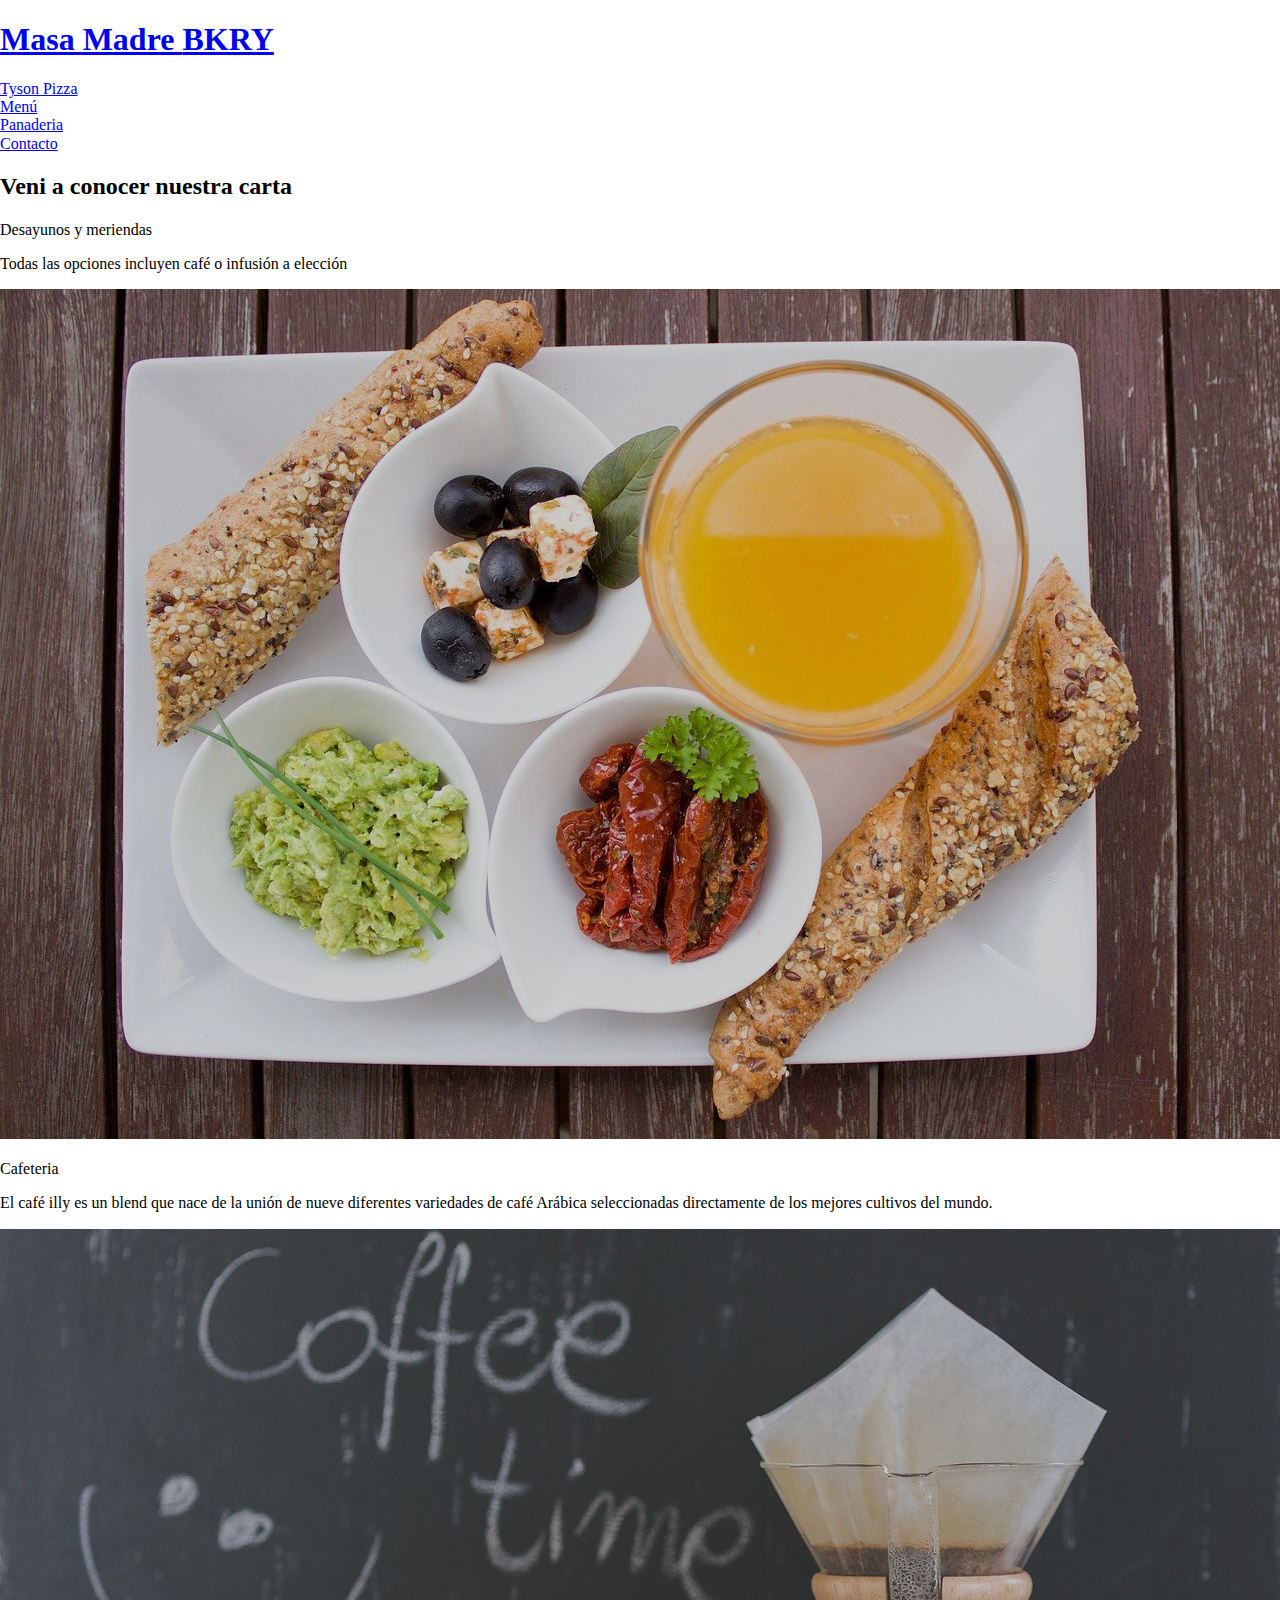
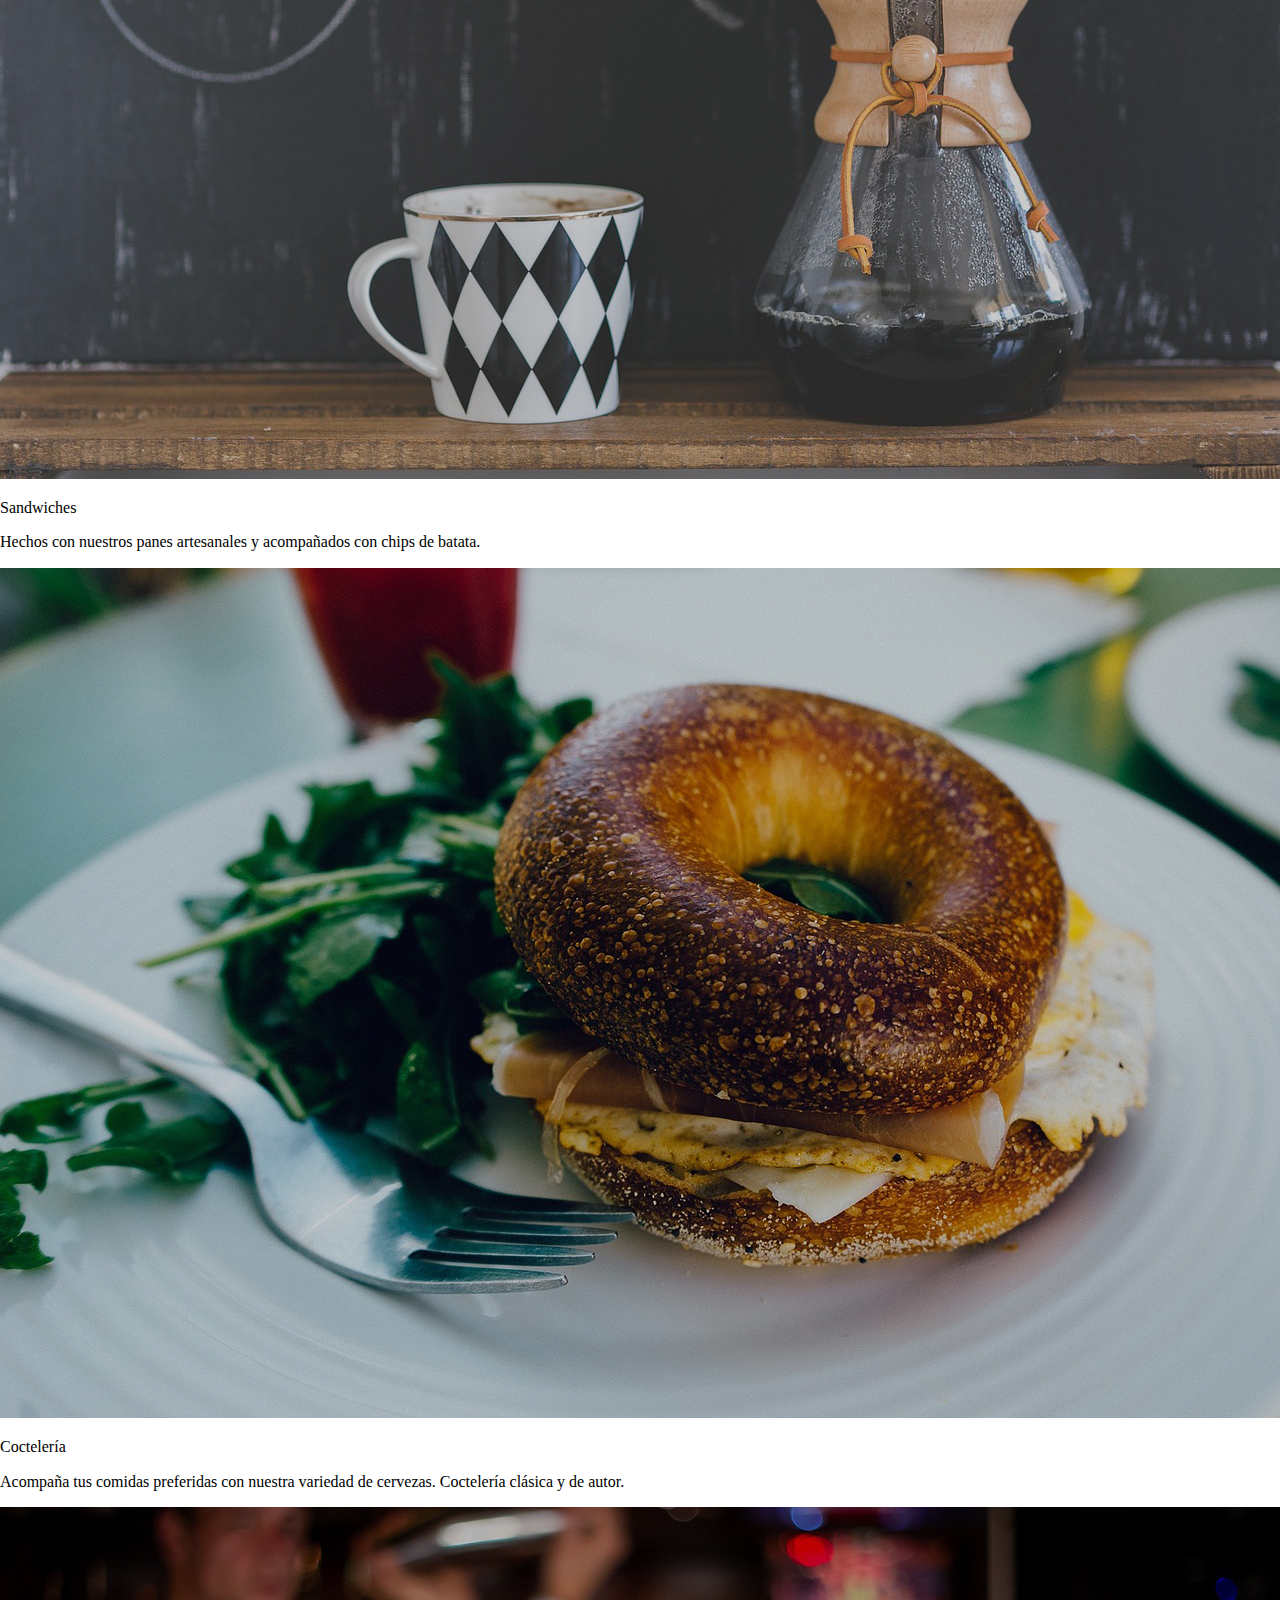
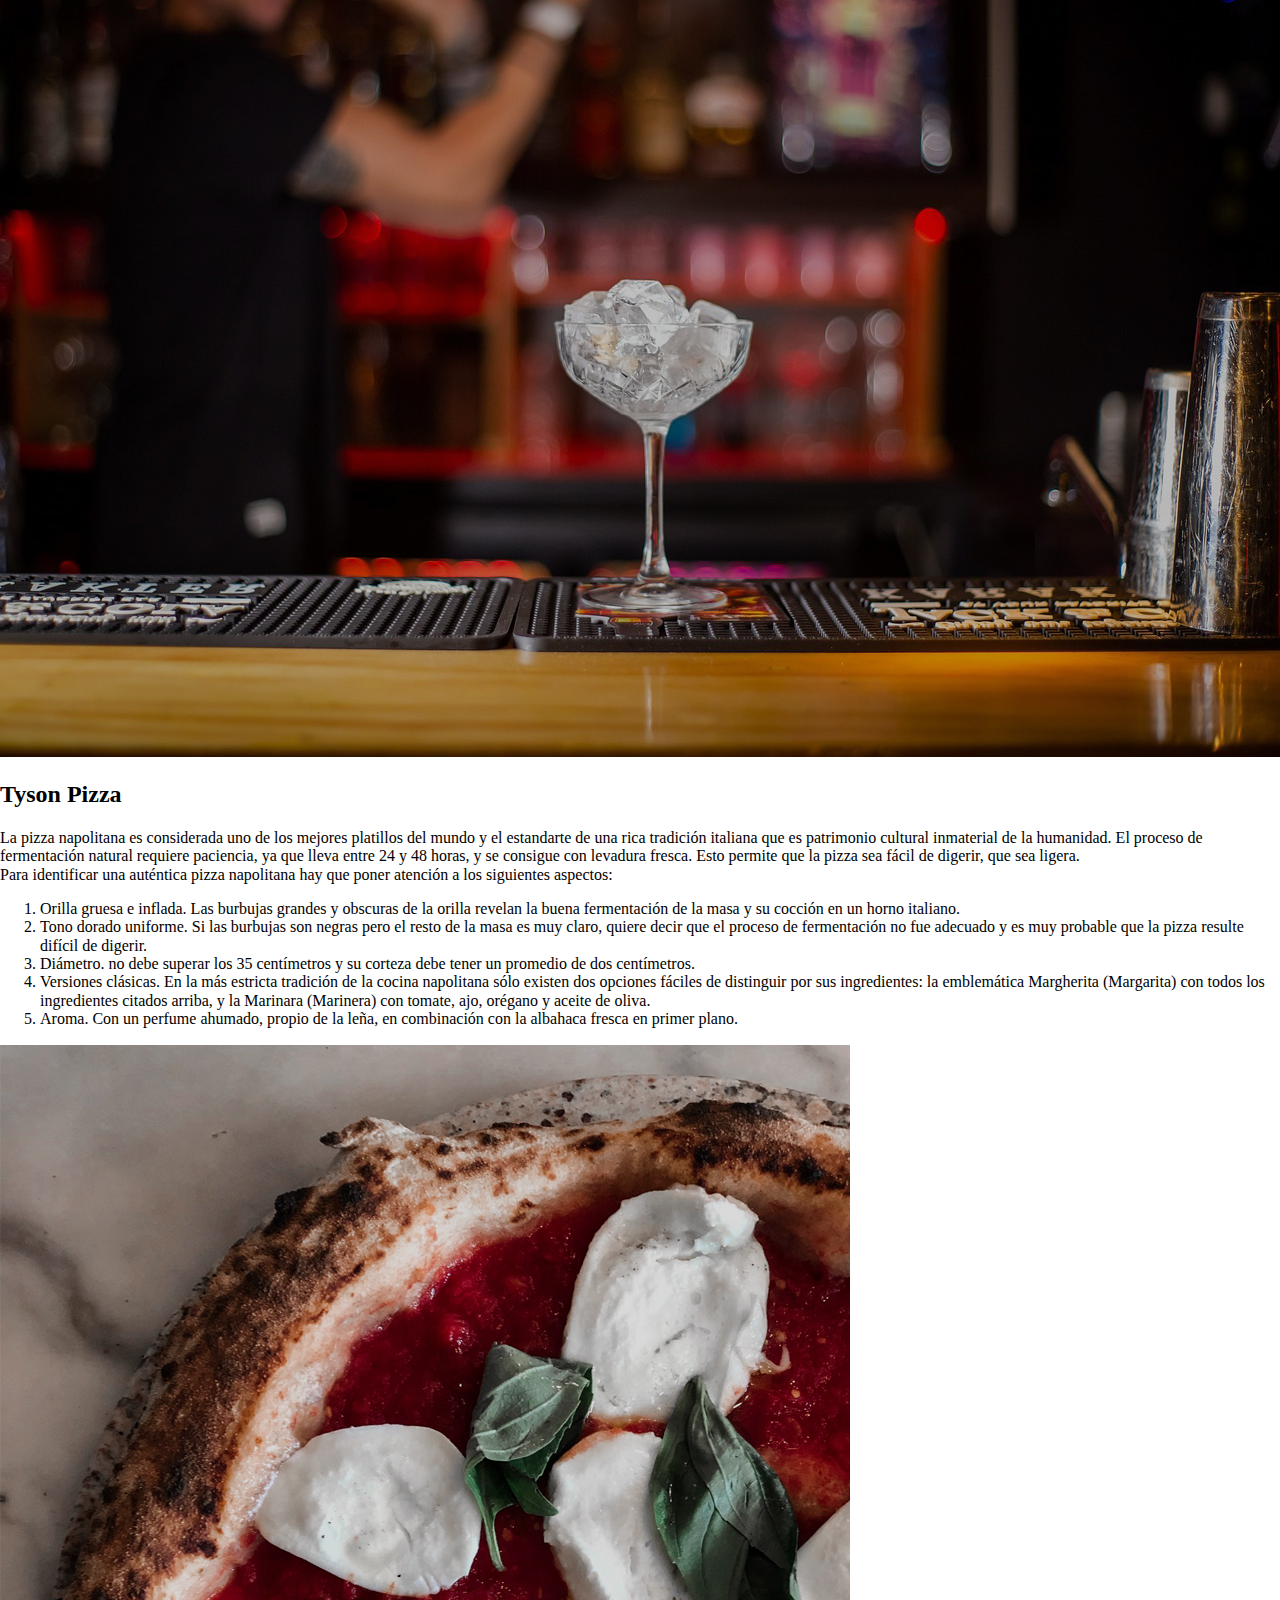
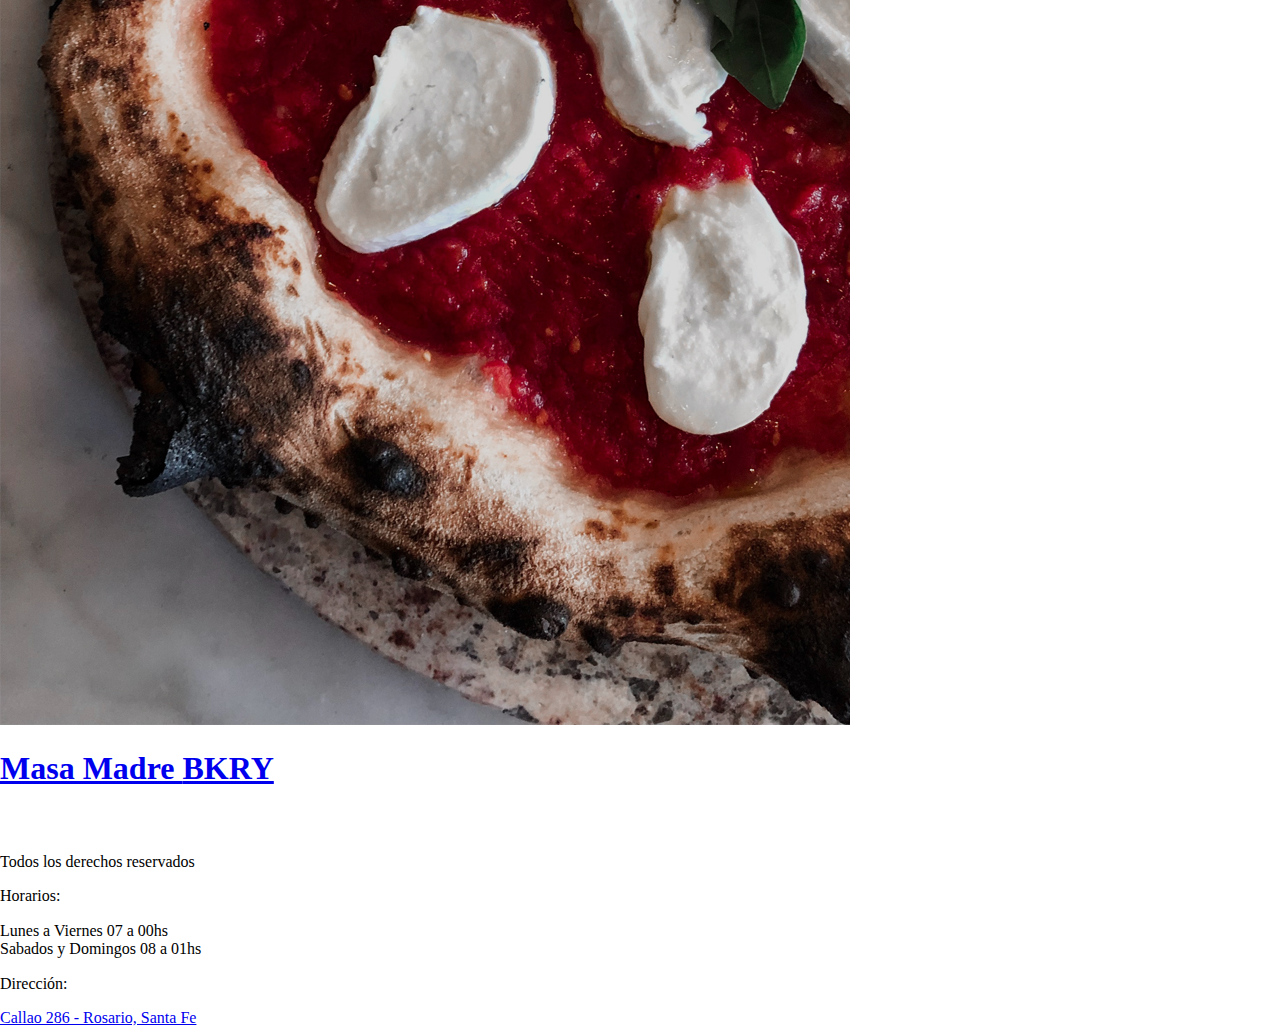
==== index.html @ 0495833b "Incorporacion paginas y bootstrap" ====
<!DOCTYPE html>
<html lang="en">
<head>
    <meta charset="UTF-8">
    <meta http-equiv="X-UA-Compatible" content="IE=edge">
    <meta name="viewport" content="width=device-width, initial-scale=1.0">
    <link rel="stylesheet" href="./css/normalize.css">
    <link rel="stylesheet" href="./css/probando.css">
    <link rel="preconnect" href="https://fonts.googleapis.com">
    <link rel="preconnect" href="https://fonts.gstatic.com" crossorigin>
    <link href="https://fonts.googleapis.com/css2?family=Allison&family=Open+Sans:wght@300;500&display=swap" rel="stylesheet">
    <link rel="icon"  type="image/png" href="./img/favicon-16x16.png" sizes="16x16">
    <link rel="icon"  type="image/png" href="./img/favicon-32x32.png" sizes="32x32">
    <title>Masa Madre BKRY</title>
</head>
<body>
    <header class="header">
        <div class="contenedor">
            <div class="barra">
                <a class="logo" href="./index.html">
                    <h1 class="logo__nombre no-margin centrar-texto">Masa Madre <span class="logo__span">BKRY</span></h1>
                </a>
                <nav class="navegacion">
                    <li><a href="./pizzas.html" class="navegacion__enlace">Tyson Pizza</a></li>
                    <li><a href="./menu.html" class="navegacion__enlace">Menú</a></li>
                    <li><a href="./panaderia.html" class="navegacion__enlace">Panaderia</a></li>
                    <li><a href="./contacto.html" class="navegacion__enlace">Contacto</a></li>
                </nav>
            </div>
        </div>
    </header>
    <main>
        <h2 class="presentacion__titulo">Veni a conocer nuestra carta</h2>
        <div class="contenedor presentacion">
                    <div class="desayuno">
                        <p class="titulo_dym">Desayunos y meriendas</p>
                        <p class="texto_dym">Todas las opciones incluyen café o infusión a elección</p>
                        <img class="img_dym" src="./img/desayuno.jpg" alt="desayuno">
                    </div>
                    <div class="cafe">
                        <p class="titulo_cafe">Cafeteria</p>
                        <p class="texto_cafe">El café illy es un blend que nace de la unión de nueve diferentes variedades de café Arábica seleccionadas directamente de los mejores cultivos del mundo. </p>
                        <img class="img_cafe" src="./img/cafeteria.jpg" alt="cafeteria">
                    </div>
                    <div class="sandwich">
                        <p class="titulo_sandwich">Sandwiches</p>
                        <p class="texto_sandwich">Hechos con nuestros panes artesanales y acompañados con chips de batata.</p>
                        <img class="img_sandwich" src="./img/sandwich.jpg" alt="sandwiches">
                    </div>
                    <div class="coctel">
                        <p class="titulo_coctel">Coctelería</p>
                        <p class="texto_coctel">Acompaña tus comidas preferidas con nuestra variedad de cervezas. Coctelería clásica y de autor.</p>
                        <img class="img_coctel" src="./img/cocteleria.jpg" alt="cocteleria">
                    </div>
        </div>
        <div class="tyson">
            <div class="contenedor">
                <h2 class="tyson__titulo">Tyson Pizza</h2>
                <div class="tyson__grid">
                    <p class="tyson__texto">La pizza napolitana es considerada uno de los mejores platillos del mundo y el estandarte de una rica tradición italiana que es patrimonio cultural inmaterial de la humanidad. El proceso de fermentación natural requiere paciencia, ya que lleva entre 24 y 48 horas, y se consigue con levadura fresca. Esto permite que la pizza sea fácil de digerir, que sea ligera. <br>
                    Para identificar una auténtica pizza napolitana hay que poner atención a los siguientes aspectos:           
                    </p>
                    <ol class="tyson__lista">
                        <li>Orilla gruesa e inflada. Las burbujas grandes y obscuras de la orilla revelan la buena fermentación de la masa y su cocción en un horno italiano.</li>
                        <li>Tono dorado uniforme. Si las burbujas son negras pero el resto de la masa es muy claro, quiere decir que el proceso de fermentación no fue adecuado y es muy probable que la pizza resulte difícil de digerir.</li>
                        <li>Diámetro. no debe superar los 35 centímetros y su corteza debe tener un promedio de dos centímetros.</li>
                        <li>Versiones clásicas. En la más estricta tradición de la cocina napolitana sólo existen dos opciones fáciles de distinguir por sus ingredientes: la emblemática Margherita (Margarita) con todos los ingredientes citados arriba, y la Marinara (Marinera) con tomate, ajo, orégano y aceite de oliva.</li>
                        <li>Aroma. Con un perfume ahumado, propio de la leña, en combinación con la albahaca fresca en primer plano.</li>
                    </ol>
                    <img class="tyson__foto" src="./img/pizza.jpg">
                </div>
            </div>
        </div>
    </main>
    <footer class="footer">
        <div class="contenedor footer__flex">
            <div class="social no-margin centrar-texto">
                <a class="logo" href="./index.html">
                    <h1 class="logo__nombre no-margin">Masa Madre <span class="logo__span">BKRY</span></h1>
                </a>
                <a href="https://www.facebook.com/MasaMadreBKRY" target="_blank"><svg xmlns="http://www.w3.org/2000/svg" class="icon icon-tabler icon-tabler-brand-facebook" width="24" height="24" viewBox="0 0 24 24" stroke-width="1.5" stroke="#ffffff" fill="none" stroke-linecap="round" stroke-linejoin="round">
                    <path stroke="none" d="M0 0h24v24H0z" fill="none"/>
                    <path d="M7 10v4h3v7h4v-7h3l1 -4h-4v-2a1 1 0 0 1 1 -1h3v-4h-3a5 5 0 0 0 -5 5v2h-3" />
                    </svg></a>
                <a href="https://api.whatsapp.com/send/?phone=543416961252&text=Hola+Masa+Madre%21&app_absent=0" target="_blank"><svg xmlns="http://www.w3.org/2000/svg" class="icon icon-tabler icon-tabler-brand-whatsapp" width="24" height="24" viewBox="0 0 24 24" stroke-width="1.5" stroke="#ffffff" fill="none" stroke-linecap="round" stroke-linejoin="round">
                    <path stroke="none" d="M0 0h24v24H0z" fill="none"/>
                    <path d="M3 21l1.65 -3.8a9 9 0 1 1 3.4 2.9l-5.05 .9" />
                    <path d="M9 10a0.5 .5 0 0 0 1 0v-1a0.5 .5 0 0 0 -1 0v1a5 5 0 0 0 5 5h1a0.5 .5 0 0 0 0 -1h-1a0.5 .5 0 0 0 0 1" />
                    </svg></a>
                <a href="https://www.instagram.com/masamadrebkry/" target="_blank"><svg xmlns="http://www.w3.org/2000/svg" class="icon icon-tabler icon-tabler-brand-instagram" width="24" height="24" viewBox="0 0 24 24" stroke-width="1.5" stroke="#ffffff" fill="none" stroke-linecap="round" stroke-linejoin="round">
                    <path stroke="none" d="M0 0h24v24H0z" fill="none"/>
                    <rect x="4" y="4" width="16" height="16" rx="4" />
                    <circle cx="12" cy="12" r="3" />
                    <line x1="16.5" y1="7.5" x2="16.5" y2="7.501" />
                    </svg></a>
                <p class="derechos">Todos los derechos reservados</p>
            </div>
            <div class="footer__datos no-margin centrar-texto">
                <p class="footer__titulo">Horarios:</p>
                <p class="footer__texto">Lunes a Viernes 07 a 00hs <br> Sabados y Domingos 08 a 01hs</p>
                <p class="footer__titulo">Dirección:</p>
                <a class="footer__texto" href="https://g.page/MasaMadreRosario?share" target="_blank">Callao 286 - Rosario, Santa Fe</a>
            </div>
        </div>
    </footer>
</body>
</html>
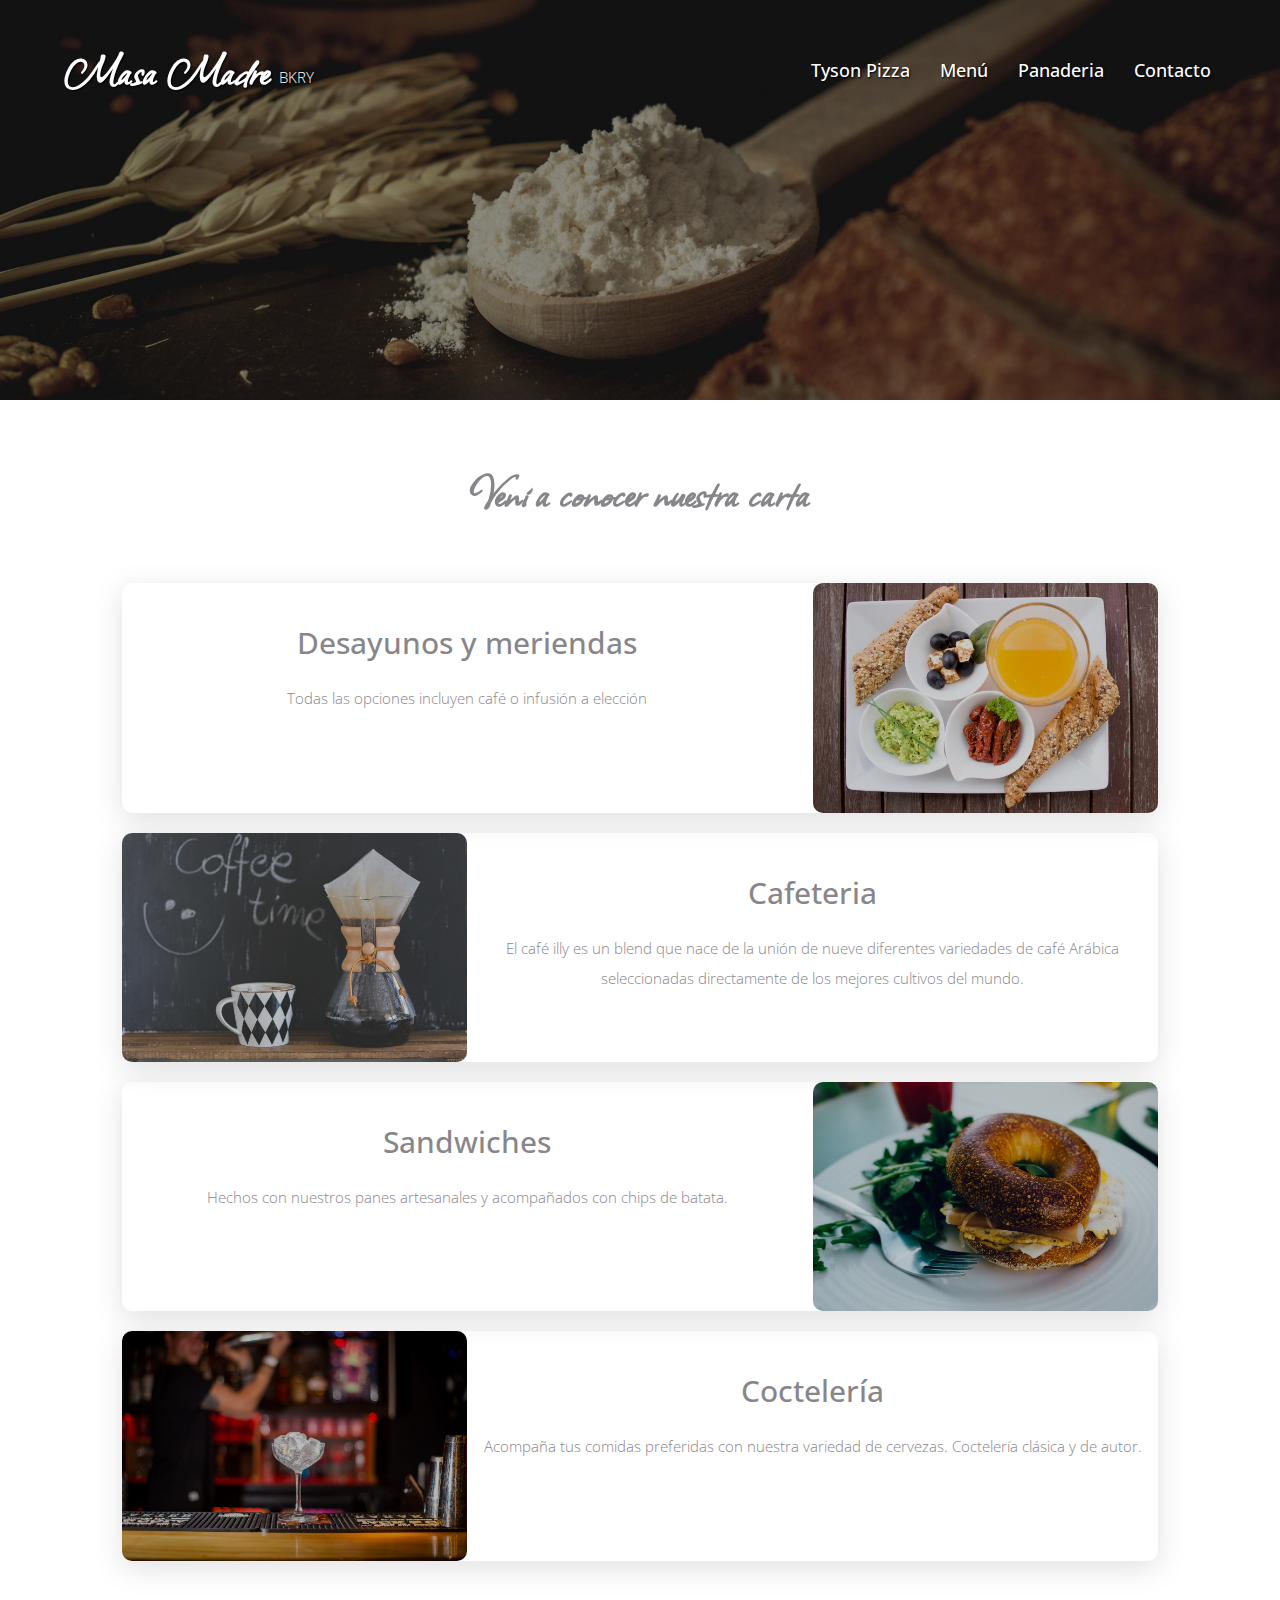
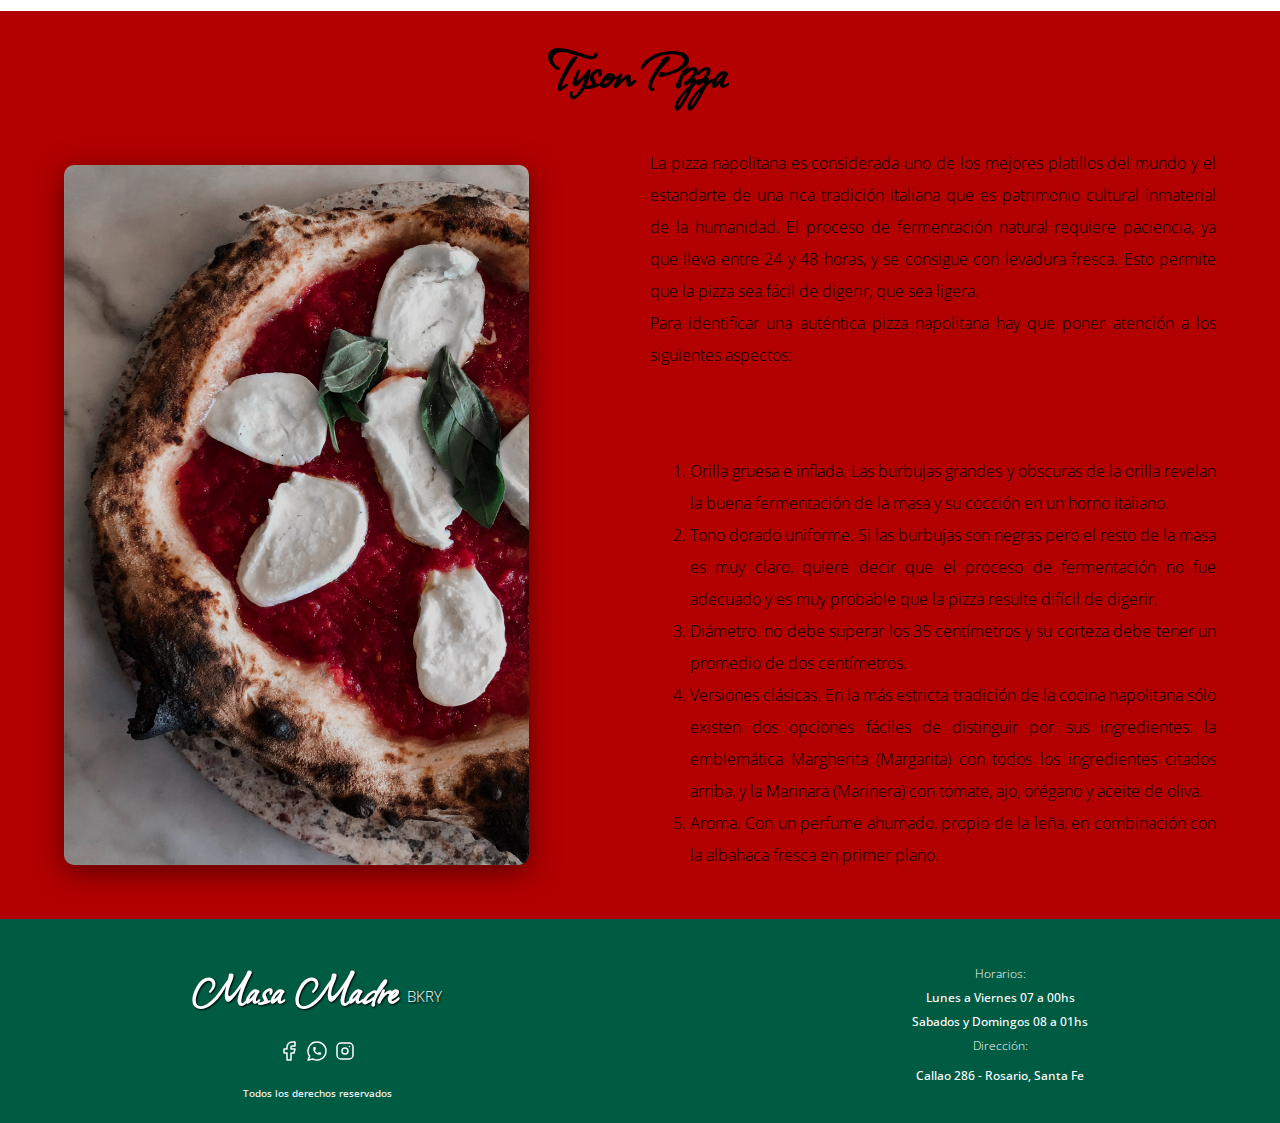
==== commit d4fecece: "Update index.html" ====
--- a/index.html
+++ b/index.html
@@ -5,7 +5,7 @@
     <meta http-equiv="X-UA-Compatible" content="IE=edge">
     <meta name="viewport" content="width=device-width, initial-scale=1.0">
     <link rel="stylesheet" href="./css/normalize.css">
-    <link rel="stylesheet" href="./css/probando.css">
+    <link rel="stylesheet" href="./css/styles.css">
     <link rel="preconnect" href="https://fonts.googleapis.com">
     <link rel="preconnect" href="https://fonts.gstatic.com" crossorigin>
     <link href="https://fonts.googleapis.com/css2?family=Allison&family=Open+Sans:wght@300;500&display=swap" rel="stylesheet">
@@ -104,4 +104,4 @@
         </div>
     </footer>
 </body>
-</html>+</html>
--- a/css/styles.css
+++ b/css/styles.css
@@ -0,0 +1,566 @@
+:root {
+    --fuentePrincipal: 'Open Sans', sans-serif;
+    --title: 'Allison', cursive;
+    --blanco: #ffffff;
+    --verdeOscuro: #005b43;
+    --verdeClaro: #74ad7b;
+    --amarillo: #f9c54c;
+    --gris: #88868a;
+    --marron: #d8b998;
+    --rojo: #b30000;
+}
+
+html {
+    box-sizing: border-box;
+    font-size: 62.5%; /*1rem = 10px*/
+}
+*, *:before, *:after {
+    box-sizing: inherit;
+}
+body {
+    font-family: var(--fuentePrincipal);
+    font-size: 1.6rem;
+    line-height: 2;
+}
+a {
+    text-decoration: none !important;
+}
+a:link,
+a:visited {
+    color: white !important;
+}
+nav a:hover {
+    background-color: var(--rojo) !important;
+    border-radius: .5rem !important;
+    padding: .5rem;
+}
+.no-margin {
+    margin: 0;
+}
+.no-padding {
+    padding: 0;
+}
+.centrar-texto {
+    text-align: center;
+}
+
+
+/* NAVEGACION */
+.header {
+    background-image: url(../img/portada.jpg);
+}
+.header__tyson {
+    background-image: url(../img/portadaTyson.jpg);
+}
+.header__panaderia {
+    background-image: url(../img/portadaPanaderia.jpg);
+}
+.header__menu {
+    background-image: url(../img/portadaMenu.jpg);
+}
+.header,
+.header__tyson,
+.header__panaderia,
+.header__menu {
+    height: 25rem;
+    background-size: cover;
+    background-repeat: no-repeat;
+    background-position: center center;
+}
+@media (min-width: 768px) {
+    .header,
+    .header__tyson,
+    .header__panaderia,
+    .header__menu {
+        height: 40rem;
+        background-size: cover;
+        background-repeat: no-repeat;
+        background-position: center center;
+    }
+}
+
+.contenedor {
+    max-width: 120rem;
+    width: 90%;
+    margin: 0 auto;
+    text-align: justify;
+}
+.barra {
+    padding-top: 2rem;
+    text-align: center;
+}
+@media (min-width: 768px) {
+    .barra {
+        display: flex;
+        justify-content: space-between;
+        align-items: center;
+    }
+}
+.logo {
+    text-shadow: 1px 1px 2px #000000;
+    color: var(--blanco);
+}
+.logo__nombre {
+    font-family: var(--title);
+    font-size: 5rem;
+}
+.logo__span {
+    font-family: var(--fuentePrincipal);
+    font-weight: 300;
+    font-size: 1.5rem;
+}
+.navegacion {
+    list-style: none;
+    text-shadow: 1px 1px 2px #000000;
+    font-family: var(--fuentePrincipal);
+    font-weight: 500;
+    color: var(--blanco);
+}
+@media (min-width: 768px) {
+    .navegacion {
+        display: flex;
+        gap: 2rem;
+    }
+}
+.navegacion__enlace {
+    display: block;
+    text-align: center;
+    font-size: 1.8rem;
+    color: var(--blanco);
+    padding: .5rem;
+}
+
+
+/* MAIN SECTION */
+.presentacion__titulo {
+    font-family: var(--title);
+    color: var(--gris);
+    text-align: center;
+    font-size: 4rem;
+}
+.presentacion {
+    background-color: var(--blanco);
+    display: flex;
+    flex-direction: column;
+    align-items: center;
+    gap: 2rem;
+    color: var(--gris);
+    margin-bottom: 5rem;
+}
+
+.desayuno,
+.cafe,
+.sandwich,
+.coctel {
+    box-shadow: rgba(100, 100, 111, 0.2) 0px 7px 29px 0px;
+    border-radius: 1rem;
+    max-width: 90%;
+    display: flex;
+    flex-wrap: wrap;
+    justify-content: center;
+}
+
+.titulo_dym,
+.titulo_cafe,
+.titulo_sandwich,
+.titulo_coctel {
+    font-family: var(--fuentePrincipal);
+    font-weight: 500;
+    font-size: 2rem;
+    text-align: center;
+    margin-bottom: 0;
+}
+@media (min-width: 768px) {
+    .presentacion__titulo {
+        font-size: 5rem;
+    }
+    .titulo_dym,
+    .titulo_cafe,
+    .titulo_sandwich,
+    .titulo_coctel {
+        font-size: 3rem;
+    }
+}
+
+.texto_dym,
+.texto_cafe,
+.texto_sandwich,
+.texto_coctel {
+    font-family: var(--fuentePrincipal);
+    font-weight: 300;
+    font-size: 1.5rem;
+    text-align: center;
+}
+.img_dym,
+.img_cafe,
+.img_sandwich,
+.img_coctel {
+    width: 100%;
+    border-radius: 1rem;
+    margin: 1rem auto;
+
+}
+@media (min-width: 768px) {
+    .desayuno,
+    .cafe,
+    .sandwich,
+    .coctel {
+        display: grid;
+        grid-template-columns: 1fr 1fr;
+        justify-content: center;
+        width: 90%;
+        height: auto;
+    }
+    .desayuno {
+        display: grid;
+        grid-template-columns: 2fr 1fr;
+    }
+    .cafe {
+        display: grid;
+        grid-template-columns: 1fr 2fr;
+        align-content: center;
+    }
+    .sandwich {
+        display: grid;
+        grid-template-columns: 2fr 1fr;
+    }
+    .coctel {
+        display: grid;
+        grid-template-columns: 1fr 2fr;
+    }
+    .titulo_dym,
+    .texto_dym {
+        grid-column: 1/2;
+        grid-row: 1/2;
+    }
+    .texto_dym {
+        margin-top: 10rem;
+    }
+    .img_dym {
+        grid-row: 1/2;
+        margin: 0;
+    }
+    .titulo_cafe,
+    .texto_cafe {
+        grid-column: 2/3;
+        grid-row: 1/2;
+    }
+    .texto_cafe {
+        margin-top: 10rem;
+    }
+    .img_cafe {
+        grid-row: 1/2;
+        margin: 0;
+    }
+    .titulo_sandwich,
+    .texto_sandwich {
+        grid-column: 1/2;
+        grid-row: 1/2;
+    }
+    .texto_sandwich {
+        margin-top: 10rem;
+    }
+    .img_sandwich {
+        grid-row: 1/2;
+        margin: 0;
+    }
+    .titulo_coctel,
+    .texto_coctel {
+        grid-column: 2/3;
+        grid-row: 1/2;
+    }
+    .texto_coctel {
+        margin-top: 10rem;
+    }
+    .img_coctel {
+        grid-row: 1/2;
+        margin: 0;
+    }
+}
+@media (min-width: 992px) {
+    .desayuno {
+        display: grid;
+        grid-template-columns: 2fr 1fr;
+    }
+    .cafe {
+        display: grid;
+        grid-template-columns: 1fr 2fr;
+    }
+    .sandwich {
+        display: grid;
+        grid-template-columns: 2fr 1fr;
+    }
+    .coctel {
+        display: grid;
+        grid-template-columns: 1fr 2fr;
+    }
+    .titulo_dym,
+    .texto_dym {
+        grid-column: 1/2;
+        grid-row: 1/2;
+    }
+    .texto_dym {
+        margin-top: 10rem;
+    }
+    .img_dym {
+        grid-row: 1/2;
+        height: 100%;
+        margin: 0;
+    }
+    .titulo_cafe,
+    .texto_cafe {
+        grid-column: 2/3;
+        grid-row: 1/2;
+    }
+    .texto_cafe {
+        margin-top: 10rem;
+    }
+    .img_cafe {
+        grid-row: 1/2;
+        margin: 0;
+        height: 100%;
+    }
+    .titulo_sandwich,
+    .texto_sandwich {
+        grid-column: 1/2;
+        grid-row: 1/2;
+    }
+    .texto_sandwich {
+        margin-top: 10rem;
+    }
+    .img_sandwich {
+        grid-row: 1/2;
+        margin: 0;
+        height: 100%;
+    }
+    .titulo_coctel,
+    .texto_coctel {
+        grid-column: 2/3;
+        grid-row: 1/2;
+    }
+    .texto_coctel {
+        margin-top: 10rem;
+    }
+    .img_coctel {
+        grid-row: 1/2;
+        margin: 0;
+        height: 100%;
+    }
+}
+
+/* TYSON PIZZA */
+.tyson {
+    background-color: var(--rojo);
+    color: black;
+}
+.tyson__titulo {
+    font-family: var(--title);
+    font-size: 6rem;
+    text-align: center;
+    margin-bottom: 0;
+}
+.tyson__texto {
+    font-family: var(--fuentePrincipal);
+    font-weight: 300;
+    text-align: justify;
+}
+.tyson__lista {
+    font-family: var(--fuentePrincipal);
+    font-weight: 300;
+    text-align: justify;
+}
+.tyson__foto {
+    width: 90%;
+    margin-bottom: 2rem;
+    border-radius: 1rem;
+    box-shadow: rgb(0, 0, 0, .5) 0px 7px 29px 0px;
+}
+.tyson__grid {
+    display: flex;
+    flex-direction: column;
+    align-items: center;
+    justify-content: center;
+}
+@media (min-width: 480px) {
+    .tyson__foto {
+        width: 50%;
+    }
+}
+@media (min-width: 992px) {
+    .tyson__grid {
+        display: grid;
+        grid-template-columns: 1fr 1fr;
+        grid-template-rows: 1fr 2fr;
+        gap: 2rem;
+    }
+    .tyson__texto {
+        grid-column: 2/3;
+        grid-row: 1/2;
+    }
+    .tyson__lista {
+        grid-column: 2/3;
+        grid-row: 2/3;
+    }
+    .tyson__foto {
+        grid-column: 1/2;
+        grid-row: 1/3;
+        height: 70rem;
+        width: auto;
+    }
+}
+.pizza__titulo {
+    font-family: var(--title);
+    font-size: 4rem;
+    color: var(--gris);
+}
+.pizza {
+    box-shadow: rgba(100, 100, 111, 0.2) 0px 7px 29px 0px;
+    border-radius: .5rem;
+}
+.pizza__nombre {
+    font-family: var(--fuentePrincipal);
+    font-weight: 500;
+    font-size: 2rem;
+    color: var(--gris);
+    text-align: center;
+}
+.pizza__descripcion {
+    font-family: var(--fuentePrincipal);
+    font-weight: 300;
+    font-size: 1.5rem;
+    color: var(--gris);
+}
+
+/* PANADERIA */
+.panaderia__slide {
+    text-align: center;
+}
+.masamadre__titulo {
+    font-family: var(--title);
+    color: var(--gris);
+    font-size: 4rem;
+    text-align: center;
+}
+.masamadre__texto {
+    font-family: var(--fuentePrincipal);
+    font-weight: 300;
+    font-size: 1.5rem;
+    color: var(--gris);
+    text-align: justify;
+}
+/* MENU */
+.menu__titulo {
+    font-family: var(--title);
+    color: var(--gris);
+    font-size: 3rem;
+}
+.menu__opcion {
+    font-family: var(--fuentePrincipal);
+    font-weight: 500;
+    color: var(--gris);
+    font-size: 1.5rem;
+    padding-left: 2rem;
+}
+.menu__descripcion {
+    font-family: var(--fuentePrincipal);
+    font-weight: 300;
+    color: var(--gris);
+    font-size: 1.2rem;
+    padding-left: 4rem;
+}
+.img__menu {
+    box-shadow: rgba(100, 100, 111, 0.2) 0px 7px 29px 0px;
+}
+
+
+/* CONTACTO */
+.formulario {
+    background-color: var(--verdeClaro);
+    width: min(80rem, 100%);
+    box-shadow: rgba(100, 100, 111, 0.2) 0px 7px 29px 0px;
+    margin: 2rem auto;
+    padding: 2rem;
+    border-radius: 1rem;
+}
+.formulario fieldset {
+    border: none;
+}
+.contacto {
+    text-align: center;
+    font-family: var(--fuentePrincipal);
+    font-weight: 500;    
+    font-size: 3rem;
+    margin: 0;
+}
+@media (min-width: 768px) {
+    .contenedor-campos {
+        display: grid;
+        grid-template-columns: 1fr 1fr;
+        gap: 1rem;
+        justify-content: end;
+    }
+    .input-nombre {
+        grid-column: 1/2;
+    }
+    .input-telefono {
+        grid-column: 2/3;
+    }
+    .input-email {
+        grid-column: 1/3;
+    }
+    .input-opcion {
+        grid-column: 1/2;
+    }
+    .input-mensaje {
+        grid-column: 1/3;
+    }
+    .checkbox {
+        grid-column: 1/2;
+    }
+}
+.campos {
+    display: flex;
+    flex-direction: column;
+    margin-bottom: 1rem;
+}
+.input-text {
+    font-family: var(--fuentePrincipal);
+    font-weight: 500;
+}
+.checkbox {
+    margin-bottom: 1rem;
+}
+
+/* FOOTER */
+.footer {
+    background-color: var(--verdeOscuro);
+    color: var(--blanco);
+    padding-top: 2rem;
+    padding-bottom: 1rem;
+    display: block;
+}
+@media (min-width: 768px) {
+    .footer__flex {
+        display: flex;
+        justify-content: space-between;
+        width: 70%;
+        align-items: center;
+    }
+}
+.footer__titulo {
+    font-family: var(--fuentePrincipal);
+    font-weight: 300;
+    font-size: 1.2rem;
+    margin: 0;
+}
+.footer__texto {
+    font-family: var(--fuentePrincipal);
+    font-weight: 500;
+    font-size: 1.2rem;
+    margin: 0;
+}
+.derechos {
+    font-family: var(--fuentePrincipal);
+    font-weight: 500;
+    font-size: 1rem;
+}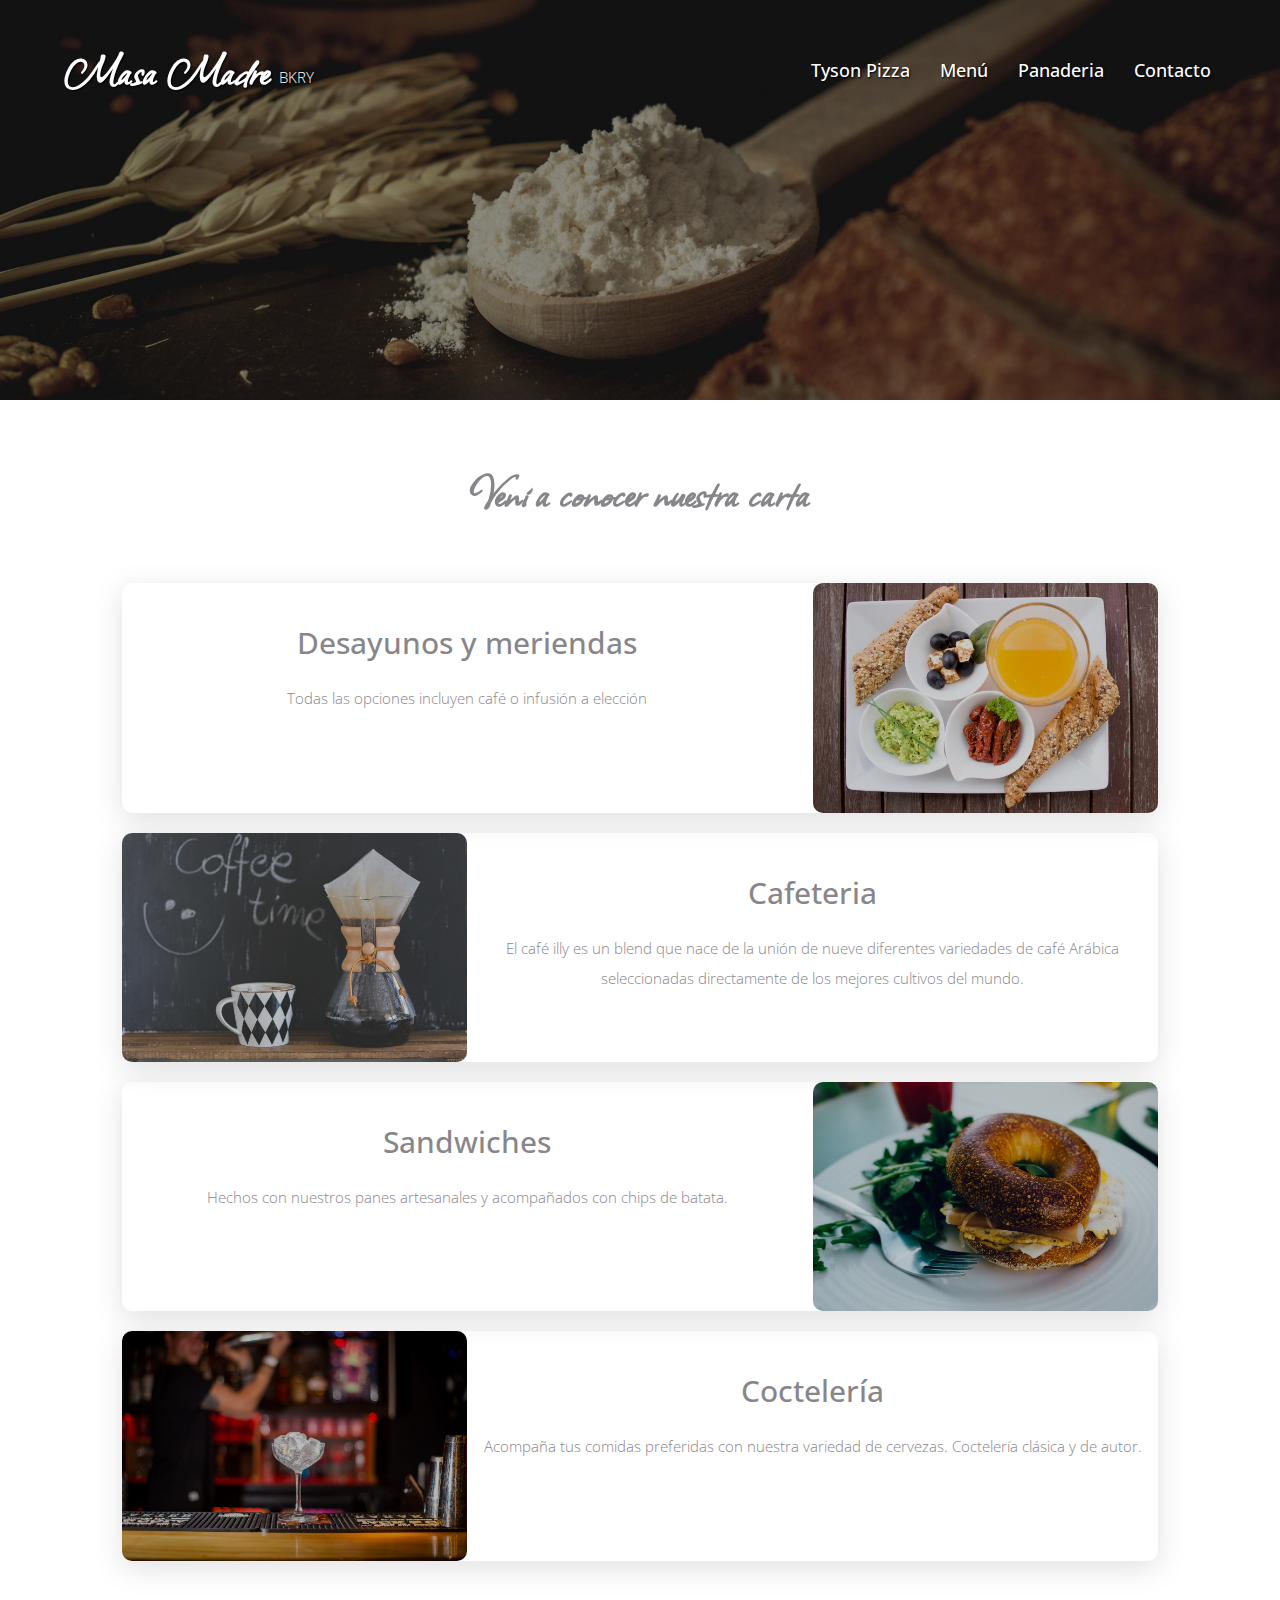
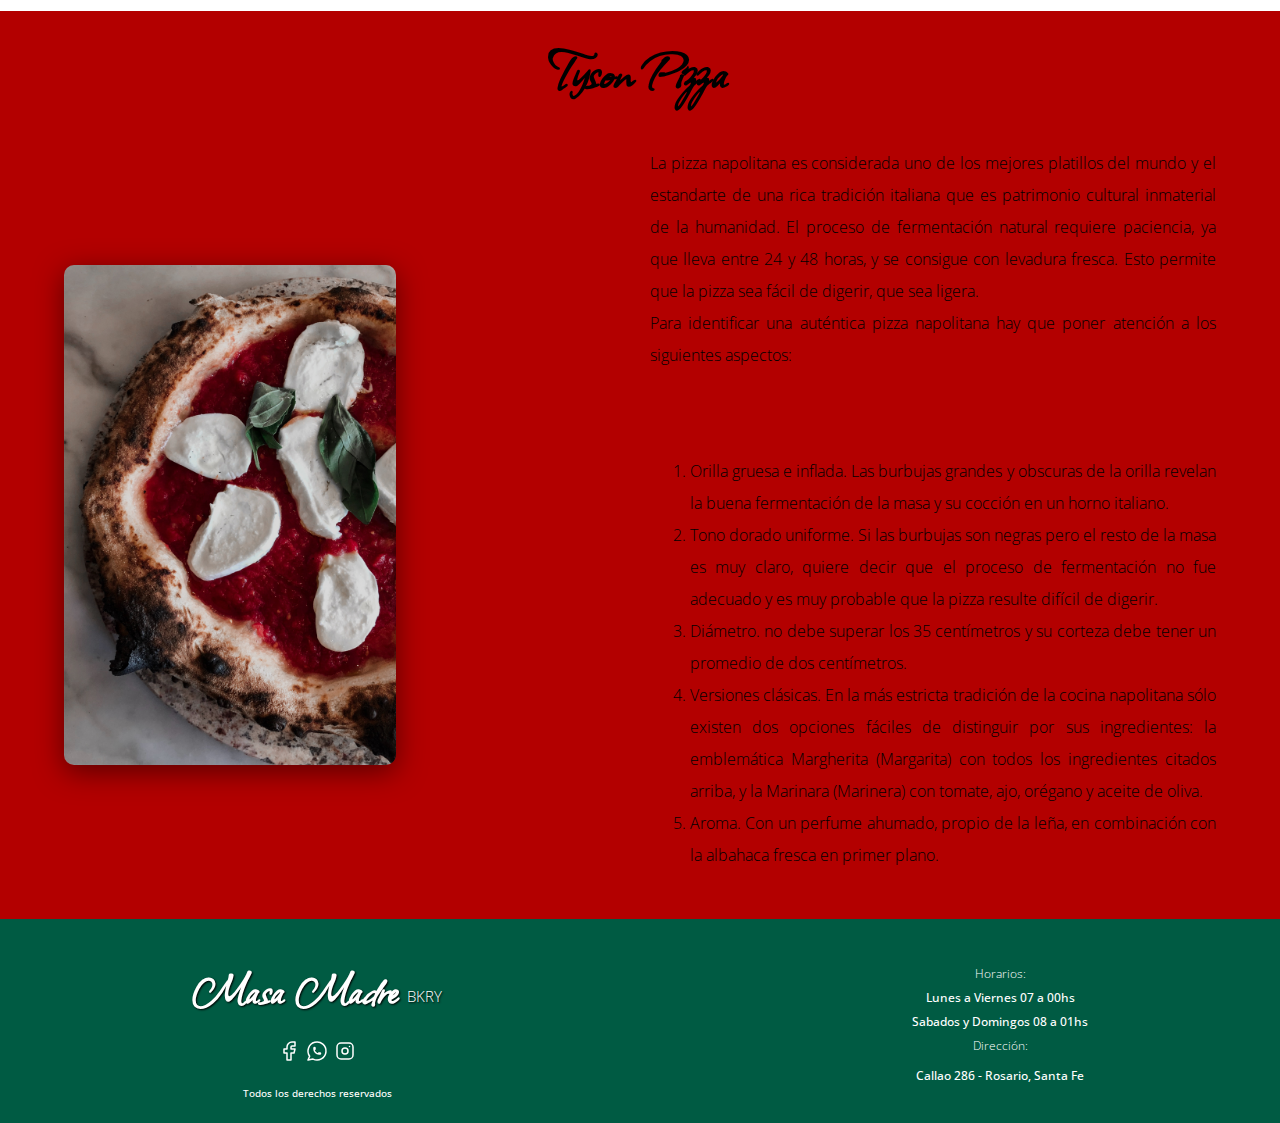
==== commit 9e1026ef: "Ñcorrecciones" ====
--- a/index.html
+++ b/index.html
@@ -6,6 +6,7 @@
     <meta name="viewport" content="width=device-width, initial-scale=1.0">
     <link rel="stylesheet" href="./css/normalize.css">
     <link rel="stylesheet" href="./css/styles.css">
+    <link href="https://cdn.jsdelivr.net/npm/bootstrap@5.1.3/dist/css/bootstrap.min.css" rel="stylesheet" integrity="sha384-1BmE4kWBq78iYhFldvKuhfTAU6auU8tT94WrHftjDbrCEXSU1oBoqyl2QvZ6jIW3" crossorigin="anonymous">
     <link rel="preconnect" href="https://fonts.googleapis.com">
     <link rel="preconnect" href="https://fonts.gstatic.com" crossorigin>
     <link href="https://fonts.googleapis.com/css2?family=Allison&family=Open+Sans:wght@300;500&display=swap" rel="stylesheet">
@@ -30,32 +31,32 @@
         </div>
     </header>
     <main>
-        <h2 class="presentacion__titulo">Veni a conocer nuestra carta</h2>
+        <h2 class="presentacion__titulo mt-4 mb-4">Veni a conocer nuestra carta</h2>
         <div class="contenedor presentacion">
                     <div class="desayuno">
-                        <p class="titulo_dym">Desayunos y meriendas</p>
+                        <p class="titulo_dym mt-3">Desayunos y meriendas</p>
                         <p class="texto_dym">Todas las opciones incluyen café o infusión a elección</p>
                         <img class="img_dym" src="./img/desayuno.jpg" alt="desayuno">
                     </div>
                     <div class="cafe">
-                        <p class="titulo_cafe">Cafeteria</p>
+                        <p class="titulo_cafe mt-3">Cafeteria</p>
                         <p class="texto_cafe">El café illy es un blend que nace de la unión de nueve diferentes variedades de café Arábica seleccionadas directamente de los mejores cultivos del mundo. </p>
                         <img class="img_cafe" src="./img/cafeteria.jpg" alt="cafeteria">
                     </div>
                     <div class="sandwich">
-                        <p class="titulo_sandwich">Sandwiches</p>
+                        <p class="titulo_sandwich mt-3">Sandwiches</p>
                         <p class="texto_sandwich">Hechos con nuestros panes artesanales y acompañados con chips de batata.</p>
                         <img class="img_sandwich" src="./img/sandwich.jpg" alt="sandwiches">
                     </div>
                     <div class="coctel">
-                        <p class="titulo_coctel">Coctelería</p>
+                        <p class="titulo_coctel mt-3">Coctelería</p>
                         <p class="texto_coctel">Acompaña tus comidas preferidas con nuestra variedad de cervezas. Coctelería clásica y de autor.</p>
                         <img class="img_coctel" src="./img/cocteleria.jpg" alt="cocteleria">
                     </div>
         </div>
         <div class="tyson">
             <div class="contenedor">
-                <h2 class="tyson__titulo">Tyson Pizza</h2>
+                <h2 class="tyson__titulo pt-4 pb-4">Tyson Pizza</h2>
                 <div class="tyson__grid">
                     <p class="tyson__texto">La pizza napolitana es considerada uno de los mejores platillos del mundo y el estandarte de una rica tradición italiana que es patrimonio cultural inmaterial de la humanidad. El proceso de fermentación natural requiere paciencia, ya que lleva entre 24 y 48 horas, y se consigue con levadura fresca. Esto permite que la pizza sea fácil de digerir, que sea ligera. <br>
                     Para identificar una auténtica pizza napolitana hay que poner atención a los siguientes aspectos:           
@@ -104,4 +105,4 @@
         </div>
     </footer>
 </body>
-</html>
+</html>--- a/css/styles.css
+++ b/css/styles.css
@@ -1,566 +1,566 @@
-:root {
-    --fuentePrincipal: 'Open Sans', sans-serif;
-    --title: 'Allison', cursive;
-    --blanco: #ffffff;
-    --verdeOscuro: #005b43;
-    --verdeClaro: #74ad7b;
-    --amarillo: #f9c54c;
-    --gris: #88868a;
-    --marron: #d8b998;
-    --rojo: #b30000;
-}
-
-html {
-    box-sizing: border-box;
-    font-size: 62.5%; /*1rem = 10px*/
-}
-*, *:before, *:after {
-    box-sizing: inherit;
-}
-body {
-    font-family: var(--fuentePrincipal);
-    font-size: 1.6rem;
-    line-height: 2;
-}
-a {
-    text-decoration: none !important;
-}
-a:link,
-a:visited {
-    color: white !important;
-}
-nav a:hover {
-    background-color: var(--rojo) !important;
-    border-radius: .5rem !important;
-    padding: .5rem;
-}
-.no-margin {
-    margin: 0;
-}
-.no-padding {
-    padding: 0;
-}
-.centrar-texto {
-    text-align: center;
-}
-
-
-/* NAVEGACION */
-.header {
-    background-image: url(../img/portada.jpg);
-}
-.header__tyson {
-    background-image: url(../img/portadaTyson.jpg);
-}
-.header__panaderia {
-    background-image: url(../img/portadaPanaderia.jpg);
-}
-.header__menu {
-    background-image: url(../img/portadaMenu.jpg);
-}
-.header,
-.header__tyson,
-.header__panaderia,
-.header__menu {
-    height: 25rem;
-    background-size: cover;
-    background-repeat: no-repeat;
-    background-position: center center;
-}
-@media (min-width: 768px) {
-    .header,
-    .header__tyson,
-    .header__panaderia,
-    .header__menu {
-        height: 40rem;
-        background-size: cover;
-        background-repeat: no-repeat;
-        background-position: center center;
-    }
-}
-
-.contenedor {
-    max-width: 120rem;
-    width: 90%;
-    margin: 0 auto;
-    text-align: justify;
-}
-.barra {
-    padding-top: 2rem;
-    text-align: center;
-}
-@media (min-width: 768px) {
-    .barra {
-        display: flex;
-        justify-content: space-between;
-        align-items: center;
-    }
-}
-.logo {
-    text-shadow: 1px 1px 2px #000000;
-    color: var(--blanco);
-}
-.logo__nombre {
-    font-family: var(--title);
-    font-size: 5rem;
-}
-.logo__span {
-    font-family: var(--fuentePrincipal);
-    font-weight: 300;
-    font-size: 1.5rem;
-}
-.navegacion {
-    list-style: none;
-    text-shadow: 1px 1px 2px #000000;
-    font-family: var(--fuentePrincipal);
-    font-weight: 500;
-    color: var(--blanco);
-}
-@media (min-width: 768px) {
-    .navegacion {
-        display: flex;
-        gap: 2rem;
-    }
-}
-.navegacion__enlace {
-    display: block;
-    text-align: center;
-    font-size: 1.8rem;
-    color: var(--blanco);
-    padding: .5rem;
-}
-
-
-/* MAIN SECTION */
-.presentacion__titulo {
-    font-family: var(--title);
-    color: var(--gris);
-    text-align: center;
-    font-size: 4rem;
-}
-.presentacion {
-    background-color: var(--blanco);
-    display: flex;
-    flex-direction: column;
-    align-items: center;
-    gap: 2rem;
-    color: var(--gris);
-    margin-bottom: 5rem;
-}
-
-.desayuno,
-.cafe,
-.sandwich,
-.coctel {
-    box-shadow: rgba(100, 100, 111, 0.2) 0px 7px 29px 0px;
-    border-radius: 1rem;
-    max-width: 90%;
-    display: flex;
-    flex-wrap: wrap;
-    justify-content: center;
-}
-
-.titulo_dym,
-.titulo_cafe,
-.titulo_sandwich,
-.titulo_coctel {
-    font-family: var(--fuentePrincipal);
-    font-weight: 500;
-    font-size: 2rem;
-    text-align: center;
-    margin-bottom: 0;
-}
-@media (min-width: 768px) {
-    .presentacion__titulo {
-        font-size: 5rem;
-    }
-    .titulo_dym,
-    .titulo_cafe,
-    .titulo_sandwich,
-    .titulo_coctel {
-        font-size: 3rem;
-    }
-}
-
-.texto_dym,
-.texto_cafe,
-.texto_sandwich,
-.texto_coctel {
-    font-family: var(--fuentePrincipal);
-    font-weight: 300;
-    font-size: 1.5rem;
-    text-align: center;
-}
-.img_dym,
-.img_cafe,
-.img_sandwich,
-.img_coctel {
-    width: 100%;
-    border-radius: 1rem;
-    margin: 1rem auto;
-
-}
-@media (min-width: 768px) {
-    .desayuno,
-    .cafe,
-    .sandwich,
-    .coctel {
-        display: grid;
-        grid-template-columns: 1fr 1fr;
-        justify-content: center;
-        width: 90%;
-        height: auto;
-    }
-    .desayuno {
-        display: grid;
-        grid-template-columns: 2fr 1fr;
-    }
-    .cafe {
-        display: grid;
-        grid-template-columns: 1fr 2fr;
-        align-content: center;
-    }
-    .sandwich {
-        display: grid;
-        grid-template-columns: 2fr 1fr;
-    }
-    .coctel {
-        display: grid;
-        grid-template-columns: 1fr 2fr;
-    }
-    .titulo_dym,
-    .texto_dym {
-        grid-column: 1/2;
-        grid-row: 1/2;
-    }
-    .texto_dym {
-        margin-top: 10rem;
-    }
-    .img_dym {
-        grid-row: 1/2;
-        margin: 0;
-    }
-    .titulo_cafe,
-    .texto_cafe {
-        grid-column: 2/3;
-        grid-row: 1/2;
-    }
-    .texto_cafe {
-        margin-top: 10rem;
-    }
-    .img_cafe {
-        grid-row: 1/2;
-        margin: 0;
-    }
-    .titulo_sandwich,
-    .texto_sandwich {
-        grid-column: 1/2;
-        grid-row: 1/2;
-    }
-    .texto_sandwich {
-        margin-top: 10rem;
-    }
-    .img_sandwich {
-        grid-row: 1/2;
-        margin: 0;
-    }
-    .titulo_coctel,
-    .texto_coctel {
-        grid-column: 2/3;
-        grid-row: 1/2;
-    }
-    .texto_coctel {
-        margin-top: 10rem;
-    }
-    .img_coctel {
-        grid-row: 1/2;
-        margin: 0;
-    }
-}
-@media (min-width: 992px) {
-    .desayuno {
-        display: grid;
-        grid-template-columns: 2fr 1fr;
-    }
-    .cafe {
-        display: grid;
-        grid-template-columns: 1fr 2fr;
-    }
-    .sandwich {
-        display: grid;
-        grid-template-columns: 2fr 1fr;
-    }
-    .coctel {
-        display: grid;
-        grid-template-columns: 1fr 2fr;
-    }
-    .titulo_dym,
-    .texto_dym {
-        grid-column: 1/2;
-        grid-row: 1/2;
-    }
-    .texto_dym {
-        margin-top: 10rem;
-    }
-    .img_dym {
-        grid-row: 1/2;
-        height: 100%;
-        margin: 0;
-    }
-    .titulo_cafe,
-    .texto_cafe {
-        grid-column: 2/3;
-        grid-row: 1/2;
-    }
-    .texto_cafe {
-        margin-top: 10rem;
-    }
-    .img_cafe {
-        grid-row: 1/2;
-        margin: 0;
-        height: 100%;
-    }
-    .titulo_sandwich,
-    .texto_sandwich {
-        grid-column: 1/2;
-        grid-row: 1/2;
-    }
-    .texto_sandwich {
-        margin-top: 10rem;
-    }
-    .img_sandwich {
-        grid-row: 1/2;
-        margin: 0;
-        height: 100%;
-    }
-    .titulo_coctel,
-    .texto_coctel {
-        grid-column: 2/3;
-        grid-row: 1/2;
-    }
-    .texto_coctel {
-        margin-top: 10rem;
-    }
-    .img_coctel {
-        grid-row: 1/2;
-        margin: 0;
-        height: 100%;
-    }
-}
-
-/* TYSON PIZZA */
-.tyson {
-    background-color: var(--rojo);
-    color: black;
-}
-.tyson__titulo {
-    font-family: var(--title);
-    font-size: 6rem;
-    text-align: center;
-    margin-bottom: 0;
-}
-.tyson__texto {
-    font-family: var(--fuentePrincipal);
-    font-weight: 300;
-    text-align: justify;
-}
-.tyson__lista {
-    font-family: var(--fuentePrincipal);
-    font-weight: 300;
-    text-align: justify;
-}
-.tyson__foto {
-    width: 90%;
-    margin-bottom: 2rem;
-    border-radius: 1rem;
-    box-shadow: rgb(0, 0, 0, .5) 0px 7px 29px 0px;
-}
-.tyson__grid {
-    display: flex;
-    flex-direction: column;
-    align-items: center;
-    justify-content: center;
-}
-@media (min-width: 480px) {
-    .tyson__foto {
-        width: 50%;
-    }
-}
-@media (min-width: 992px) {
-    .tyson__grid {
-        display: grid;
-        grid-template-columns: 1fr 1fr;
-        grid-template-rows: 1fr 2fr;
-        gap: 2rem;
-    }
-    .tyson__texto {
-        grid-column: 2/3;
-        grid-row: 1/2;
-    }
-    .tyson__lista {
-        grid-column: 2/3;
-        grid-row: 2/3;
-    }
-    .tyson__foto {
-        grid-column: 1/2;
-        grid-row: 1/3;
-        height: 70rem;
-        width: auto;
-    }
-}
-.pizza__titulo {
-    font-family: var(--title);
-    font-size: 4rem;
-    color: var(--gris);
-}
-.pizza {
-    box-shadow: rgba(100, 100, 111, 0.2) 0px 7px 29px 0px;
-    border-radius: .5rem;
-}
-.pizza__nombre {
-    font-family: var(--fuentePrincipal);
-    font-weight: 500;
-    font-size: 2rem;
-    color: var(--gris);
-    text-align: center;
-}
-.pizza__descripcion {
-    font-family: var(--fuentePrincipal);
-    font-weight: 300;
-    font-size: 1.5rem;
-    color: var(--gris);
-}
-
-/* PANADERIA */
-.panaderia__slide {
-    text-align: center;
-}
-.masamadre__titulo {
-    font-family: var(--title);
-    color: var(--gris);
-    font-size: 4rem;
-    text-align: center;
-}
-.masamadre__texto {
-    font-family: var(--fuentePrincipal);
-    font-weight: 300;
-    font-size: 1.5rem;
-    color: var(--gris);
-    text-align: justify;
-}
-/* MENU */
-.menu__titulo {
-    font-family: var(--title);
-    color: var(--gris);
-    font-size: 3rem;
-}
-.menu__opcion {
-    font-family: var(--fuentePrincipal);
-    font-weight: 500;
-    color: var(--gris);
-    font-size: 1.5rem;
-    padding-left: 2rem;
-}
-.menu__descripcion {
-    font-family: var(--fuentePrincipal);
-    font-weight: 300;
-    color: var(--gris);
-    font-size: 1.2rem;
-    padding-left: 4rem;
-}
-.img__menu {
-    box-shadow: rgba(100, 100, 111, 0.2) 0px 7px 29px 0px;
-}
-
-
-/* CONTACTO */
-.formulario {
-    background-color: var(--verdeClaro);
-    width: min(80rem, 100%);
-    box-shadow: rgba(100, 100, 111, 0.2) 0px 7px 29px 0px;
-    margin: 2rem auto;
-    padding: 2rem;
-    border-radius: 1rem;
-}
-.formulario fieldset {
-    border: none;
-}
-.contacto {
-    text-align: center;
-    font-family: var(--fuentePrincipal);
-    font-weight: 500;    
-    font-size: 3rem;
-    margin: 0;
-}
-@media (min-width: 768px) {
-    .contenedor-campos {
-        display: grid;
-        grid-template-columns: 1fr 1fr;
-        gap: 1rem;
-        justify-content: end;
-    }
-    .input-nombre {
-        grid-column: 1/2;
-    }
-    .input-telefono {
-        grid-column: 2/3;
-    }
-    .input-email {
-        grid-column: 1/3;
-    }
-    .input-opcion {
-        grid-column: 1/2;
-    }
-    .input-mensaje {
-        grid-column: 1/3;
-    }
-    .checkbox {
-        grid-column: 1/2;
-    }
-}
-.campos {
-    display: flex;
-    flex-direction: column;
-    margin-bottom: 1rem;
-}
-.input-text {
-    font-family: var(--fuentePrincipal);
-    font-weight: 500;
-}
-.checkbox {
-    margin-bottom: 1rem;
-}
-
-/* FOOTER */
-.footer {
-    background-color: var(--verdeOscuro);
-    color: var(--blanco);
-    padding-top: 2rem;
-    padding-bottom: 1rem;
-    display: block;
-}
-@media (min-width: 768px) {
-    .footer__flex {
-        display: flex;
-        justify-content: space-between;
-        width: 70%;
-        align-items: center;
-    }
-}
-.footer__titulo {
-    font-family: var(--fuentePrincipal);
-    font-weight: 300;
-    font-size: 1.2rem;
-    margin: 0;
-}
-.footer__texto {
-    font-family: var(--fuentePrincipal);
-    font-weight: 500;
-    font-size: 1.2rem;
-    margin: 0;
-}
-.derechos {
-    font-family: var(--fuentePrincipal);
-    font-weight: 500;
-    font-size: 1rem;
+:root {
+    --fuentePrincipal: 'Open Sans', sans-serif;
+    --title: 'Allison', cursive;
+    --blanco: #ffffff;
+    --verdeOscuro: #005b43;
+    --verdeClaro: #74ad7b;
+    --amarillo: #f9c54c;
+    --gris: #88868a;
+    --marron: #d8b998;
+    --rojo: #b30000;
+}
+
+html {
+    box-sizing: border-box;
+    font-size: 62.5%; /*1rem = 10px*/
+}
+*, *:before, *:after {
+    box-sizing: inherit;
+}
+body {
+    font-family: var(--fuentePrincipal);
+    font-size: 1.6rem !important;
+    line-height: 2;
+}
+a {
+    text-decoration: none !important;
+}
+a:link,
+a:visited {
+    color: white !important;
+}
+nav a:hover {
+    background-color: var(--rojo) !important;
+    border-radius: .5rem !important;
+    padding: .5rem;
+}
+.no-margin {
+    margin: 0;
+}
+.no-padding {
+    padding: 0;
+}
+.centrar-texto {
+    text-align: center;
+}
+
+
+/* NAVEGACION */
+.header {
+    background-image: url(../img/portada.jpg);
+}
+.header__tyson {
+    background-image: url(../img/portadaTyson.jpg);
+}
+.header__panaderia {
+    background-image: url(../img/portadaPanaderia.jpg);
+}
+.header__menu {
+    background-image: url(../img/portadaMenu.jpg);
+}
+.header,
+.header__tyson,
+.header__panaderia,
+.header__menu {
+    height: 25rem;
+    background-size: cover;
+    background-repeat: no-repeat;
+    background-position: center center;
+}
+@media (min-width: 768px) {
+    .header,
+    .header__tyson,
+    .header__panaderia,
+    .header__menu {
+        height: 40rem;
+        background-size: cover;
+        background-repeat: no-repeat;
+        background-position: center center;
+    }
+}
+
+.contenedor {
+    max-width: 120rem;
+    width: 90%;
+    margin: 0 auto;
+    text-align: justify;
+}
+.barra {
+    padding-top: 2rem;
+    text-align: center;
+}
+@media (min-width: 768px) {
+    .barra {
+        display: flex;
+        justify-content: space-between;
+        align-items: center;
+    }
+}
+.logo {
+    text-shadow: 1px 1px 2px #000000;
+    color: var(--blanco);
+}
+.logo__nombre {
+    font-family: var(--title);
+    font-size: 5rem;
+}
+.logo__span {
+    font-family: var(--fuentePrincipal);
+    font-weight: 300;
+    font-size: 1.5rem;
+}
+.navegacion {
+    list-style: none;
+    text-shadow: 1px 1px 2px #000000;
+    font-family: var(--fuentePrincipal);
+    font-weight: 500;
+    color: var(--blanco);
+}
+@media (min-width: 768px) {
+    .navegacion {
+        display: flex;
+        gap: 2rem;
+    }
+}
+.navegacion__enlace {
+    display: block;
+    text-align: center;
+    font-size: 1.8rem;
+    color: var(--blanco);
+    padding: .5rem;
+}
+
+
+/* MAIN SECTION */
+.presentacion__titulo {
+    font-family: var(--title);
+    color: var(--gris);
+    text-align: center;
+    font-size: 4rem;
+}
+.presentacion {
+    background-color: var(--blanco);
+    display: flex;
+    flex-direction: column;
+    align-items: center;
+    gap: 2rem;
+    color: var(--gris);
+    margin-bottom: 5rem;
+}
+
+.desayuno,
+.cafe,
+.sandwich,
+.coctel {
+    box-shadow: rgba(100, 100, 111, 0.2) 0px 7px 29px 0px;
+    border-radius: 1rem;
+    max-width: 90%;
+    display: flex;
+    flex-wrap: wrap;
+    justify-content: center;
+}
+
+.titulo_dym,
+.titulo_cafe,
+.titulo_sandwich,
+.titulo_coctel {
+    font-family: var(--fuentePrincipal);
+    font-weight: 500;
+    font-size: 2rem;
+    text-align: center;
+    margin-bottom: 0;
+}
+@media (min-width: 768px) {
+    .presentacion__titulo {
+        font-size: 5rem;
+    }
+    .titulo_dym,
+    .titulo_cafe,
+    .titulo_sandwich,
+    .titulo_coctel {
+        font-size: 3rem;
+    }
+}
+
+.texto_dym,
+.texto_cafe,
+.texto_sandwich,
+.texto_coctel {
+    font-family: var(--fuentePrincipal);
+    font-weight: 300;
+    font-size: 1.5rem;
+    text-align: center;
+}
+.img_dym,
+.img_cafe,
+.img_sandwich,
+.img_coctel {
+    width: 100%;
+    border-radius: 1rem;
+    margin: 1rem auto;
+
+}
+@media (min-width: 768px) {
+    .desayuno,
+    .cafe,
+    .sandwich,
+    .coctel {
+        display: grid;
+        grid-template-columns: 1fr 1fr;
+        justify-content: center;
+        width: 90%;
+        height: auto;
+    }
+    .desayuno {
+        display: grid;
+        grid-template-columns: 2fr 1fr;
+    }
+    .cafe {
+        display: grid;
+        grid-template-columns: 1fr 2fr;
+        align-content: center;
+    }
+    .sandwich {
+        display: grid;
+        grid-template-columns: 2fr 1fr;
+    }
+    .coctel {
+        display: grid;
+        grid-template-columns: 1fr 2fr;
+    }
+    .titulo_dym,
+    .texto_dym {
+        grid-column: 1/2;
+        grid-row: 1/2;
+    }
+    .texto_dym {
+        margin-top: 10rem;
+    }
+    .img_dym {
+        grid-row: 1/2;
+        margin: 0;
+    }
+    .titulo_cafe,
+    .texto_cafe {
+        grid-column: 2/3;
+        grid-row: 1/2;
+    }
+    .texto_cafe {
+        margin-top: 10rem;
+    }
+    .img_cafe {
+        grid-row: 1/2;
+        margin: 0;
+    }
+    .titulo_sandwich,
+    .texto_sandwich {
+        grid-column: 1/2;
+        grid-row: 1/2;
+    }
+    .texto_sandwich {
+        margin-top: 10rem;
+    }
+    .img_sandwich {
+        grid-row: 1/2;
+        margin: 0;
+    }
+    .titulo_coctel,
+    .texto_coctel {
+        grid-column: 2/3;
+        grid-row: 1/2;
+    }
+    .texto_coctel {
+        margin-top: 10rem;
+    }
+    .img_coctel {
+        grid-row: 1/2;
+        margin: 0;
+    }
+}
+@media (min-width: 992px) {
+    .desayuno {
+        display: grid;
+        grid-template-columns: 2fr 1fr;
+    }
+    .cafe {
+        display: grid;
+        grid-template-columns: 1fr 2fr;
+    }
+    .sandwich {
+        display: grid;
+        grid-template-columns: 2fr 1fr;
+    }
+    .coctel {
+        display: grid;
+        grid-template-columns: 1fr 2fr;
+    }
+    .titulo_dym,
+    .texto_dym {
+        grid-column: 1/2;
+        grid-row: 1/2;
+    }
+    .texto_dym {
+        margin-top: 10rem;
+    }
+    .img_dym {
+        grid-row: 1/2;
+        height: 100%;
+        margin: 0;
+    }
+    .titulo_cafe,
+    .texto_cafe {
+        grid-column: 2/3;
+        grid-row: 1/2;
+    }
+    .texto_cafe {
+        margin-top: 10rem;
+    }
+    .img_cafe {
+        grid-row: 1/2;
+        margin: 0;
+        height: 100%;
+    }
+    .titulo_sandwich,
+    .texto_sandwich {
+        grid-column: 1/2;
+        grid-row: 1/2;
+    }
+    .texto_sandwich {
+        margin-top: 10rem;
+    }
+    .img_sandwich {
+        grid-row: 1/2;
+        margin: 0;
+        height: 100%;
+    }
+    .titulo_coctel,
+    .texto_coctel {
+        grid-column: 2/3;
+        grid-row: 1/2;
+    }
+    .texto_coctel {
+        margin-top: 10rem;
+    }
+    .img_coctel {
+        grid-row: 1/2;
+        margin: 0;
+        height: 100%;
+    }
+}
+
+/* TYSON PIZZA */
+.tyson {
+    background-color: var(--rojo);
+    color: black;
+}
+.tyson__titulo {
+    font-family: var(--title);
+    font-size: 6rem;
+    text-align: center;
+    margin-bottom: 0;
+}
+.tyson__texto {
+    font-family: var(--fuentePrincipal);
+    font-weight: 300;
+    text-align: justify;
+}
+.tyson__lista {
+    font-family: var(--fuentePrincipal);
+    font-weight: 300;
+    text-align: justify;
+}
+.tyson__foto {
+    width: 90%;
+    margin-bottom: 2rem;
+    border-radius: 1rem;
+    box-shadow: rgb(0, 0, 0, .5) 0px 7px 29px 0px;
+}
+.tyson__grid {
+    display: flex;
+    flex-direction: column;
+    align-items: center;
+    justify-content: center;
+}
+@media (min-width: 480px) {
+    .tyson__foto {
+        width: 50%;
+    }
+}
+@media (min-width: 992px) {
+    .tyson__grid {
+        display: grid;
+        grid-template-columns: 1fr 1fr;
+        grid-template-rows: 1fr 2fr;
+        gap: 2rem;
+    }
+    .tyson__texto {
+        grid-column: 2/3;
+        grid-row: 1/2;
+    }
+    .tyson__lista {
+        grid-column: 2/3;
+        grid-row: 2/3;
+    }
+    .tyson__foto {
+        grid-column: 1/2;
+        grid-row: 1/3;
+        height: 50rem;
+        width: auto;
+    }
+}
+.pizza__titulo {
+    font-family: var(--title);
+    font-size: 4rem;
+    color: var(--gris);
+}
+.pizza {
+    box-shadow: rgba(100, 100, 111, 0.2) 0px 7px 29px 0px;
+    border-radius: .5rem;
+}
+.pizza__nombre {
+    font-family: var(--fuentePrincipal);
+    font-weight: 500;
+    font-size: 2rem;
+    color: var(--gris);
+    text-align: center;
+}
+.pizza__descripcion {
+    font-family: var(--fuentePrincipal);
+    font-weight: 300;
+    font-size: 1.5rem;
+    color: var(--gris);
+}
+
+/* PANADERIA */
+.panaderia__slide {
+    text-align: center;
+}
+.masamadre__titulo {
+    font-family: var(--title);
+    color: var(--gris);
+    font-size: 4rem;
+    text-align: center;
+}
+.masamadre__texto {
+    font-family: var(--fuentePrincipal);
+    font-weight: 300;
+    font-size: 1.5rem;
+    color: var(--gris);
+    text-align: justify;
+}
+/* MENU */
+.menu__titulo {
+    font-family: var(--title);
+    color: var(--gris);
+    font-size: 3rem;
+}
+.menu__opcion {
+    font-family: var(--fuentePrincipal);
+    font-weight: 500;
+    color: var(--gris);
+    font-size: 1.5rem;
+    padding-left: 2rem;
+}
+.menu__descripcion {
+    font-family: var(--fuentePrincipal);
+    font-weight: 300;
+    color: var(--gris);
+    font-size: 1.2rem;
+    padding-left: 4rem;
+}
+.img__menu {
+    box-shadow: rgba(100, 100, 111, 0.2) 0px 7px 29px 0px;
+}
+
+
+/* CONTACTO */
+.formulario {
+    background-color: var(--verdeClaro);
+    width: min(80rem, 100%);
+    box-shadow: rgba(100, 100, 111, 0.2) 0px 7px 29px 0px;
+    margin: 2rem auto;
+    padding: 2rem;
+    border-radius: 1rem;
+}
+.formulario fieldset {
+    border: none;
+}
+.contacto {
+    text-align: center;
+    font-family: var(--fuentePrincipal);
+    font-weight: 500;    
+    font-size: 3rem;
+    margin: 0;
+}
+@media (min-width: 768px) {
+    .contenedor-campos {
+        display: grid;
+        grid-template-columns: 1fr 1fr;
+        gap: 1rem;
+        justify-content: end;
+    }
+    .input-nombre {
+        grid-column: 1/2;
+    }
+    .input-telefono {
+        grid-column: 2/3;
+    }
+    .input-email {
+        grid-column: 1/3;
+    }
+    .input-opcion {
+        grid-column: 1/2;
+    }
+    .input-mensaje {
+        grid-column: 1/3;
+    }
+    .checkbox {
+        grid-column: 1/2;
+    }
+}
+.campos {
+    display: flex;
+    flex-direction: column;
+    margin-bottom: 1rem;
+}
+.input-text {
+    font-family: var(--fuentePrincipal);
+    font-weight: 500;
+}
+.checkbox {
+    margin-bottom: 1rem;
+}
+
+/* FOOTER */
+.footer {
+    background-color: var(--verdeOscuro);
+    color: var(--blanco);
+    padding-top: 2rem;
+    padding-bottom: 1rem;
+    display: block;
+}
+@media (min-width: 768px) {
+    .footer__flex {
+        display: flex;
+        justify-content: space-between;
+        width: 70%;
+        align-items: center;
+    }
+}
+.footer__titulo {
+    font-family: var(--fuentePrincipal);
+    font-weight: 300;
+    font-size: 1.2rem;
+    margin: 0;
+}
+.footer__texto {
+    font-family: var(--fuentePrincipal);
+    font-weight: 500;
+    font-size: 1.2rem;
+    margin: 0;
+}
+.derechos {
+    font-family: var(--fuentePrincipal);
+    font-weight: 500;
+    font-size: 1rem;
 }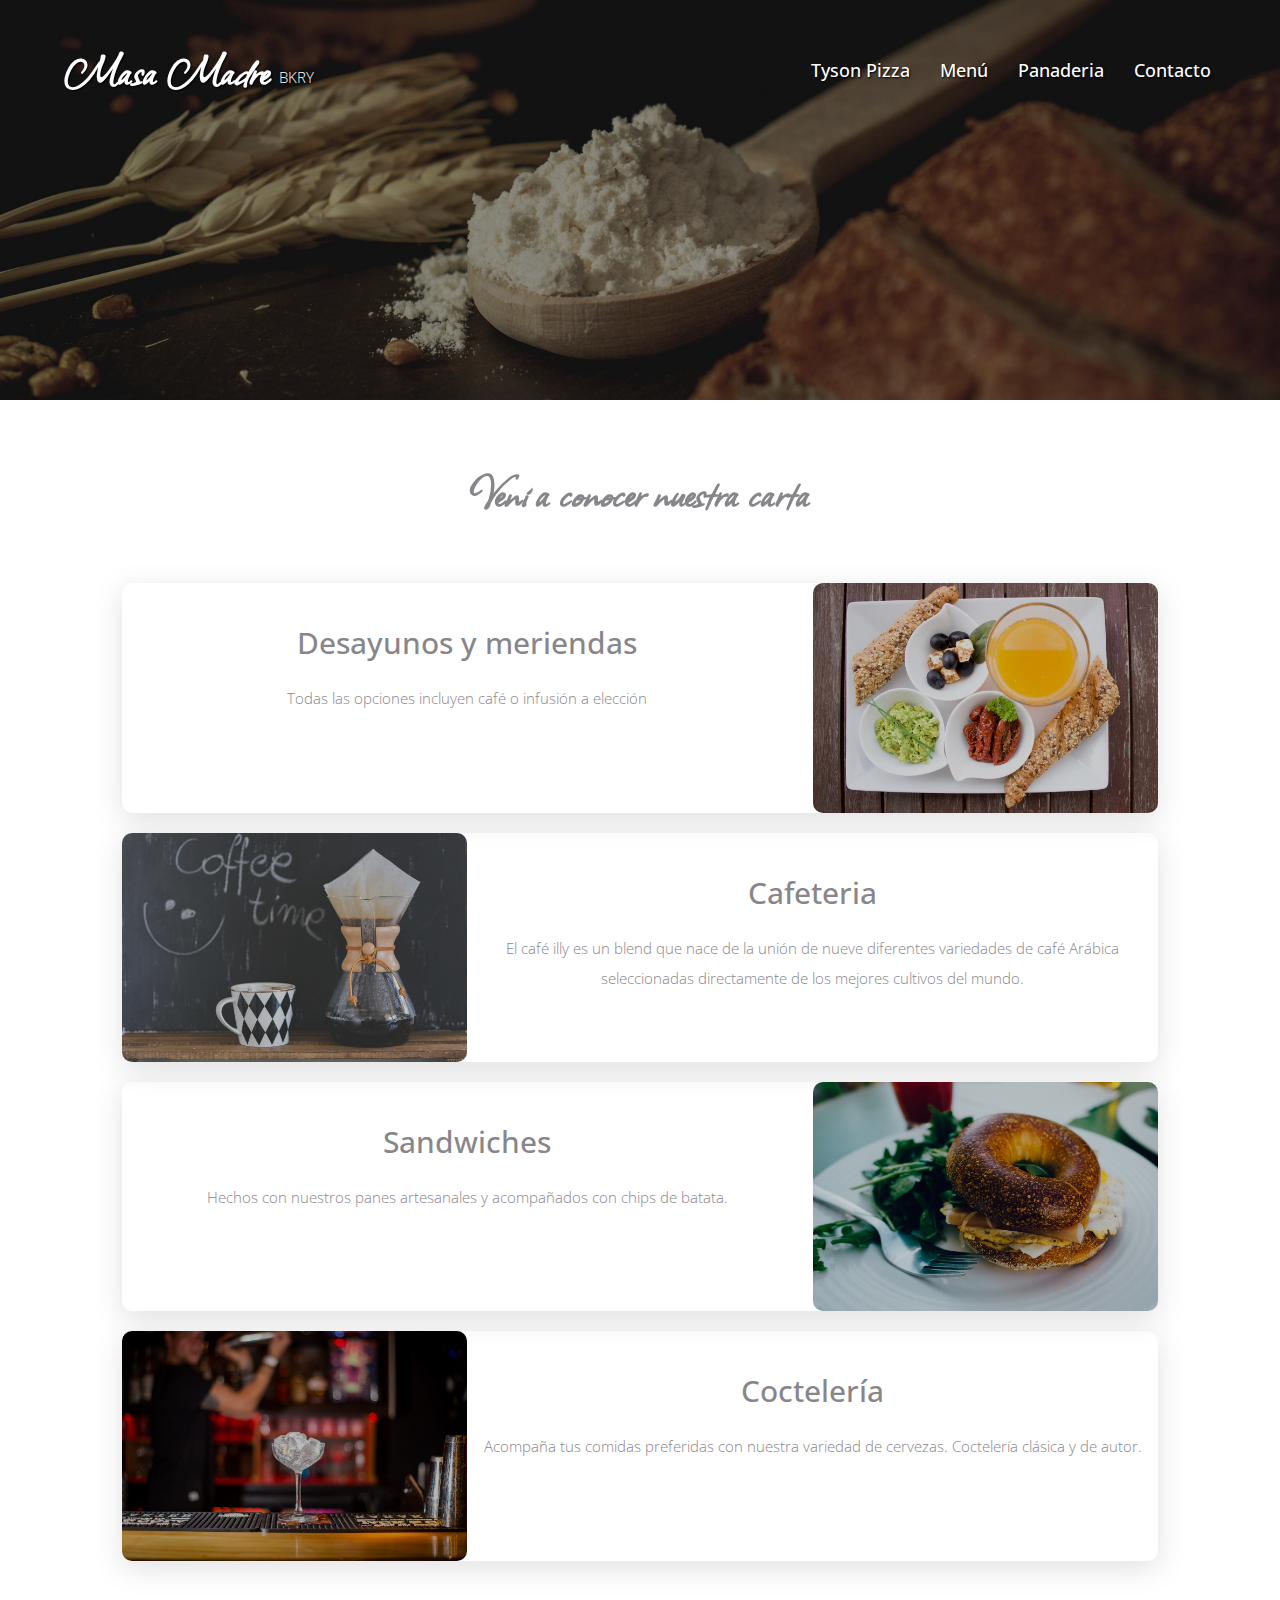
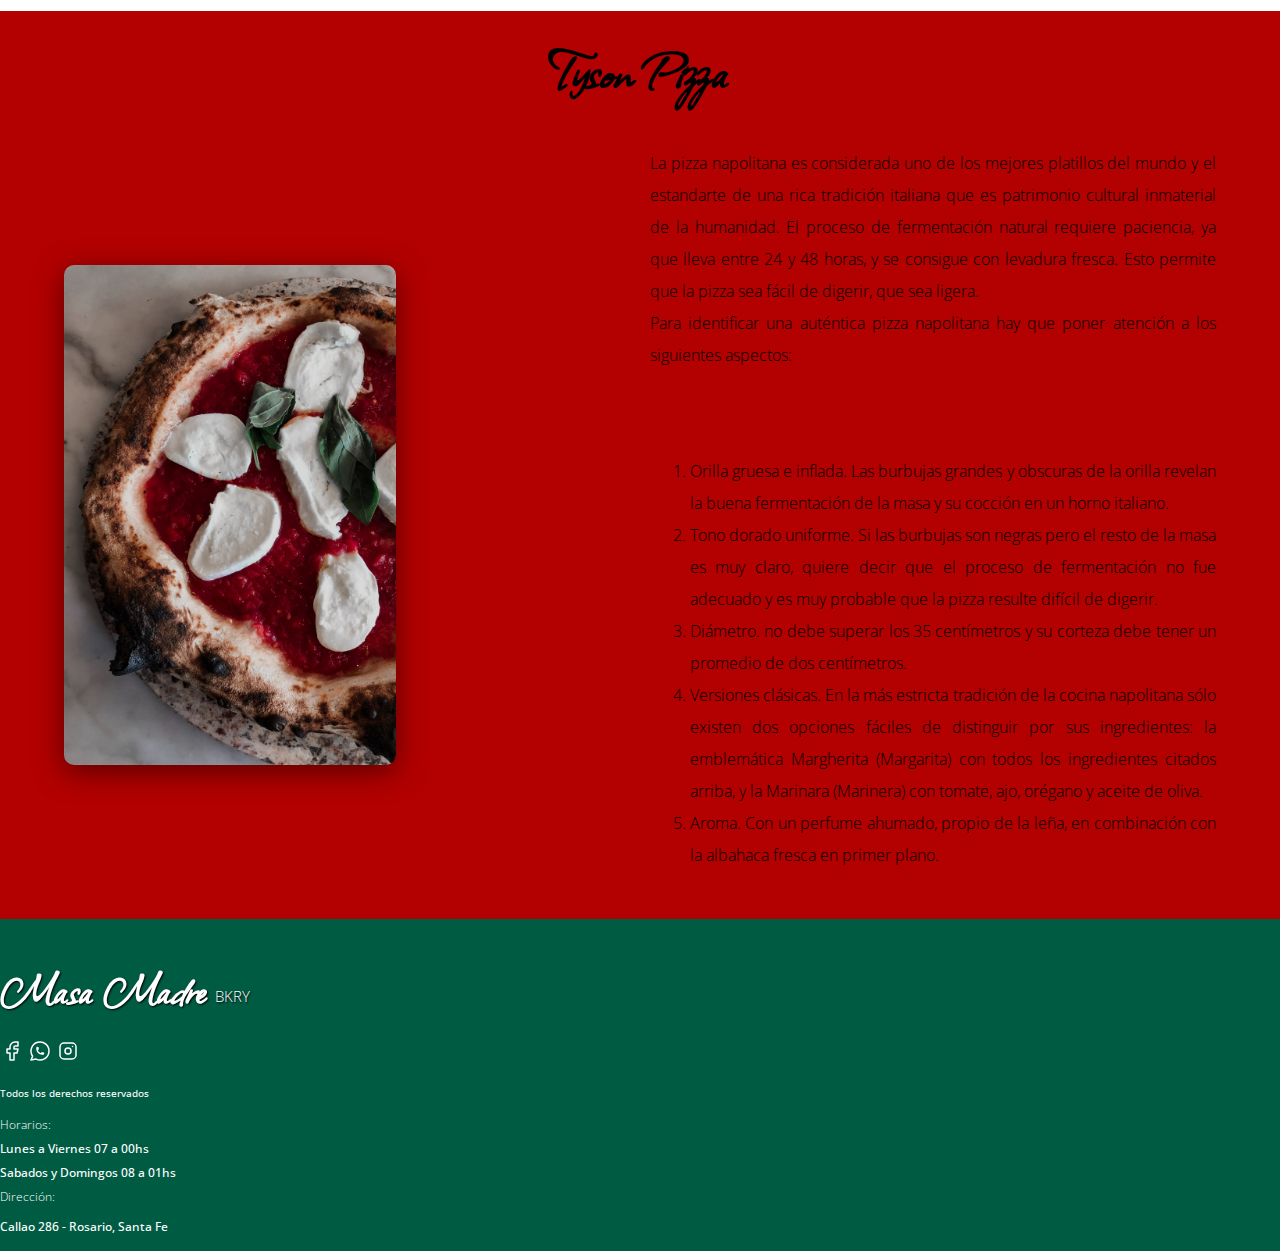
==== commit e770e25b: "act footer bs" ====
--- a/index.html
+++ b/index.html
@@ -74,33 +74,35 @@
         </div>
     </main>
     <footer class="footer">
-        <div class="contenedor footer__flex">
-            <div class="social no-margin centrar-texto">
-                <a class="logo" href="./index.html">
-                    <h1 class="logo__nombre no-margin">Masa Madre <span class="logo__span">BKRY</span></h1>
-                </a>
-                <a href="https://www.facebook.com/MasaMadreBKRY" target="_blank"><svg xmlns="http://www.w3.org/2000/svg" class="icon icon-tabler icon-tabler-brand-facebook" width="24" height="24" viewBox="0 0 24 24" stroke-width="1.5" stroke="#ffffff" fill="none" stroke-linecap="round" stroke-linejoin="round">
-                    <path stroke="none" d="M0 0h24v24H0z" fill="none"/>
-                    <path d="M7 10v4h3v7h4v-7h3l1 -4h-4v-2a1 1 0 0 1 1 -1h3v-4h-3a5 5 0 0 0 -5 5v2h-3" />
-                    </svg></a>
-                <a href="https://api.whatsapp.com/send/?phone=543416961252&text=Hola+Masa+Madre%21&app_absent=0" target="_blank"><svg xmlns="http://www.w3.org/2000/svg" class="icon icon-tabler icon-tabler-brand-whatsapp" width="24" height="24" viewBox="0 0 24 24" stroke-width="1.5" stroke="#ffffff" fill="none" stroke-linecap="round" stroke-linejoin="round">
-                    <path stroke="none" d="M0 0h24v24H0z" fill="none"/>
-                    <path d="M3 21l1.65 -3.8a9 9 0 1 1 3.4 2.9l-5.05 .9" />
-                    <path d="M9 10a0.5 .5 0 0 0 1 0v-1a0.5 .5 0 0 0 -1 0v1a5 5 0 0 0 5 5h1a0.5 .5 0 0 0 0 -1h-1a0.5 .5 0 0 0 0 1" />
-                    </svg></a>
-                <a href="https://www.instagram.com/masamadrebkry/" target="_blank"><svg xmlns="http://www.w3.org/2000/svg" class="icon icon-tabler icon-tabler-brand-instagram" width="24" height="24" viewBox="0 0 24 24" stroke-width="1.5" stroke="#ffffff" fill="none" stroke-linecap="round" stroke-linejoin="round">
-                    <path stroke="none" d="M0 0h24v24H0z" fill="none"/>
-                    <rect x="4" y="4" width="16" height="16" rx="4" />
-                    <circle cx="12" cy="12" r="3" />
-                    <line x1="16.5" y1="7.5" x2="16.5" y2="7.501" />
-                    </svg></a>
-                <p class="derechos">Todos los derechos reservados</p>
-            </div>
-            <div class="footer__datos no-margin centrar-texto">
-                <p class="footer__titulo">Horarios:</p>
-                <p class="footer__texto">Lunes a Viernes 07 a 00hs <br> Sabados y Domingos 08 a 01hs</p>
-                <p class="footer__titulo">Dirección:</p>
-                <a class="footer__texto" href="https://g.page/MasaMadreRosario?share" target="_blank">Callao 286 - Rosario, Santa Fe</a>
+        <div class="container">
+            <div class="row text-center">
+                <div class="col-12 col-sm-6 col-md-6 col-lg-6">
+                    <a class="logo" href="./index.html">
+                        <h1 class="logo__nombre no-margin">Masa Madre <span class="logo__span">BKRY</span></h1>
+                    </a>
+                    <a href="https://www.facebook.com/MasaMadreBKRY" target="_blank"><svg xmlns="http://www.w3.org/2000/svg" class="icon icon-tabler icon-tabler-brand-facebook" width="24" height="24" viewBox="0 0 24 24" stroke-width="1.5" stroke="#ffffff" fill="none" stroke-linecap="round" stroke-linejoin="round">
+                        <path stroke="none" d="M0 0h24v24H0z" fill="none"/>
+                        <path d="M7 10v4h3v7h4v-7h3l1 -4h-4v-2a1 1 0 0 1 1 -1h3v-4h-3a5 5 0 0 0 -5 5v2h-3" />
+                        </svg></a>
+                    <a href="https://api.whatsapp.com/send/?phone=543416961252&text=Hola+Masa+Madre%21&app_absent=0" target="_blank"><svg xmlns="http://www.w3.org/2000/svg" class="icon icon-tabler icon-tabler-brand-whatsapp" width="24" height="24" viewBox="0 0 24 24" stroke-width="1.5" stroke="#ffffff" fill="none" stroke-linecap="round" stroke-linejoin="round">
+                        <path stroke="none" d="M0 0h24v24H0z" fill="none"/>
+                        <path d="M3 21l1.65 -3.8a9 9 0 1 1 3.4 2.9l-5.05 .9" />
+                        <path d="M9 10a0.5 .5 0 0 0 1 0v-1a0.5 .5 0 0 0 -1 0v1a5 5 0 0 0 5 5h1a0.5 .5 0 0 0 0 -1h-1a0.5 .5 0 0 0 0 1" />
+                        </svg></a>
+                    <a href="https://www.instagram.com/masamadrebkry/" target="_blank"><svg xmlns="http://www.w3.org/2000/svg" class="icon icon-tabler icon-tabler-brand-instagram" width="24" height="24" viewBox="0 0 24 24" stroke-width="1.5" stroke="#ffffff" fill="none" stroke-linecap="round" stroke-linejoin="round">
+                        <path stroke="none" d="M0 0h24v24H0z" fill="none"/>
+                        <rect x="4" y="4" width="16" height="16" rx="4" />
+                        <circle cx="12" cy="12" r="3" />
+                        <line x1="16.5" y1="7.5" x2="16.5" y2="7.501" />
+                        </svg></a>
+                    <p class="derechos">Todos los derechos reservados</p>
+                </div>
+                <div class="col-12 col-sm-6 col-md-6 col-lg-6">
+                    <p class="footer__titulo">Horarios:</p>
+                    <p class="footer__texto">Lunes a Viernes 07 a 00hs <br> Sabados y Domingos 08 a 01hs</p>
+                    <p class="footer__titulo">Dirección:</p>
+                    <a class="footer__texto" href="https://g.page/MasaMadreRosario?share" target="_blank">Callao 286 - Rosario, Santa Fe</a>
+                </div>
             </div>
         </div>
     </footer>
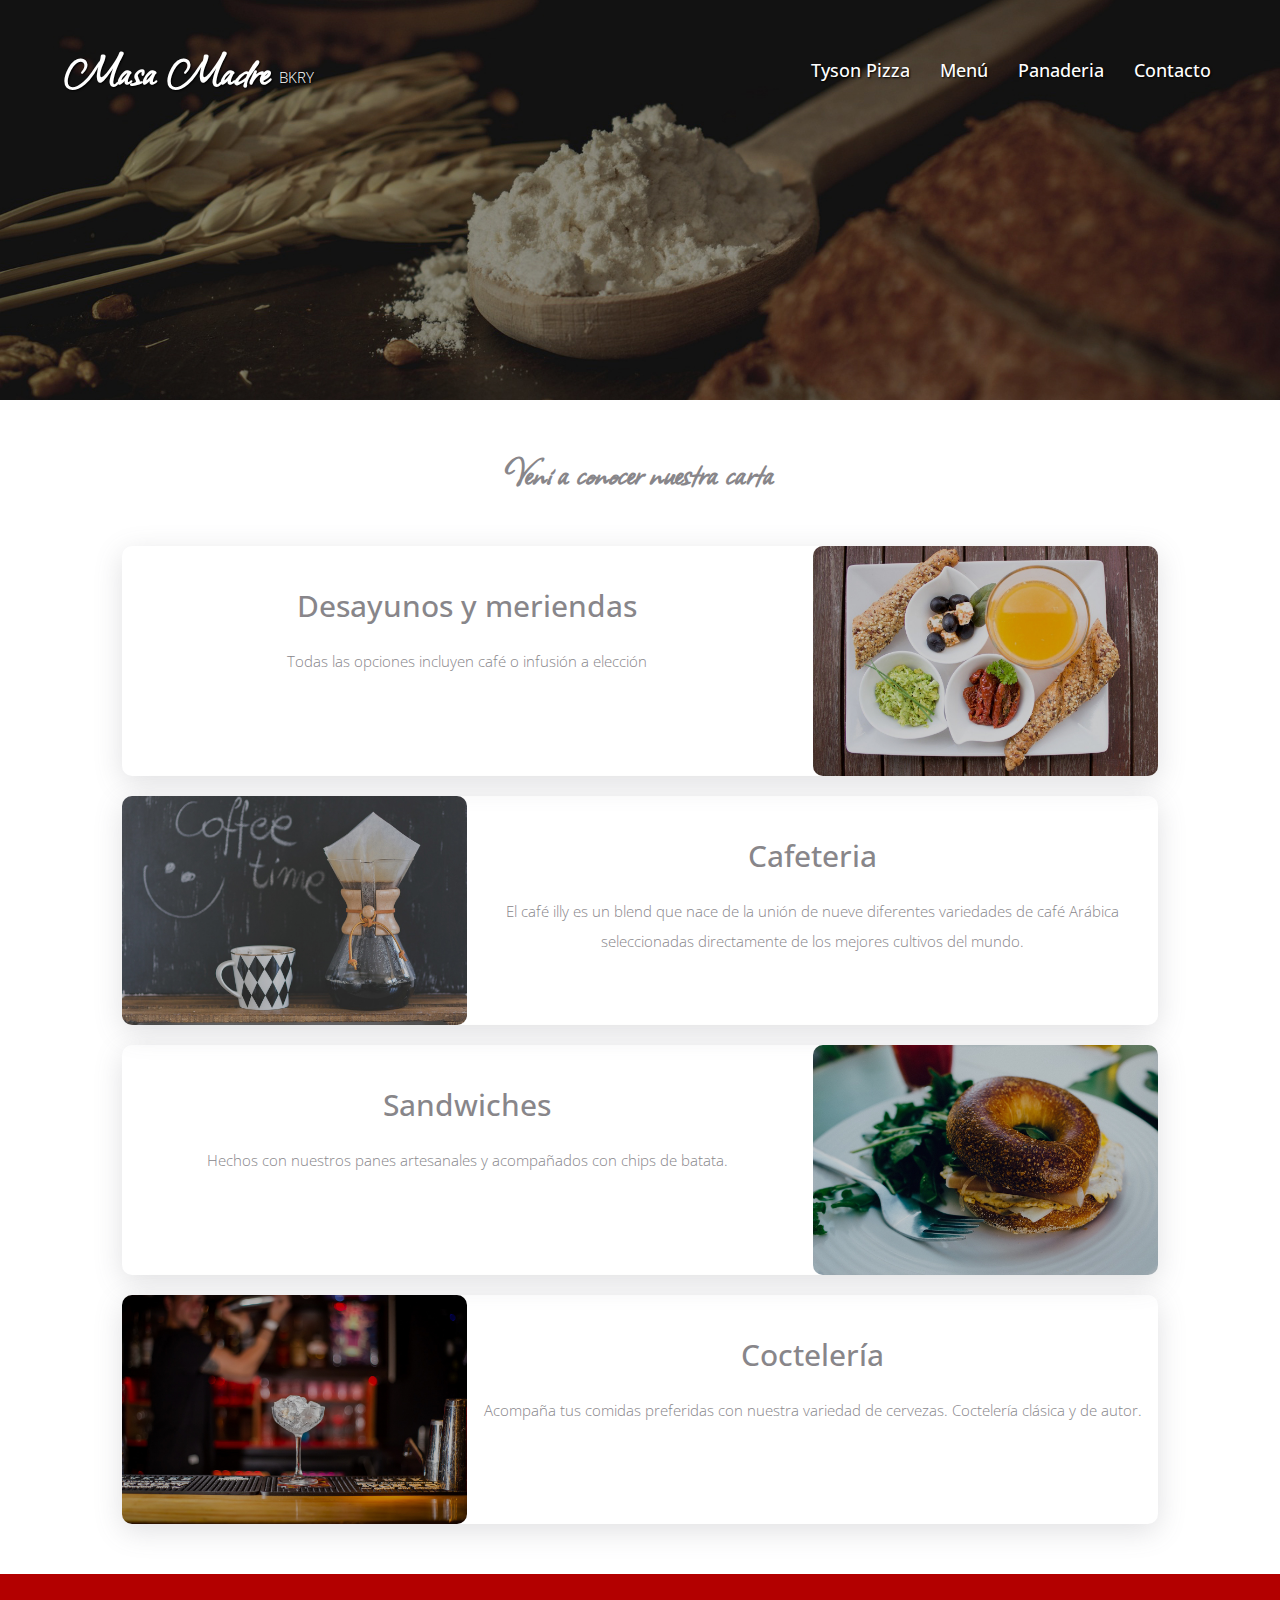
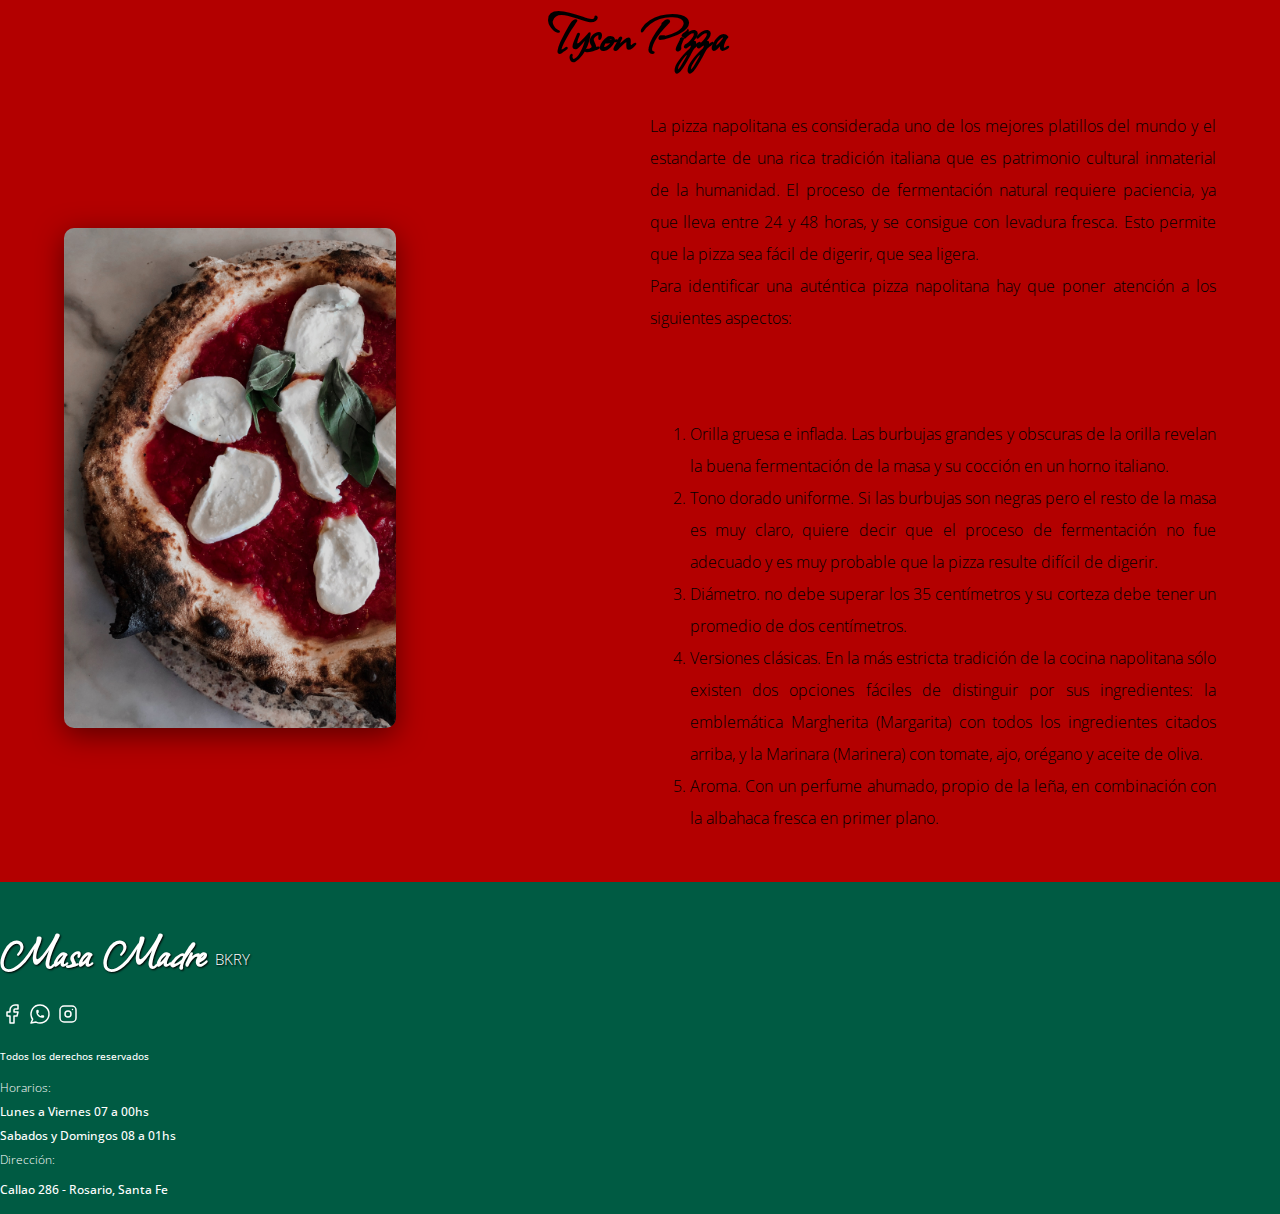
==== commit 3480b5c9: "Aplicado SEO - Mixin, Extend, Map" ====
--- a/index.html
+++ b/index.html
@@ -4,6 +4,8 @@
     <meta charset="UTF-8">
     <meta http-equiv="X-UA-Compatible" content="IE=edge">
     <meta name="viewport" content="width=device-width, initial-scale=1.0">
+    <meta name="description" content="Masa Madre Bakery - Tyson Pizza. Panaderia artesanal y pizzas con tradicional estilo italiano">
+    <meta name="keywords" content="Masa madre, Panaderia, Artesanal, Pizza">
     <link rel="stylesheet" href="./css/normalize.css">
     <link rel="stylesheet" href="./css/styles.css">
     <link href="https://cdn.jsdelivr.net/npm/bootstrap@5.1.3/dist/css/bootstrap.min.css" rel="stylesheet" integrity="sha384-1BmE4kWBq78iYhFldvKuhfTAU6auU8tT94WrHftjDbrCEXSU1oBoqyl2QvZ6jIW3" crossorigin="anonymous">
--- a/css/styles.css
+++ b/css/styles.css
@@ -43,93 +43,108 @@
 .centrar-texto {
     text-align: center;
 }
-
-
-/* NAVEGACION */
-.header {
-    background-image: url(../img/portada.jpg);
-}
-.header__tyson {
-    background-image: url(../img/portadaTyson.jpg);
-}
-.header__panaderia {
-    background-image: url(../img/portadaPanaderia.jpg);
-}
-.header__menu {
-    background-image: url(../img/portadaMenu.jpg);
-}
-.header,
-.header__tyson,
-.header__panaderia,
-.header__menu {
-    height: 25rem;
-    background-size: cover;
-    background-repeat: no-repeat;
-    background-position: center center;
-}
-@media (min-width: 768px) {
-    .header,
-    .header__tyson,
-    .header__panaderia,
-    .header__menu {
-        height: 40rem;
-        background-size: cover;
-        background-repeat: no-repeat;
-        background-position: center center;
-    }
-}
-
 .contenedor {
     max-width: 120rem;
     width: 90%;
     margin: 0 auto;
     text-align: justify;
 }
+
+/*NAVEGACION*/
+.img__header, .header, .header__tyson, .header__panaderia, .header__menu {
+  height: 25rem;
+  background-size: cover;
+  background-repeat: no-repeat;
+  background-position: center center;
+}
+
+.header {
+  background-image: url(../img/portada.jpg);
+}
+
+.header__tyson {
+  background-image: url(../img/portadaTyson.jpg);
+}
+
+.header__panaderia {
+  background-image: url(../img/portadaPanaderia.jpg);
+}
+
+.header__menu {
+  background-image: url(../img/portadaMenu.jpg);
+}
+
+@media (min-width: 768px) {
+  .header {
+    height: 40rem;
+    background-size: cover;
+    background-repeat: no-repeat;
+    background-position: center center;
+  }
+  .header__tyson, .header__panaderia, .header__menu {
+    height: 40rem;
+    background-size: cover;
+    background-repeat: no-repeat;
+    background-position: center center;
+  }
+}
+
 .barra {
-    padding-top: 2rem;
-    text-align: center;
-}
+  padding-top: 2rem;
+  text-align: center;
+}
+
+.barra .logo {
+  text-shadow: 1px 1px 2px #000000;
+  color: var(--blanco);
+}
+
+.barra .logo__nombre {
+  font-family: var(--title);
+  font-size: 5rem;
+}
+
+.barra .logo__span {
+  font-family: var(--fuentePrincipal);
+  font-weight: 300;
+  font-size: 1.5rem;
+}
+
+.barra .navegacion {
+  list-style: none;
+  text-shadow: 1px 1px 2px #000000;
+  font-family: var(--fuentePrincipal);
+  font-weight: 500;
+  color: var(--blanco);
+}
+
+.barra .navegacion__enlace {
+  display: block;
+  text-align: center;
+  font-size: 1.8rem;
+  color: var(--blanco);
+  padding: .5rem;
+}
+
 @media (min-width: 768px) {
-    .barra {
-        display: flex;
-        justify-content: space-between;
-        align-items: center;
-    }
-}
-.logo {
-    text-shadow: 1px 1px 2px #000000;
-    color: var(--blanco);
-}
-.logo__nombre {
-    font-family: var(--title);
-    font-size: 5rem;
-}
-.logo__span {
-    font-family: var(--fuentePrincipal);
-    font-weight: 300;
-    font-size: 1.5rem;
-}
-.navegacion {
-    list-style: none;
-    text-shadow: 1px 1px 2px #000000;
-    font-family: var(--fuentePrincipal);
-    font-weight: 500;
-    color: var(--blanco);
-}
-@media (min-width: 768px) {
-    .navegacion {
-        display: flex;
-        gap: 2rem;
-    }
-}
-.navegacion__enlace {
-    display: block;
-    text-align: center;
-    font-size: 1.8rem;
-    color: var(--blanco);
-    padding: .5rem;
-}
-
+  .barra {
+    display: -webkit-box;
+    display: -ms-flexbox;
+    display: flex;
+    -webkit-box-pack: justify;
+        -ms-flex-pack: justify;
+            justify-content: space-between;
+    -webkit-box-align: center;
+        -ms-flex-align: center;
+            align-items: center;
+  }
+  .barra .navegacion {
+    display: -webkit-box;
+    display: -ms-flexbox;
+    display: flex;
+    gap: 2rem;
+  }
+}
 
 /* MAIN SECTION */
 .presentacion__titulo {
@@ -137,217 +152,299 @@
     color: var(--gris);
     text-align: center;
     font-size: 4rem;
-}
-.presentacion {
+  }
+  
+  .presentacion {
     background-color: var(--blanco);
+    display: -webkit-box;
+    display: -ms-flexbox;
     display: flex;
-    flex-direction: column;
-    align-items: center;
+    -webkit-box-orient: vertical;
+    -webkit-box-direction: normal;
+        -ms-flex-direction: column;
+            flex-direction: column;
+    -webkit-box-align: center;
+        -ms-flex-align: center;
+            align-items: center;
     gap: 2rem;
     color: var(--gris);
     margin-bottom: 5rem;
-}
-
-.desayuno,
-.cafe,
-.sandwich,
-.coctel {
-    box-shadow: rgba(100, 100, 111, 0.2) 0px 7px 29px 0px;
+  }
+  
+  .presentacion .desayuno,
+  .presentacion .cafe,
+  .presentacion .sandwich,
+  .presentacion .coctel {
+    -webkit-box-shadow: rgba(100, 100, 111, 0.2) 0px 7px 29px 0px;
+            box-shadow: rgba(100, 100, 111, 0.2) 0px 7px 29px 0px;
     border-radius: 1rem;
     max-width: 90%;
+    display: -webkit-box;
+    display: -ms-flexbox;
     display: flex;
-    flex-wrap: wrap;
-    justify-content: center;
-}
-
-.titulo_dym,
-.titulo_cafe,
-.titulo_sandwich,
-.titulo_coctel {
+    -ms-flex-wrap: wrap;
+        flex-wrap: wrap;
+    -webkit-box-pack: center;
+        -ms-flex-pack: center;
+            justify-content: center;
+  }
+  
+  .presentacion .titulo_dym,
+  .presentacion .titulo_cafe,
+  .presentacion .titulo_sandwich,
+  .presentacion .titulo_coctel {
     font-family: var(--fuentePrincipal);
     font-weight: 500;
     font-size: 2rem;
     text-align: center;
     margin-bottom: 0;
-}
-@media (min-width: 768px) {
-    .presentacion__titulo {
-        font-size: 5rem;
-    }
-    .titulo_dym,
-    .titulo_cafe,
-    .titulo_sandwich,
-    .titulo_coctel {
-        font-size: 3rem;
-    }
-}
-
-.texto_dym,
-.texto_cafe,
-.texto_sandwich,
-.texto_coctel {
+  }
+  
+  .presentacion .texto_dym,
+  .presentacion .texto_cafe,
+  .presentacion .texto_sandwich,
+  .presentacion .texto_coctel {
     font-family: var(--fuentePrincipal);
     font-weight: 300;
     font-size: 1.5rem;
     text-align: center;
-}
-.img_dym,
-.img_cafe,
-.img_sandwich,
-.img_coctel {
+  }
+  
+  .presentacion .img_dym,
+  .presentacion .img_cafe,
+  .presentacion .img_sandwich,
+  .presentacion .img_coctel {
     width: 100%;
     border-radius: 1rem;
     margin: 1rem auto;
-
-}
-@media (min-width: 768px) {
-    .desayuno,
-    .cafe,
-    .sandwich,
-    .coctel {
-        display: grid;
-        grid-template-columns: 1fr 1fr;
-        justify-content: center;
-        width: 90%;
-        height: auto;
-    }
-    .desayuno {
-        display: grid;
-        grid-template-columns: 2fr 1fr;
-    }
-    .cafe {
-        display: grid;
-        grid-template-columns: 1fr 2fr;
-        align-content: center;
-    }
-    .sandwich {
-        display: grid;
-        grid-template-columns: 2fr 1fr;
-    }
-    .coctel {
-        display: grid;
-        grid-template-columns: 1fr 2fr;
-    }
-    .titulo_dym,
-    .texto_dym {
-        grid-column: 1/2;
-        grid-row: 1/2;
-    }
-    .texto_dym {
-        margin-top: 10rem;
-    }
-    .img_dym {
-        grid-row: 1/2;
-        margin: 0;
-    }
-    .titulo_cafe,
-    .texto_cafe {
-        grid-column: 2/3;
-        grid-row: 1/2;
-    }
-    .texto_cafe {
-        margin-top: 10rem;
-    }
-    .img_cafe {
-        grid-row: 1/2;
-        margin: 0;
-    }
-    .titulo_sandwich,
-    .texto_sandwich {
-        grid-column: 1/2;
-        grid-row: 1/2;
-    }
-    .texto_sandwich {
-        margin-top: 10rem;
-    }
-    .img_sandwich {
-        grid-row: 1/2;
-        margin: 0;
-    }
-    .titulo_coctel,
-    .texto_coctel {
-        grid-column: 2/3;
-        grid-row: 1/2;
-    }
-    .texto_coctel {
-        margin-top: 10rem;
-    }
-    .img_coctel {
-        grid-row: 1/2;
-        margin: 0;
-    }
-}
-@media (min-width: 992px) {
-    .desayuno {
-        display: grid;
-        grid-template-columns: 2fr 1fr;
-    }
-    .cafe {
-        display: grid;
-        grid-template-columns: 1fr 2fr;
-    }
-    .sandwich {
-        display: grid;
-        grid-template-columns: 2fr 1fr;
-    }
-    .coctel {
-        display: grid;
-        grid-template-columns: 1fr 2fr;
-    }
-    .titulo_dym,
-    .texto_dym {
-        grid-column: 1/2;
-        grid-row: 1/2;
-    }
-    .texto_dym {
-        margin-top: 10rem;
-    }
-    .img_dym {
-        grid-row: 1/2;
-        height: 100%;
-        margin: 0;
-    }
-    .titulo_cafe,
-    .texto_cafe {
-        grid-column: 2/3;
-        grid-row: 1/2;
-    }
-    .texto_cafe {
-        margin-top: 10rem;
-    }
-    .img_cafe {
-        grid-row: 1/2;
-        margin: 0;
-        height: 100%;
-    }
-    .titulo_sandwich,
-    .texto_sandwich {
-        grid-column: 1/2;
-        grid-row: 1/2;
-    }
-    .texto_sandwich {
-        margin-top: 10rem;
-    }
-    .img_sandwich {
-        grid-row: 1/2;
-        margin: 0;
-        height: 100%;
-    }
-    .titulo_coctel,
-    .texto_coctel {
-        grid-column: 2/3;
-        grid-row: 1/2;
-    }
-    .texto_coctel {
-        margin-top: 10rem;
-    }
-    .img_coctel {
-        grid-row: 1/2;
-        margin: 0;
-        height: 100%;
-    }
-}
-
+  }
+  
+  @media (min-width: 768px) {
+    .presentacion .presentacion__titulo {
+      font-size: 5rem;
+    }
+    .presentacion .titulo_dym,
+    .presentacion .titulo_cafe,
+    .presentacion .titulo_sandwich,
+    .presentacion .titulo_coctel {
+      font-size: 3rem;
+    }
+    .presentacion .desayuno,
+    .presentacion .cafe,
+    .presentacion .sandwich,
+    .presentacion .coctel {
+      display: -ms-grid;
+      display: grid;
+      -ms-grid-columns: 1fr 1fr;
+          grid-template-columns: 1fr 1fr;
+      -webkit-box-pack: center;
+          -ms-flex-pack: center;
+              justify-content: center;
+      width: 90%;
+      height: auto;
+    }
+    .presentacion .desayuno {
+      display: -ms-grid;
+      display: grid;
+      -ms-grid-columns: 2fr 1fr;
+          grid-template-columns: 2fr 1fr;
+    }
+    .presentacion .cafe {
+      display: -ms-grid;
+      display: grid;
+      -ms-grid-columns: 1fr 2fr;
+          grid-template-columns: 1fr 2fr;
+      -ms-flex-line-pack: center;
+          align-content: center;
+    }
+    .presentacion .sandwich {
+      display: -ms-grid;
+      display: grid;
+      -ms-grid-columns: 2fr 1fr;
+          grid-template-columns: 2fr 1fr;
+    }
+    .presentacion .coctel {
+      display: -ms-grid;
+      display: grid;
+      -ms-grid-columns: 1fr 2fr;
+          grid-template-columns: 1fr 2fr;
+    }
+    .presentacion .titulo_dym,
+    .presentacion .texto_dym {
+      -ms-grid-column: 1;
+      -ms-grid-column-span: 1;
+      grid-column: 1/2;
+      -ms-grid-row: 1;
+      -ms-grid-row-span: 1;
+      grid-row: 1/2;
+    }
+    .presentacion .texto_dym {
+      margin-top: 10rem;
+    }
+    .presentacion .img_dym {
+      -ms-grid-row: 1;
+      -ms-grid-row-span: 1;
+      grid-row: 1/2;
+      margin: 0;
+    }
+    .presentacion .titulo_cafe,
+    .presentacion .texto_cafe {
+      -ms-grid-column: 2;
+      -ms-grid-column-span: 1;
+      grid-column: 2/3;
+      -ms-grid-row: 1;
+      -ms-grid-row-span: 1;
+      grid-row: 1/2;
+    }
+    .presentacion .texto_cafe {
+      margin-top: 10rem;
+    }
+    .presentacion .img_cafe {
+      -ms-grid-row: 1;
+      -ms-grid-row-span: 1;
+      grid-row: 1/2;
+      margin: 0;
+    }
+    .presentacion .titulo_sandwich,
+    .presentacion .texto_sandwich {
+      -ms-grid-column: 1;
+      -ms-grid-column-span: 1;
+      grid-column: 1/2;
+      -ms-grid-row: 1;
+      -ms-grid-row-span: 1;
+      grid-row: 1/2;
+    }
+    .presentacion .texto_sandwich {
+      margin-top: 10rem;
+    }
+    .presentacion .img_sandwich {
+      -ms-grid-row: 1;
+      -ms-grid-row-span: 1;
+      grid-row: 1/2;
+      margin: 0;
+    }
+    .presentacion .titulo_coctel,
+    .presentacion .texto_coctel {
+      -ms-grid-column: 2;
+      -ms-grid-column-span: 1;
+      grid-column: 2/3;
+      -ms-grid-row: 1;
+      -ms-grid-row-span: 1;
+      grid-row: 1/2;
+    }
+    .presentacion .texto_coctel {
+      margin-top: 10rem;
+    }
+    .presentacion .img_coctel {
+      -ms-grid-row: 1;
+      -ms-grid-row-span: 1;
+      grid-row: 1/2;
+      margin: 0;
+    }
+  }
+  
+  @media (min-width: 992px) {
+    .presentacion .desayuno {
+      display: -ms-grid;
+      display: grid;
+      -ms-grid-columns: 2fr 1fr;
+          grid-template-columns: 2fr 1fr;
+    }
+    .presentacion .cafe {
+      display: -ms-grid;
+      display: grid;
+      -ms-grid-columns: 1fr 2fr;
+          grid-template-columns: 1fr 2fr;
+    }
+    .presentacion .sandwich {
+      display: -ms-grid;
+      display: grid;
+      -ms-grid-columns: 2fr 1fr;
+          grid-template-columns: 2fr 1fr;
+    }
+    .presentacion .coctel {
+      display: -ms-grid;
+      display: grid;
+      -ms-grid-columns: 1fr 2fr;
+          grid-template-columns: 1fr 2fr;
+    }
+    .presentacion .titulo_dym,
+    .presentacion .texto_dym {
+      -ms-grid-column: 1;
+      -ms-grid-column-span: 1;
+      grid-column: 1/2;
+      -ms-grid-row: 1;
+      -ms-grid-row-span: 1;
+      grid-row: 1/2;
+    }
+    .presentacion .texto_dym {
+      margin-top: 10rem;
+    }
+    .presentacion .img_dym {
+      -ms-grid-row: 1;
+      -ms-grid-row-span: 1;
+      grid-row: 1/2;
+      height: 100%;
+      margin: 0;
+    }
+    .presentacion .titulo_cafe,
+    .presentacion .texto_cafe {
+      -ms-grid-column: 2;
+      -ms-grid-column-span: 1;
+      grid-column: 2/3;
+      -ms-grid-row: 1;
+      -ms-grid-row-span: 1;
+      grid-row: 1/2;
+    }
+    .presentacion .texto_cafe {
+      margin-top: 10rem;
+    }
+    .presentacion .img_cafe {
+      -ms-grid-row: 1;
+      -ms-grid-row-span: 1;
+      grid-row: 1/2;
+      margin: 0;
+      height: 100%;
+    }
+    .presentacion .titulo_sandwich,
+    .presentacion .texto_sandwich {
+      -ms-grid-column: 1;
+      -ms-grid-column-span: 1;
+      grid-column: 1/2;
+      -ms-grid-row: 1;
+      -ms-grid-row-span: 1;
+      grid-row: 1/2;
+    }
+    .presentacion .texto_sandwich {
+      margin-top: 10rem;
+    }
+    .presentacion .img_sandwich {
+      -ms-grid-row: 1;
+      -ms-grid-row-span: 1;
+      grid-row: 1/2;
+      margin: 0;
+      height: 100%;
+    }
+    .presentacion .titulo_coctel,
+    .presentacion .texto_coctel {
+      -ms-grid-column: 2;
+      -ms-grid-column-span: 1;
+      grid-column: 2/3;
+      -ms-grid-row: 1;
+      -ms-grid-row-span: 1;
+      grid-row: 1/2;
+    }
+    .presentacion .texto_coctel {
+      margin-top: 10rem;
+    }
+    .presentacion .img_coctel {
+      -ms-grid-row: 1;
+      -ms-grid-row-span: 1;
+      grid-row: 1/2;
+      margin: 0;
+      height: 100%;
+    }
+}
 /* TYSON PIZZA */
 .tyson {
     background-color: var(--rojo);
@@ -474,61 +571,101 @@
 
 
 /* CONTACTO */
-.formulario {
-    background-color: var(--verdeClaro);
-    width: min(80rem, 100%);
-    box-shadow: rgba(100, 100, 111, 0.2) 0px 7px 29px 0px;
-    margin: 2rem auto;
-    padding: 2rem;
-    border-radius: 1rem;
-}
 .formulario fieldset {
-    border: none;
-}
-.contacto {
-    text-align: center;
-    font-family: var(--fuentePrincipal);
-    font-weight: 500;    
-    font-size: 3rem;
-    margin: 0;
-}
+  border: none;
+}
+
+.formulario .contacto {
+  text-align: center;
+  font-family: var(--fuentePrincipal);
+  font-weight: 500;
+  font-size: 3rem;
+  margin: 0;
+}
+
+.formulario .campos {
+  display: -webkit-box;
+  display: -ms-flexbox;
+  display: flex;
+  -webkit-box-orient: vertical;
+  -webkit-box-direction: normal;
+      -ms-flex-direction: column;
+          flex-direction: column;
+  margin-bottom: 1rem;
+}
+
+.formulario .input-text {
+  font-family: var(--fuentePrincipal);
+  font-weight: 500;
+}
+
+.formulario .checkbox {
+  margin-bottom: 1rem;
+}
+
+.formulario .boton__enviar,
+.formulario .boton__reset {
+  font-family: var(--fuentePrincipal);
+  font-weight: 500;
+  text-align: center;
+  padding: .5rem .5rem;
+  background-color: #ffffff;
+  color: #000000;
+  border: none;
+  border-radius: .2rem;
+}
+
+.formulario .boton__reset:hover {
+  background-color: #b30000;
+  color: #ffffff;
+}
+
+.formulario .boton__enviar:hover {
+  background-color: #005b43;
+  color: #ffffff;
+}
+
 @media (min-width: 768px) {
-    .contenedor-campos {
-        display: grid;
+  .formulario .contenedor-campos {
+    display: -ms-grid;
+    display: grid;
+    -ms-grid-columns: 1fr 1fr;
         grid-template-columns: 1fr 1fr;
-        gap: 1rem;
-        justify-content: end;
-    }
-    .input-nombre {
-        grid-column: 1/2;
-    }
-    .input-telefono {
-        grid-column: 2/3;
-    }
-    .input-email {
-        grid-column: 1/3;
-    }
-    .input-opcion {
-        grid-column: 1/2;
-    }
-    .input-mensaje {
-        grid-column: 1/3;
-    }
-    .checkbox {
-        grid-column: 1/2;
-    }
-}
-.campos {
-    display: flex;
-    flex-direction: column;
-    margin-bottom: 1rem;
-}
-.input-text {
-    font-family: var(--fuentePrincipal);
-    font-weight: 500;
-}
-.checkbox {
-    margin-bottom: 1rem;
+    gap: 1rem;
+    -webkit-box-pack: end;
+        -ms-flex-pack: end;
+            justify-content: end;
+  }
+  .formulario .input-nombre {
+    -ms-grid-column: 1;
+    -ms-grid-column-span: 1;
+    grid-column: 1/2;
+  }
+  .formulario .input-telefono {
+    -ms-grid-column: 2;
+    -ms-grid-column-span: 1;
+    grid-column: 2/3;
+  }
+  .formulario .input-email {
+    -ms-grid-column: 1;
+    -ms-grid-column-span: 2;
+    grid-column: 1/3;
+  }
+  .formulario .input-opcion {
+    -ms-grid-column: 1;
+    -ms-grid-column-span: 1;
+    grid-column: 1/2;
+  }
+  .formulario .input-mensaje {
+    -ms-grid-column: 1;
+    -ms-grid-column-span: 2;
+    grid-column: 1/3;
+  }
+  .formulario .checkbox {
+    -ms-grid-column: 1;
+    -ms-grid-column-span: 1;
+    grid-column: 1/2;
+  }
 }
 
 /* FOOTER */
@@ -539,6 +676,42 @@
     padding-bottom: 1rem;
     display: block;
 }
+  
+.footer .logo {
+    text-shadow: 1px 1px 2px #000000;
+    color: var(--blanco);
+}
+  
+.footer .logo__nombre {
+    font-family: var(--title);
+    font-size: 5rem;
+}
+  
+.footer .logo__span {
+    font-family: var(--fuentePrincipal);
+    font-weight: 300;
+    font-size: 1.5rem;
+}
+  
+.footer__titulo {
+    font-family: var(--fuentePrincipal);
+    font-weight: 300;
+    font-size: 1.2rem;
+    margin: 0;
+}
+  
+.footer__texto {
+    font-family: var(--fuentePrincipal);
+    font-weight: 500;
+    font-size: 1.2rem;
+    margin: 0;
+}
+  
+.footer .derechos {
+    font-family: var(--fuentePrincipal);
+    font-weight: 500;
+    font-size: 1rem;
+}
 @media (min-width: 768px) {
     .footer__flex {
         display: flex;
@@ -547,20 +720,4 @@
         align-items: center;
     }
 }
-.footer__titulo {
-    font-family: var(--fuentePrincipal);
-    font-weight: 300;
-    font-size: 1.2rem;
-    margin: 0;
-}
-.footer__texto {
-    font-family: var(--fuentePrincipal);
-    font-weight: 500;
-    font-size: 1.2rem;
-    margin: 0;
-}
-.derechos {
-    font-family: var(--fuentePrincipal);
-    font-weight: 500;
-    font-size: 1rem;
-}+/*# sourceMappingURL=styles.css.map */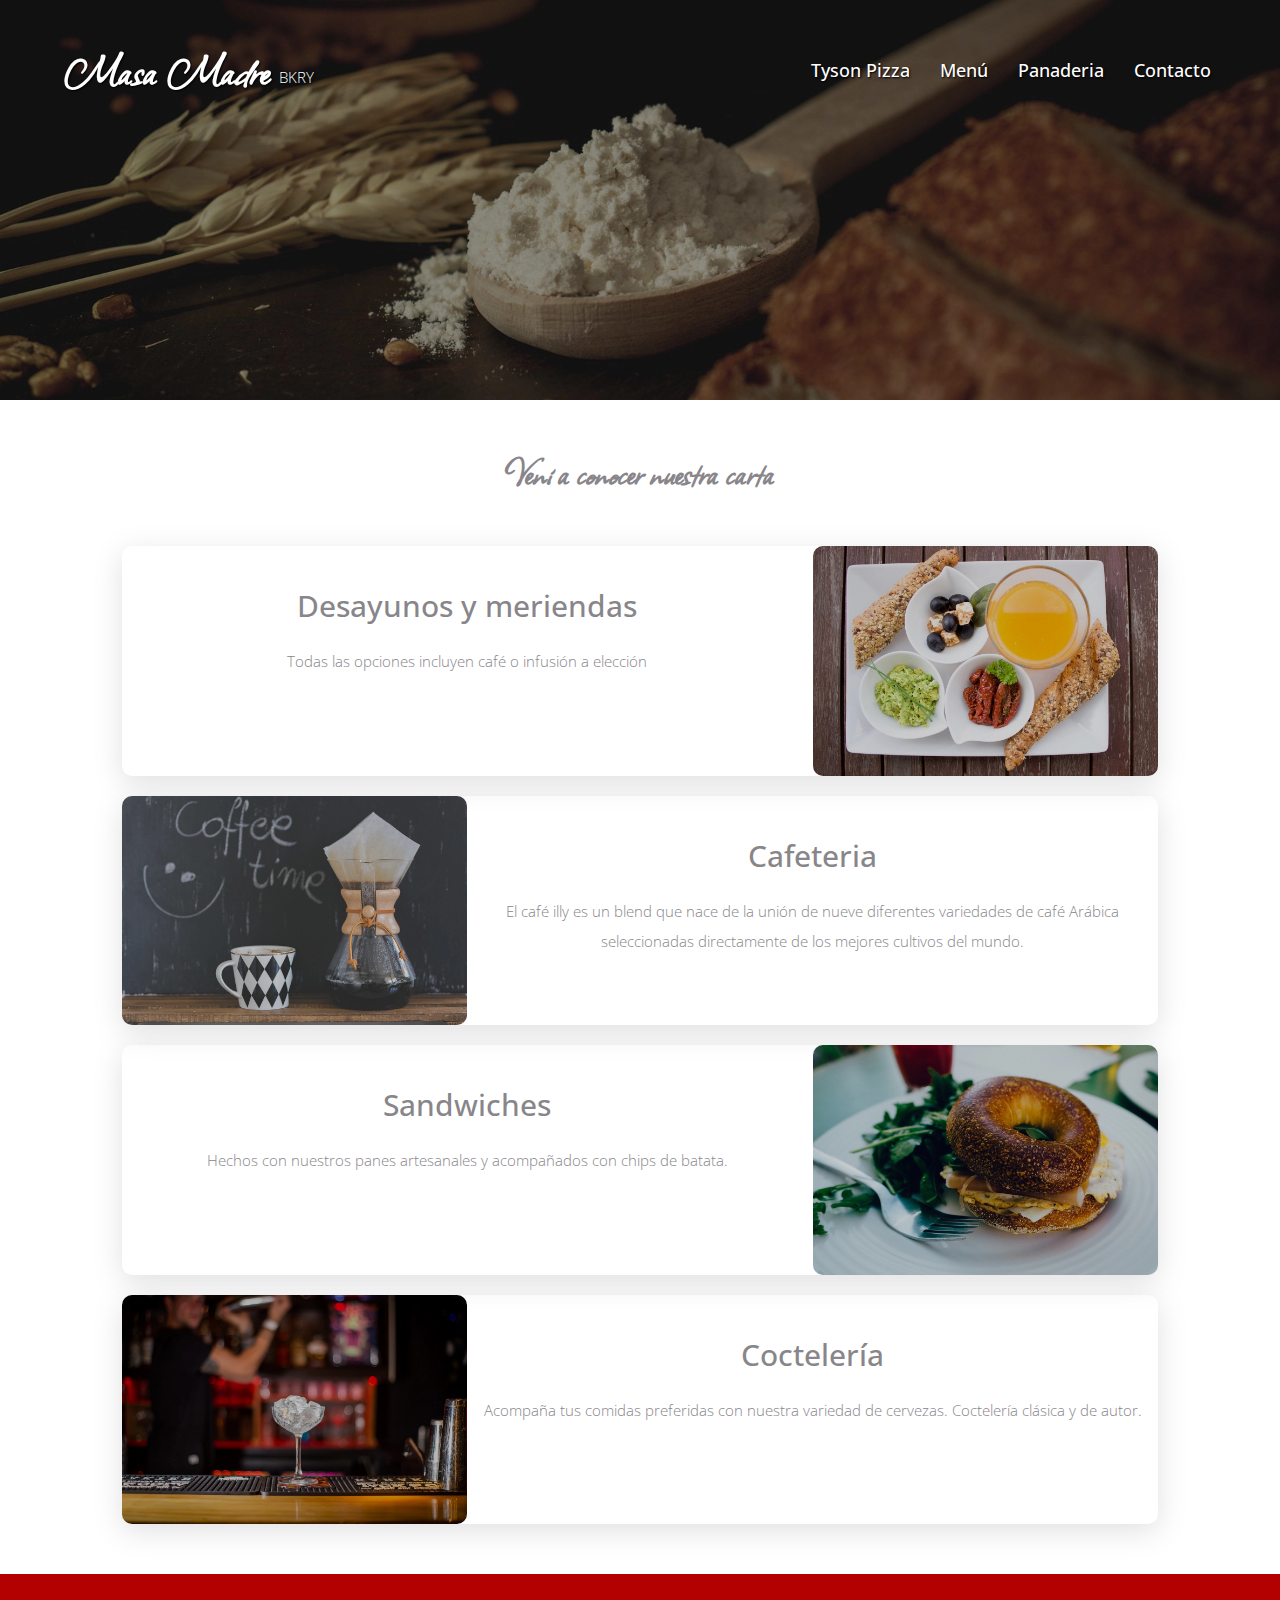
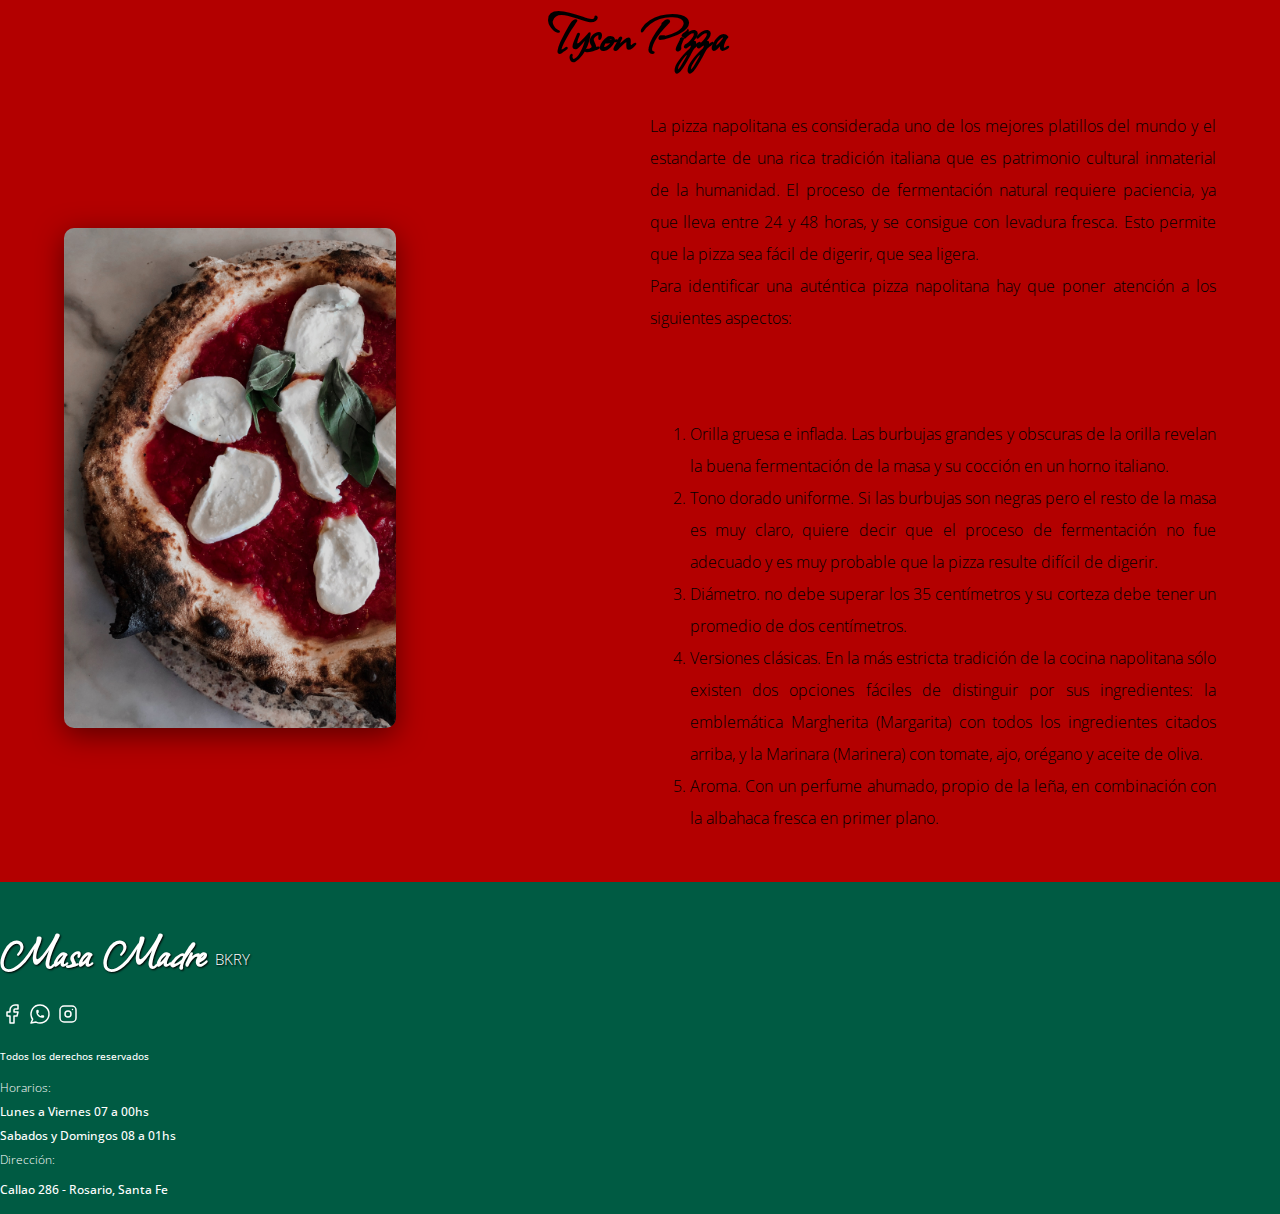
==== commit c8cef3e1: "Img's cambio a webp" ====
--- a/index.html
+++ b/index.html
@@ -38,22 +38,22 @@
                     <div class="desayuno">
                         <p class="titulo_dym mt-3">Desayunos y meriendas</p>
                         <p class="texto_dym">Todas las opciones incluyen café o infusión a elección</p>
-                        <img class="img_dym" src="./img/desayuno.jpg" alt="desayuno">
+                        <img class="img_dym" src="./img/desayuno.webp" alt="desayuno">
                     </div>
                     <div class="cafe">
                         <p class="titulo_cafe mt-3">Cafeteria</p>
                         <p class="texto_cafe">El café illy es un blend que nace de la unión de nueve diferentes variedades de café Arábica seleccionadas directamente de los mejores cultivos del mundo. </p>
-                        <img class="img_cafe" src="./img/cafeteria.jpg" alt="cafeteria">
+                        <img class="img_cafe" src="./img/cafeteria.webp" alt="cafeteria">
                     </div>
                     <div class="sandwich">
                         <p class="titulo_sandwich mt-3">Sandwiches</p>
                         <p class="texto_sandwich">Hechos con nuestros panes artesanales y acompañados con chips de batata.</p>
-                        <img class="img_sandwich" src="./img/sandwich.jpg" alt="sandwiches">
+                        <img class="img_sandwich" src="./img/sandwich.webp" alt="sandwiches">
                     </div>
                     <div class="coctel">
                         <p class="titulo_coctel mt-3">Coctelería</p>
                         <p class="texto_coctel">Acompaña tus comidas preferidas con nuestra variedad de cervezas. Coctelería clásica y de autor.</p>
-                        <img class="img_coctel" src="./img/cocteleria.jpg" alt="cocteleria">
+                        <img class="img_coctel" src="./img/cocteleria.webp" alt="cocteleria">
                     </div>
         </div>
         <div class="tyson">
--- a/css/styles.css
+++ b/css/styles.css
@@ -1,77 +1,80 @@
 :root {
-    --fuentePrincipal: 'Open Sans', sans-serif;
-    --title: 'Allison', cursive;
-    --blanco: #ffffff;
-    --verdeOscuro: #005b43;
-    --verdeClaro: #74ad7b;
-    --amarillo: #f9c54c;
-    --gris: #88868a;
-    --marron: #d8b998;
-    --rojo: #b30000;
+  --fuentePrincipal: 'Open Sans', sans-serif;
+  --title: 'Allison', cursive;
+  --blanco: #ffffff;
+  --verdeOscuro: #005b43;
+  --verdeClaro: #74ad7b;
+  --amarillo: #f9c54c;
+  --gris: #88868a;
+  --marron: #d8b998;
+  --rojo: #b30000;
 }
 
 html {
-    box-sizing: border-box;
-    font-size: 62.5%; /*1rem = 10px*/
+  box-sizing: border-box;
+  font-size: 62.5%; /*1rem = 10px*/
 }
 *, *:before, *:after {
-    box-sizing: inherit;
+  box-sizing: inherit;
 }
 body {
-    font-family: var(--fuentePrincipal);
-    font-size: 1.6rem !important;
-    line-height: 2;
+  font-family: var(--fuentePrincipal);
+  font-size: 1.6rem !important;
+  line-height: 2;
 }
 a {
-    text-decoration: none !important;
+  text-decoration: none !important;
 }
 a:link,
 a:visited {
-    color: white !important;
+  color: white !important;
 }
 nav a:hover {
-    background-color: var(--rojo) !important;
-    border-radius: .5rem !important;
-    padding: .5rem;
+  background-color: var(--rojo) !important;
+  border-radius: .5rem !important;
+  padding: .5rem;
 }
 .no-margin {
-    margin: 0;
+  margin: 0;
 }
 .no-padding {
-    padding: 0;
+  padding: 0;
 }
 .centrar-texto {
-    text-align: center;
+  text-align: center;
 }
 .contenedor {
-    max-width: 120rem;
-    width: 90%;
-    margin: 0 auto;
-    text-align: justify;
-}
-
+  max-width: 120rem;
+  width: 90%;
+  margin: 0 auto;
+  text-align: justify;
+}
 /*NAVEGACION*/
-.img__header, .header, .header__tyson, .header__panaderia, .header__menu {
+.header {
+  background-image: url(../img/portada.webp);
   height: 25rem;
   background-size: cover;
   background-repeat: no-repeat;
   background-position: center center;
 }
 
-.header {
-  background-image: url(../img/portada.jpg);
-}
-
 .header__tyson {
-  background-image: url(../img/portadaTyson.jpg);
+  background-image: url(../img/portadaTyson.webp);
 }
 
 .header__panaderia {
-  background-image: url(../img/portadaPanaderia.jpg);
+  background-image: url(../img/portadaPanaderia.webp);
 }
 
 .header__menu {
-  background-image: url(../img/portadaMenu.jpg);
+  background-image: url(../img/portadaMenu.webp);
+}
+
+.header__tyson, .header__panaderia, .header__menu {
+  height: 25rem;
+  background-size: cover;
+  background-repeat: no-repeat;
+  background-position: center center;
 }
 
 @media (min-width: 768px) {
@@ -148,429 +151,500 @@
 
 /* MAIN SECTION */
 .presentacion__titulo {
-    font-family: var(--title);
-    color: var(--gris);
-    text-align: center;
-    font-size: 4rem;
-  }
-  
-  .presentacion {
-    background-color: var(--blanco);
-    display: -webkit-box;
-    display: -ms-flexbox;
-    display: flex;
-    -webkit-box-orient: vertical;
-    -webkit-box-direction: normal;
-        -ms-flex-direction: column;
-            flex-direction: column;
-    -webkit-box-align: center;
-        -ms-flex-align: center;
-            align-items: center;
-    gap: 2rem;
-    color: var(--gris);
-    margin-bottom: 5rem;
-  }
-  
+  font-family: var(--title);
+  color: var(--gris);
+  text-align: center;
+  font-size: 4rem;
+}
+
+.presentacion {
+  background-color: var(--blanco);
+  display: -webkit-box;
+  display: -ms-flexbox;
+  display: flex;
+  -webkit-box-orient: vertical;
+  -webkit-box-direction: normal;
+      -ms-flex-direction: column;
+          flex-direction: column;
+  -webkit-box-align: center;
+      -ms-flex-align: center;
+          align-items: center;
+  gap: 2rem;
+  color: var(--gris);
+  margin-bottom: 5rem;
+}
+
+.presentacion .desayuno,
+.presentacion .cafe,
+.presentacion .sandwich,
+.presentacion .coctel {
+  -webkit-box-shadow: rgba(100, 100, 111, 0.2) 0px 7px 29px 0px;
+          box-shadow: rgba(100, 100, 111, 0.2) 0px 7px 29px 0px;
+  border-radius: 1rem;
+  max-width: 90%;
+  display: -webkit-box;
+  display: -ms-flexbox;
+  display: flex;
+  -ms-flex-wrap: wrap;
+      flex-wrap: wrap;
+  -webkit-box-pack: center;
+      -ms-flex-pack: center;
+          justify-content: center;
+}
+
+.presentacion .titulo_dym,
+.presentacion .titulo_cafe,
+.presentacion .titulo_sandwich,
+.presentacion .titulo_coctel {
+  font-family: var(--fuentePrincipal);
+  font-weight: 500;
+  font-size: 2rem;
+  text-align: center;
+  margin-bottom: 0;
+}
+
+.presentacion .texto_dym,
+.presentacion .texto_cafe,
+.presentacion .texto_sandwich,
+.presentacion .texto_coctel {
+  font-family: var(--fuentePrincipal);
+  font-weight: 300;
+  font-size: 1.5rem;
+  text-align: center;
+}
+
+.presentacion .img_dym,
+.presentacion .img_cafe,
+.presentacion .img_sandwich,
+.presentacion .img_coctel {
+  width: 100%;
+  border-radius: 1rem;
+  margin: 1rem auto;
+}
+
+@media (min-width: 768px) {
+  .presentacion .presentacion__titulo {
+    font-size: 5rem;
+  }
+  .presentacion .titulo_dym,
+  .presentacion .titulo_cafe,
+  .presentacion .titulo_sandwich,
+  .presentacion .titulo_coctel {
+    font-size: 3rem;
+  }
   .presentacion .desayuno,
   .presentacion .cafe,
   .presentacion .sandwich,
   .presentacion .coctel {
-    -webkit-box-shadow: rgba(100, 100, 111, 0.2) 0px 7px 29px 0px;
-            box-shadow: rgba(100, 100, 111, 0.2) 0px 7px 29px 0px;
-    border-radius: 1rem;
-    max-width: 90%;
-    display: -webkit-box;
-    display: -ms-flexbox;
-    display: flex;
-    -ms-flex-wrap: wrap;
-        flex-wrap: wrap;
+    display: -ms-grid;
+    display: grid;
+    -ms-grid-columns: 1fr 1fr;
+        grid-template-columns: 1fr 1fr;
     -webkit-box-pack: center;
         -ms-flex-pack: center;
             justify-content: center;
-  }
-  
+    width: 90%;
+    height: auto;
+  }
+  .presentacion .desayuno {
+    display: -ms-grid;
+    display: grid;
+    -ms-grid-columns: 2fr 1fr;
+        grid-template-columns: 2fr 1fr;
+  }
+  .presentacion .cafe {
+    display: -ms-grid;
+    display: grid;
+    -ms-grid-columns: 1fr 2fr;
+        grid-template-columns: 1fr 2fr;
+    -ms-flex-line-pack: center;
+        align-content: center;
+  }
+  .presentacion .sandwich {
+    display: -ms-grid;
+    display: grid;
+    -ms-grid-columns: 2fr 1fr;
+        grid-template-columns: 2fr 1fr;
+  }
+  .presentacion .coctel {
+    display: -ms-grid;
+    display: grid;
+    -ms-grid-columns: 1fr 2fr;
+        grid-template-columns: 1fr 2fr;
+  }
   .presentacion .titulo_dym,
+  .presentacion .texto_dym {
+    -ms-grid-column: 1;
+    -ms-grid-column-span: 1;
+    grid-column: 1/2;
+    -ms-grid-row: 1;
+    -ms-grid-row-span: 1;
+    grid-row: 1/2;
+  }
+  .presentacion .texto_dym {
+    margin-top: 10rem;
+  }
+  .presentacion .img_dym {
+    -ms-grid-row: 1;
+    -ms-grid-row-span: 1;
+    grid-row: 1/2;
+    margin: 0;
+  }
   .presentacion .titulo_cafe,
+  .presentacion .texto_cafe {
+    -ms-grid-column: 2;
+    -ms-grid-column-span: 1;
+    grid-column: 2/3;
+    -ms-grid-row: 1;
+    -ms-grid-row-span: 1;
+    grid-row: 1/2;
+  }
+  .presentacion .texto_cafe {
+    margin-top: 10rem;
+  }
+  .presentacion .img_cafe {
+    -ms-grid-row: 1;
+    -ms-grid-row-span: 1;
+    grid-row: 1/2;
+    margin: 0;
+  }
   .presentacion .titulo_sandwich,
-  .presentacion .titulo_coctel {
-    font-family: var(--fuentePrincipal);
-    font-weight: 500;
-    font-size: 2rem;
-    text-align: center;
-    margin-bottom: 0;
-  }
-  
-  .presentacion .texto_dym,
-  .presentacion .texto_cafe,
-  .presentacion .texto_sandwich,
+  .presentacion .texto_sandwich {
+    -ms-grid-column: 1;
+    -ms-grid-column-span: 1;
+    grid-column: 1/2;
+    -ms-grid-row: 1;
+    -ms-grid-row-span: 1;
+    grid-row: 1/2;
+  }
+  .presentacion .texto_sandwich {
+    margin-top: 10rem;
+  }
+  .presentacion .img_sandwich {
+    -ms-grid-row: 1;
+    -ms-grid-row-span: 1;
+    grid-row: 1/2;
+    margin: 0;
+  }
+  .presentacion .titulo_coctel,
   .presentacion .texto_coctel {
-    font-family: var(--fuentePrincipal);
-    font-weight: 300;
-    font-size: 1.5rem;
-    text-align: center;
-  }
-  
-  .presentacion .img_dym,
-  .presentacion .img_cafe,
-  .presentacion .img_sandwich,
+    -ms-grid-column: 2;
+    -ms-grid-column-span: 1;
+    grid-column: 2/3;
+    -ms-grid-row: 1;
+    -ms-grid-row-span: 1;
+    grid-row: 1/2;
+  }
+  .presentacion .texto_coctel {
+    margin-top: 10rem;
+  }
   .presentacion .img_coctel {
-    width: 100%;
-    border-radius: 1rem;
-    margin: 1rem auto;
-  }
-  
-  @media (min-width: 768px) {
-    .presentacion .presentacion__titulo {
-      font-size: 5rem;
-    }
-    .presentacion .titulo_dym,
-    .presentacion .titulo_cafe,
-    .presentacion .titulo_sandwich,
-    .presentacion .titulo_coctel {
-      font-size: 3rem;
-    }
-    .presentacion .desayuno,
-    .presentacion .cafe,
-    .presentacion .sandwich,
-    .presentacion .coctel {
-      display: -ms-grid;
-      display: grid;
-      -ms-grid-columns: 1fr 1fr;
-          grid-template-columns: 1fr 1fr;
-      -webkit-box-pack: center;
-          -ms-flex-pack: center;
-              justify-content: center;
-      width: 90%;
-      height: auto;
-    }
-    .presentacion .desayuno {
-      display: -ms-grid;
-      display: grid;
-      -ms-grid-columns: 2fr 1fr;
-          grid-template-columns: 2fr 1fr;
-    }
-    .presentacion .cafe {
-      display: -ms-grid;
-      display: grid;
-      -ms-grid-columns: 1fr 2fr;
-          grid-template-columns: 1fr 2fr;
-      -ms-flex-line-pack: center;
-          align-content: center;
-    }
-    .presentacion .sandwich {
-      display: -ms-grid;
-      display: grid;
-      -ms-grid-columns: 2fr 1fr;
-          grid-template-columns: 2fr 1fr;
-    }
-    .presentacion .coctel {
-      display: -ms-grid;
-      display: grid;
-      -ms-grid-columns: 1fr 2fr;
-          grid-template-columns: 1fr 2fr;
-    }
-    .presentacion .titulo_dym,
-    .presentacion .texto_dym {
-      -ms-grid-column: 1;
-      -ms-grid-column-span: 1;
-      grid-column: 1/2;
-      -ms-grid-row: 1;
-      -ms-grid-row-span: 1;
-      grid-row: 1/2;
-    }
-    .presentacion .texto_dym {
-      margin-top: 10rem;
-    }
-    .presentacion .img_dym {
-      -ms-grid-row: 1;
-      -ms-grid-row-span: 1;
-      grid-row: 1/2;
-      margin: 0;
-    }
-    .presentacion .titulo_cafe,
-    .presentacion .texto_cafe {
-      -ms-grid-column: 2;
-      -ms-grid-column-span: 1;
-      grid-column: 2/3;
-      -ms-grid-row: 1;
-      -ms-grid-row-span: 1;
-      grid-row: 1/2;
-    }
-    .presentacion .texto_cafe {
-      margin-top: 10rem;
-    }
-    .presentacion .img_cafe {
-      -ms-grid-row: 1;
-      -ms-grid-row-span: 1;
-      grid-row: 1/2;
-      margin: 0;
-    }
-    .presentacion .titulo_sandwich,
-    .presentacion .texto_sandwich {
-      -ms-grid-column: 1;
-      -ms-grid-column-span: 1;
-      grid-column: 1/2;
-      -ms-grid-row: 1;
-      -ms-grid-row-span: 1;
-      grid-row: 1/2;
-    }
-    .presentacion .texto_sandwich {
-      margin-top: 10rem;
-    }
-    .presentacion .img_sandwich {
-      -ms-grid-row: 1;
-      -ms-grid-row-span: 1;
-      grid-row: 1/2;
-      margin: 0;
-    }
-    .presentacion .titulo_coctel,
-    .presentacion .texto_coctel {
-      -ms-grid-column: 2;
-      -ms-grid-column-span: 1;
-      grid-column: 2/3;
-      -ms-grid-row: 1;
-      -ms-grid-row-span: 1;
-      grid-row: 1/2;
-    }
-    .presentacion .texto_coctel {
-      margin-top: 10rem;
-    }
-    .presentacion .img_coctel {
-      -ms-grid-row: 1;
-      -ms-grid-row-span: 1;
-      grid-row: 1/2;
-      margin: 0;
-    }
-  }
-  
-  @media (min-width: 992px) {
-    .presentacion .desayuno {
-      display: -ms-grid;
-      display: grid;
-      -ms-grid-columns: 2fr 1fr;
-          grid-template-columns: 2fr 1fr;
-    }
-    .presentacion .cafe {
-      display: -ms-grid;
-      display: grid;
-      -ms-grid-columns: 1fr 2fr;
-          grid-template-columns: 1fr 2fr;
-    }
-    .presentacion .sandwich {
-      display: -ms-grid;
-      display: grid;
-      -ms-grid-columns: 2fr 1fr;
-          grid-template-columns: 2fr 1fr;
-    }
-    .presentacion .coctel {
-      display: -ms-grid;
-      display: grid;
-      -ms-grid-columns: 1fr 2fr;
-          grid-template-columns: 1fr 2fr;
-    }
-    .presentacion .titulo_dym,
-    .presentacion .texto_dym {
-      -ms-grid-column: 1;
-      -ms-grid-column-span: 1;
-      grid-column: 1/2;
-      -ms-grid-row: 1;
-      -ms-grid-row-span: 1;
-      grid-row: 1/2;
-    }
-    .presentacion .texto_dym {
-      margin-top: 10rem;
-    }
-    .presentacion .img_dym {
-      -ms-grid-row: 1;
-      -ms-grid-row-span: 1;
-      grid-row: 1/2;
-      height: 100%;
-      margin: 0;
-    }
-    .presentacion .titulo_cafe,
-    .presentacion .texto_cafe {
-      -ms-grid-column: 2;
-      -ms-grid-column-span: 1;
-      grid-column: 2/3;
-      -ms-grid-row: 1;
-      -ms-grid-row-span: 1;
-      grid-row: 1/2;
-    }
-    .presentacion .texto_cafe {
-      margin-top: 10rem;
-    }
-    .presentacion .img_cafe {
-      -ms-grid-row: 1;
-      -ms-grid-row-span: 1;
-      grid-row: 1/2;
-      margin: 0;
-      height: 100%;
-    }
-    .presentacion .titulo_sandwich,
-    .presentacion .texto_sandwich {
-      -ms-grid-column: 1;
-      -ms-grid-column-span: 1;
-      grid-column: 1/2;
-      -ms-grid-row: 1;
-      -ms-grid-row-span: 1;
-      grid-row: 1/2;
-    }
-    .presentacion .texto_sandwich {
-      margin-top: 10rem;
-    }
-    .presentacion .img_sandwich {
-      -ms-grid-row: 1;
-      -ms-grid-row-span: 1;
-      grid-row: 1/2;
-      margin: 0;
-      height: 100%;
-    }
-    .presentacion .titulo_coctel,
-    .presentacion .texto_coctel {
-      -ms-grid-column: 2;
-      -ms-grid-column-span: 1;
-      grid-column: 2/3;
-      -ms-grid-row: 1;
-      -ms-grid-row-span: 1;
-      grid-row: 1/2;
-    }
-    .presentacion .texto_coctel {
-      margin-top: 10rem;
-    }
-    .presentacion .img_coctel {
-      -ms-grid-row: 1;
-      -ms-grid-row-span: 1;
-      grid-row: 1/2;
-      margin: 0;
-      height: 100%;
-    }
+    -ms-grid-row: 1;
+    -ms-grid-row-span: 1;
+    grid-row: 1/2;
+    margin: 0;
+  }
+}
+
+@media (min-width: 992px) {
+  .presentacion .desayuno {
+    display: -ms-grid;
+    display: grid;
+    -ms-grid-columns: 2fr 1fr;
+        grid-template-columns: 2fr 1fr;
+  }
+  .presentacion .cafe {
+    display: -ms-grid;
+    display: grid;
+    -ms-grid-columns: 1fr 2fr;
+        grid-template-columns: 1fr 2fr;
+  }
+  .presentacion .sandwich {
+    display: -ms-grid;
+    display: grid;
+    -ms-grid-columns: 2fr 1fr;
+        grid-template-columns: 2fr 1fr;
+  }
+  .presentacion .coctel {
+    display: -ms-grid;
+    display: grid;
+    -ms-grid-columns: 1fr 2fr;
+        grid-template-columns: 1fr 2fr;
+  }
+  .presentacion .titulo_dym,
+  .presentacion .texto_dym {
+    -ms-grid-column: 1;
+    -ms-grid-column-span: 1;
+    grid-column: 1/2;
+    -ms-grid-row: 1;
+    -ms-grid-row-span: 1;
+    grid-row: 1/2;
+  }
+  .presentacion .texto_dym {
+    margin-top: 10rem;
+  }
+  .presentacion .img_dym {
+    -ms-grid-row: 1;
+    -ms-grid-row-span: 1;
+    grid-row: 1/2;
+    height: 100%;
+    margin: 0;
+  }
+  .presentacion .titulo_cafe,
+  .presentacion .texto_cafe {
+    -ms-grid-column: 2;
+    -ms-grid-column-span: 1;
+    grid-column: 2/3;
+    -ms-grid-row: 1;
+    -ms-grid-row-span: 1;
+    grid-row: 1/2;
+  }
+  .presentacion .texto_cafe {
+    margin-top: 10rem;
+  }
+  .presentacion .img_cafe {
+    -ms-grid-row: 1;
+    -ms-grid-row-span: 1;
+    grid-row: 1/2;
+    margin: 0;
+    height: 100%;
+  }
+  .presentacion .titulo_sandwich,
+  .presentacion .texto_sandwich {
+    -ms-grid-column: 1;
+    -ms-grid-column-span: 1;
+    grid-column: 1/2;
+    -ms-grid-row: 1;
+    -ms-grid-row-span: 1;
+    grid-row: 1/2;
+  }
+  .presentacion .texto_sandwich {
+    margin-top: 10rem;
+  }
+  .presentacion .img_sandwich {
+    -ms-grid-row: 1;
+    -ms-grid-row-span: 1;
+    grid-row: 1/2;
+    margin: 0;
+    height: 100%;
+  }
+  .presentacion .titulo_coctel,
+  .presentacion .texto_coctel {
+    -ms-grid-column: 2;
+    -ms-grid-column-span: 1;
+    grid-column: 2/3;
+    -ms-grid-row: 1;
+    -ms-grid-row-span: 1;
+    grid-row: 1/2;
+  }
+  .presentacion .texto_coctel {
+    margin-top: 10rem;
+  }
+  .presentacion .img_coctel {
+    -ms-grid-row: 1;
+    -ms-grid-row-span: 1;
+    grid-row: 1/2;
+    margin: 0;
+    height: 100%;
+  }
 }
 /* TYSON PIZZA */
 .tyson {
-    background-color: var(--rojo);
-    color: black;
+  background-color: var(--rojo);
+  color: black;
 }
 .tyson__titulo {
-    font-family: var(--title);
-    font-size: 6rem;
-    text-align: center;
-    margin-bottom: 0;
+  font-family: var(--title);
+  font-size: 6rem;
+  text-align: center;
+  margin-bottom: 0;
 }
 .tyson__texto {
-    font-family: var(--fuentePrincipal);
-    font-weight: 300;
-    text-align: justify;
+  font-family: var(--fuentePrincipal);
+  font-weight: 300;
+  text-align: justify;
 }
 .tyson__lista {
-    font-family: var(--fuentePrincipal);
-    font-weight: 300;
-    text-align: justify;
+  font-family: var(--fuentePrincipal);
+  font-weight: 300;
+  text-align: justify;
 }
 .tyson__foto {
-    width: 90%;
-    margin-bottom: 2rem;
-    border-radius: 1rem;
-    box-shadow: rgb(0, 0, 0, .5) 0px 7px 29px 0px;
+  width: 90%;
+  margin-bottom: 2rem;
+  border-radius: 1rem;
+  box-shadow: rgb(0, 0, 0, .5) 0px 7px 29px 0px;
 }
 .tyson__grid {
-    display: flex;
-    flex-direction: column;
-    align-items: center;
-    justify-content: center;
+  display: flex;
+  flex-direction: column;
+  align-items: center;
+  justify-content: center;
 }
 @media (min-width: 480px) {
-    .tyson__foto {
-        width: 50%;
-    }
+  .tyson__foto {
+      width: 50%;
+  }
 }
 @media (min-width: 992px) {
-    .tyson__grid {
-        display: grid;
-        grid-template-columns: 1fr 1fr;
-        grid-template-rows: 1fr 2fr;
-        gap: 2rem;
-    }
-    .tyson__texto {
-        grid-column: 2/3;
-        grid-row: 1/2;
-    }
-    .tyson__lista {
-        grid-column: 2/3;
-        grid-row: 2/3;
-    }
-    .tyson__foto {
-        grid-column: 1/2;
-        grid-row: 1/3;
-        height: 50rem;
-        width: auto;
-    }
+  .tyson__grid {
+      display: grid;
+      grid-template-columns: 1fr 1fr;
+      grid-template-rows: 1fr 2fr;
+      gap: 2rem;
+  }
+  .tyson__texto {
+      grid-column: 2/3;
+      grid-row: 1/2;
+  }
+  .tyson__lista {
+      grid-column: 2/3;
+      grid-row: 2/3;
+  }
+  .tyson__foto {
+      grid-column: 1/2;
+      grid-row: 1/3;
+      height: 50rem;
+      width: auto;
+  }
 }
 .pizza__titulo {
-    font-family: var(--title);
-    font-size: 4rem;
-    color: var(--gris);
+  font-family: var(--title);
+  font-size: 4rem;
+  color: var(--gris);
 }
 .pizza {
-    box-shadow: rgba(100, 100, 111, 0.2) 0px 7px 29px 0px;
-    border-radius: .5rem;
+  box-shadow: rgba(100, 100, 111, 0.2) 0px 7px 29px 0px;
+  border-radius: .5rem;
 }
 .pizza__nombre {
-    font-family: var(--fuentePrincipal);
-    font-weight: 500;
-    font-size: 2rem;
-    color: var(--gris);
-    text-align: center;
+  font-family: var(--fuentePrincipal);
+  font-weight: 500;
+  font-size: 2rem;
+  color: var(--gris);
+  text-align: center;
 }
 .pizza__descripcion {
-    font-family: var(--fuentePrincipal);
-    font-weight: 300;
-    font-size: 1.5rem;
-    color: var(--gris);
+  font-family: var(--fuentePrincipal);
+  font-weight: 300;
+  font-size: 1.5rem;
+  color: var(--gris);
 }
 
 /* PANADERIA */
 .panaderia__slide {
-    text-align: center;
+  text-align: center;
 }
 .masamadre__titulo {
-    font-family: var(--title);
-    color: var(--gris);
-    font-size: 4rem;
-    text-align: center;
+  font-family: var(--title);
+  color: var(--gris);
+  font-size: 4rem;
+  text-align: center;
 }
 .masamadre__texto {
-    font-family: var(--fuentePrincipal);
-    font-weight: 300;
-    font-size: 1.5rem;
-    color: var(--gris);
-    text-align: justify;
+  font-family: var(--fuentePrincipal);
+  font-weight: 300;
+  font-size: 1.5rem;
+  color: var(--gris);
+  text-align: justify;
 }
 /* MENU */
+.menu {
+display: -ms-grid;
+display: grid;
+background-color: black;
+}
+
 .menu__titulo {
-    font-family: var(--title);
-    color: var(--gris);
-    font-size: 3rem;
-}
+font-family: var(--title);
+color: var(--gris);
+font-size: 3rem;
+}
+
 .menu__opcion {
-    font-family: var(--fuentePrincipal);
-    font-weight: 500;
-    color: var(--gris);
-    font-size: 1.5rem;
-    padding-left: 2rem;
-}
+font-family: var(--fuentePrincipal);
+font-weight: 500;
+color: var(--gris);
+font-size: 1.5rem;
+padding-left: 2rem;
+}
+
 .menu__descripcion {
-    font-family: var(--fuentePrincipal);
-    font-weight: 300;
-    color: var(--gris);
-    font-size: 1.2rem;
-    padding-left: 4rem;
-}
-.img__menu {
-    box-shadow: rgba(100, 100, 111, 0.2) 0px 7px 29px 0px;
+font-family: var(--fuentePrincipal);
+font-weight: 300;
+color: var(--gris);
+font-size: 1.2rem;
+padding-left: 4rem;
+}
+@media (min-width: 768px) {
+.menu__antipasto {
+  -ms-grid-column: 1;
+  -ms-grid-column-span: 1;
+  grid-column: 1/2;
+}
+.menu__bebida {
+  -ms-grid-column: 2;
+  -ms-grid-column-span: 1;
+  grid-column: 2/3;
+}
+.menu__bowl {
+  -ms-grid-column: 1;
+  -ms-grid-column-span: 1;
+  grid-column: 1/2;
+}
+.menu__dym {
+  -ms-grid-column: 2;
+  -ms-grid-column-span: 1;
+  grid-column: 2/3;
+}
+.menu__sandwich {
+  -ms-grid-column: 1;
+  -ms-grid-column-span: 2;
+  grid-column: 1/3;
+}
+}
+
+@media (min-width: 992px) {
+.menu__antipasto {
+  -ms-grid-column: 1;
+  -ms-grid-column-span: 1;
+  grid-column: 1/2;
+}
+.menu__bebida {
+  -ms-grid-column: 2;
+  -ms-grid-column-span: 1;
+  grid-column: 2/3;
+}
+.menu__bowl {
+  -ms-grid-column: 3;
+  -ms-grid-column-span: 1;
+  grid-column: 3/4;
+}
+.menu__dym {
+  -ms-grid-column: 1;
+  -ms-grid-column-span: 1;
+  grid-column: 1/2;
+}
+.menu__sandwich {
+  -ms-grid-column: 2;
+  -ms-grid-column-span: 1;
+  grid-column: 2/3;
+}
+}
+.menu__img {
+  box-shadow: rgba(100, 100, 111, 0.2) 0px 7px 29px 0px;
 }
 
 
 /* CONTACTO */
+.formulario {
+  background-color: var(--verdeClaro);
+  width: min(80rem, 100%);
+  box-shadow: rgba(100, 100, 111, 0.2) 0px 7px 29px 0px;
+  margin: 2rem auto;
+  padding: 2rem;
+  border-radius: 1rem;
+}
 .formulario fieldset {
   border: none;
 }
@@ -602,28 +676,28 @@
 .formulario .checkbox {
   margin-bottom: 1rem;
 }
-
 .formulario .boton__enviar,
 .formulario .boton__reset {
-  font-family: var(--fuentePrincipal);
-  font-weight: 500;
-  text-align: center;
-  padding: .5rem .5rem;
-  background-color: #ffffff;
-  color: #000000;
-  border: none;
-  border-radius: .2rem;
+font-family: var(--fuentePrincipal);
+font-weight: 500;
+text-align: center;
+padding: .5rem .5rem;
+background-color: #ffffff;
+color: #000000;
+border: none;
+border-radius: .2rem;
 }
 
 .formulario .boton__reset:hover {
-  background-color: #b30000;
-  color: #ffffff;
+background-color: #b30000;
+color: #ffffff;
 }
 
 .formulario .boton__enviar:hover {
-  background-color: #005b43;
-  color: #ffffff;
-}
+background-color: #005b43;
+color: #ffffff;
+}
+
 
 @media (min-width: 768px) {
   .formulario .contenedor-campos {
@@ -670,54 +744,54 @@
 
 /* FOOTER */
 .footer {
-    background-color: var(--verdeOscuro);
-    color: var(--blanco);
-    padding-top: 2rem;
-    padding-bottom: 1rem;
-    display: block;
-}
-  
+  background-color: var(--verdeOscuro);
+  color: var(--blanco);
+  padding-top: 2rem;
+  padding-bottom: 1rem;
+  display: block;
+}
+
 .footer .logo {
-    text-shadow: 1px 1px 2px #000000;
-    color: var(--blanco);
-}
-  
+  text-shadow: 1px 1px 2px #000000;
+  color: var(--blanco);
+}
+
 .footer .logo__nombre {
-    font-family: var(--title);
-    font-size: 5rem;
-}
-  
+  font-family: var(--title);
+  font-size: 5rem;
+}
+
 .footer .logo__span {
-    font-family: var(--fuentePrincipal);
-    font-weight: 300;
-    font-size: 1.5rem;
-}
-  
+  font-family: var(--fuentePrincipal);
+  font-weight: 300;
+  font-size: 1.5rem;
+}
+
 .footer__titulo {
-    font-family: var(--fuentePrincipal);
-    font-weight: 300;
-    font-size: 1.2rem;
-    margin: 0;
-}
-  
+  font-family: var(--fuentePrincipal);
+  font-weight: 300;
+  font-size: 1.2rem;
+  margin: 0;
+}
+
 .footer__texto {
-    font-family: var(--fuentePrincipal);
-    font-weight: 500;
-    font-size: 1.2rem;
-    margin: 0;
-}
-  
+  font-family: var(--fuentePrincipal);
+  font-weight: 500;
+  font-size: 1.2rem;
+  margin: 0;
+}
+
 .footer .derechos {
-    font-family: var(--fuentePrincipal);
-    font-weight: 500;
-    font-size: 1rem;
+  font-family: var(--fuentePrincipal);
+  font-weight: 500;
+  font-size: 1rem;
 }
 @media (min-width: 768px) {
-    .footer__flex {
-        display: flex;
-        justify-content: space-between;
-        width: 70%;
-        align-items: center;
-    }
+  .footer__flex {
+      display: flex;
+      justify-content: space-between;
+      width: 70%;
+      align-items: center;
+  }
 }
 /*# sourceMappingURL=styles.css.map */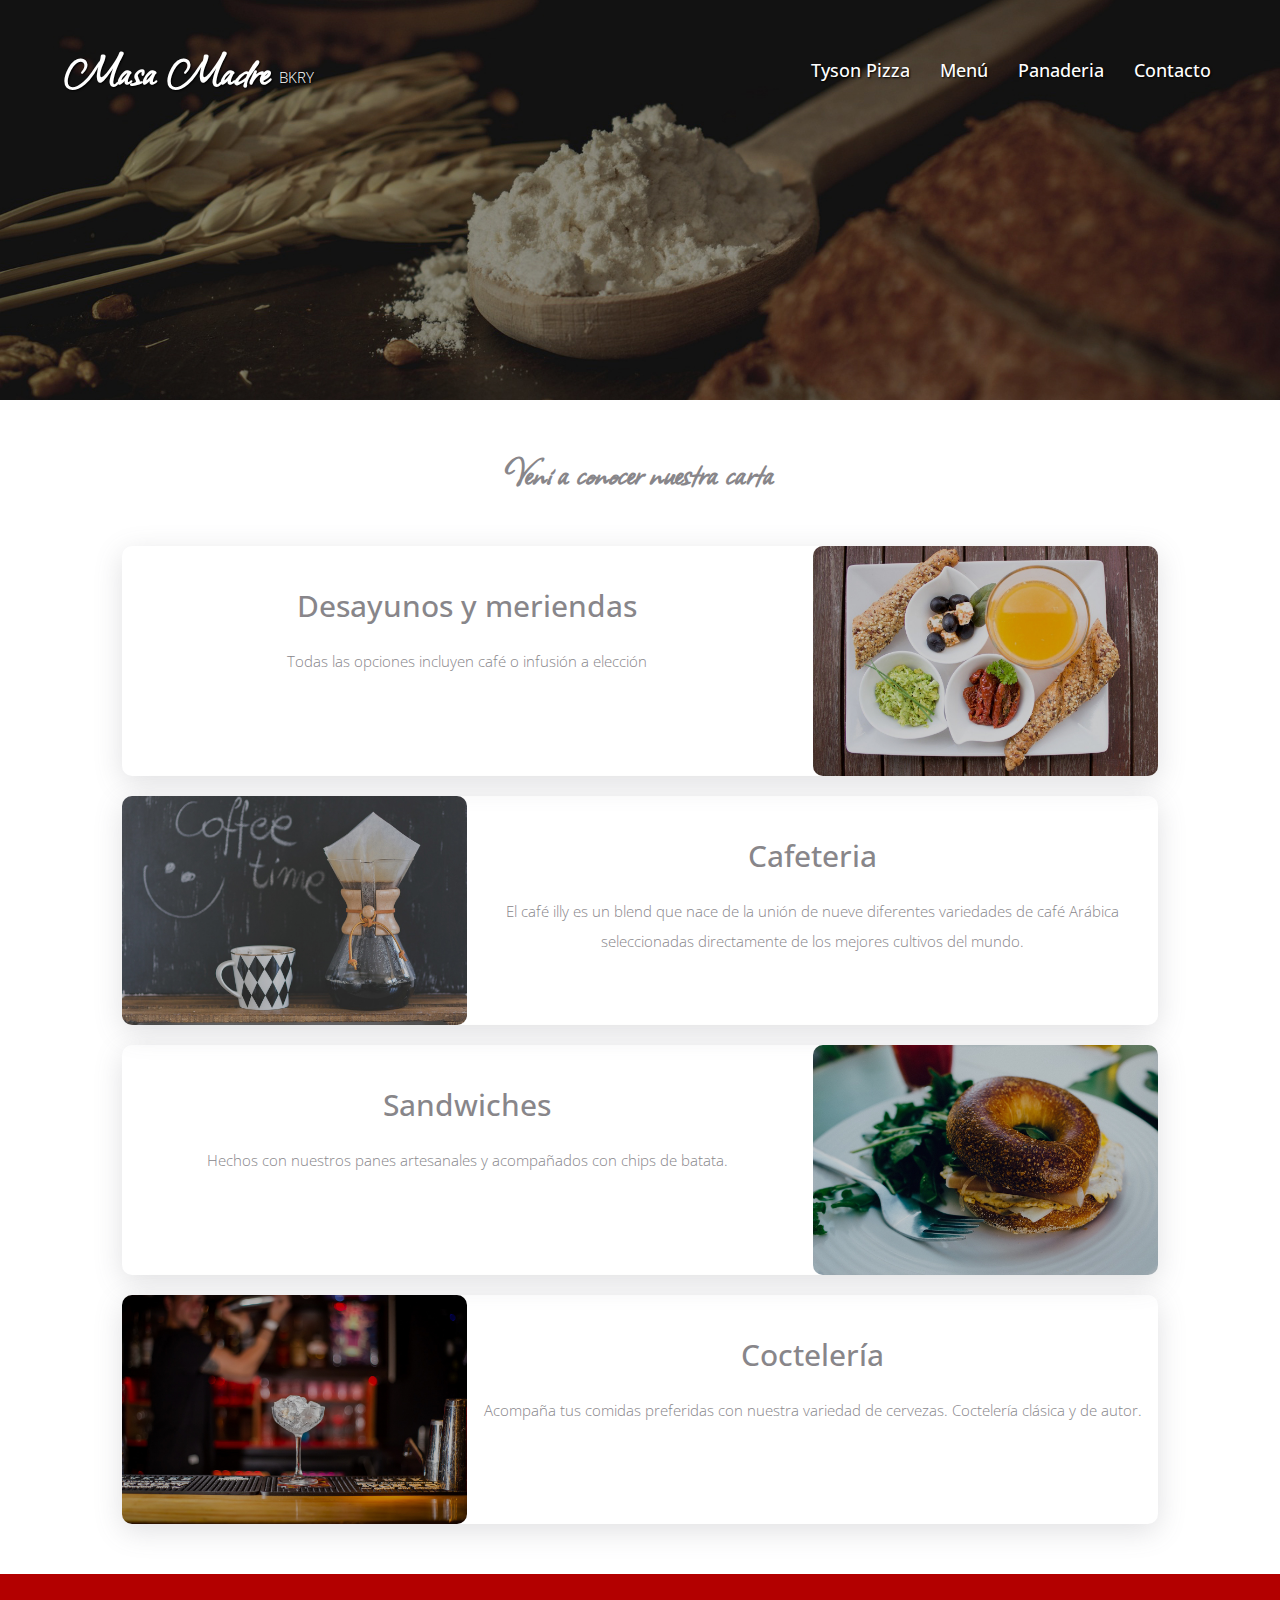
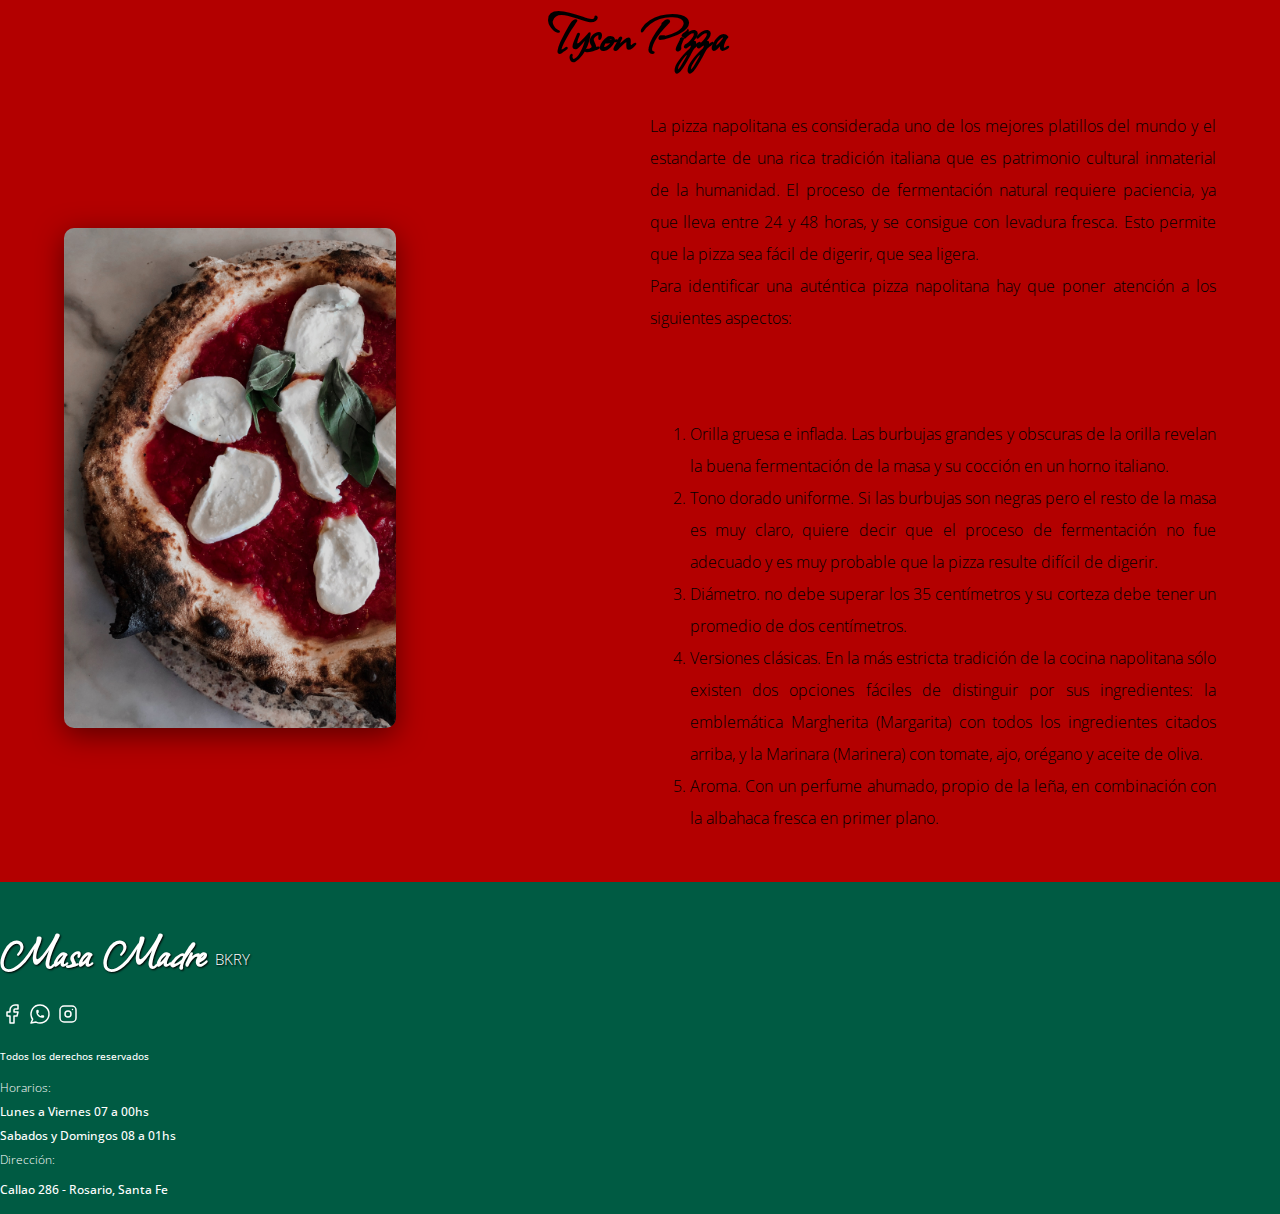
==== commit 6b64d899: "Fixed" ====
--- a/index.html
+++ b/index.html
@@ -38,22 +38,22 @@
                     <div class="desayuno">
                         <p class="titulo_dym mt-3">Desayunos y meriendas</p>
                         <p class="texto_dym">Todas las opciones incluyen café o infusión a elección</p>
-                        <img class="img_dym" src="./img/desayuno.webp" alt="desayuno">
+                        <img class="img_dym" src="./img/desayuno.jpg" alt="desayuno">
                     </div>
                     <div class="cafe">
                         <p class="titulo_cafe mt-3">Cafeteria</p>
                         <p class="texto_cafe">El café illy es un blend que nace de la unión de nueve diferentes variedades de café Arábica seleccionadas directamente de los mejores cultivos del mundo. </p>
-                        <img class="img_cafe" src="./img/cafeteria.webp" alt="cafeteria">
+                        <img class="img_cafe" src="./img/cafeteria.jpg" alt="cafeteria">
                     </div>
                     <div class="sandwich">
                         <p class="titulo_sandwich mt-3">Sandwiches</p>
                         <p class="texto_sandwich">Hechos con nuestros panes artesanales y acompañados con chips de batata.</p>
-                        <img class="img_sandwich" src="./img/sandwich.webp" alt="sandwiches">
+                        <img class="img_sandwich" src="./img/sandwich.jpg" alt="sandwiches">
                     </div>
                     <div class="coctel">
                         <p class="titulo_coctel mt-3">Coctelería</p>
                         <p class="texto_coctel">Acompaña tus comidas preferidas con nuestra variedad de cervezas. Coctelería clásica y de autor.</p>
-                        <img class="img_coctel" src="./img/cocteleria.webp" alt="cocteleria">
+                        <img class="img_coctel" src="./img/cocteleria.jpg" alt="cocteleria">
                     </div>
         </div>
         <div class="tyson">
--- a/css/styles.css
+++ b/css/styles.css
@@ -1,797 +1,955 @@
 :root {
-  --fuentePrincipal: 'Open Sans', sans-serif;
-  --title: 'Allison', cursive;
-  --blanco: #ffffff;
-  --verdeOscuro: #005b43;
-  --verdeClaro: #74ad7b;
-  --amarillo: #f9c54c;
-  --gris: #88868a;
-  --marron: #d8b998;
-  --rojo: #b30000;
+    --fuentePrincipal: 'Open Sans', sans-serif;
+    --title: 'Allison', cursive;
+    --blanco: #ffffff;
+    --verdeOscuro: #005b43;
+    --verdeClaro: #74ad7b;
+    --amarillo: #f9c54c;
+    --gris: #88868a;
+    --marron: #d8b998;
+    --rojo: #b30000;
 }
 
 html {
-  box-sizing: border-box;
-  font-size: 62.5%; /*1rem = 10px*/
+    box-sizing: border-box;
+    font-size: 62.5%; /*1rem = 10px*/
 }
 *, *:before, *:after {
-  box-sizing: inherit;
+    box-sizing: inherit;
 }
 body {
-  font-family: var(--fuentePrincipal);
-  font-size: 1.6rem !important;
-  line-height: 2;
+    font-family: var(--fuentePrincipal);
+    font-size: 1.6rem !important;
+    line-height: 2;
 }
 a {
-  text-decoration: none !important;
+    text-decoration: none !important;
 }
 a:link,
 a:visited {
-  color: white !important;
-}
-nav a:hover {
-  background-color: var(--rojo) !important;
-  border-radius: .5rem !important;
-  padding: .5rem;
+    color: white !important;
+}
+.navegacion__enlace:hover {
+    background-color: var(--rojo) !important;
+    border-radius: .5rem !important;
+    padding: .5rem;
 }
 .no-margin {
-  margin: 0;
+    margin: 0;
 }
 .no-padding {
-  padding: 0;
+    padding: 0;
 }
 .centrar-texto {
-  text-align: center;
+    text-align: center;
 }
 .contenedor {
-  max-width: 120rem;
-  width: 90%;
-  margin: 0 auto;
-  text-align: justify;
+    max-width: 120rem;
+    width: 90%;
+    margin: 0 auto;
+    text-align: justify;
 }
 /*NAVEGACION*/
 .header {
-  background-image: url(../img/portada.webp);
-  height: 25rem;
-  background-size: cover;
-  background-repeat: no-repeat;
-  background-position: center center;
-}
-
-.header__tyson {
-  background-image: url(../img/portadaTyson.webp);
-}
-
-.header__panaderia {
-  background-image: url(../img/portadaPanaderia.webp);
-}
-
-.header__menu {
-  background-image: url(../img/portadaMenu.webp);
-}
-
-.header__tyson, .header__panaderia, .header__menu {
-  height: 25rem;
-  background-size: cover;
-  background-repeat: no-repeat;
-  background-position: center center;
-}
-
-@media (min-width: 768px) {
-  .header {
-    height: 40rem;
+    background-image: url(../img/portada.jpg);
+    height: 25rem;
     background-size: cover;
     background-repeat: no-repeat;
     background-position: center center;
-  }
-  .header__tyson, .header__panaderia, .header__menu {
-    height: 40rem;
+}
+  
+.header__tyson {
+    background-image: url(../img/portadaTyson.jpg);
+}
+  
+.header__panaderia {
+    background-image: url(../img/portadaPanaderia.jpg);
+}
+  
+.header__menu {
+    background-image: url(../img/portadaMenu.jpg);
+}
+  
+.header__tyson, .header__panaderia, .header__menu {
+    height: 25rem;
     background-size: cover;
     background-repeat: no-repeat;
     background-position: center center;
-  }
-}
-
+}
+  
+@media (min-width: 768px) {
+    .header {
+      height: 40rem;
+      background-size: cover;
+      background-repeat: no-repeat;
+      background-position: center center;
+    }
+    .header__tyson, .header__panaderia, .header__menu {
+      height: 40rem;
+      background-size: cover;
+      background-repeat: no-repeat;
+      background-position: center center;
+    }
+}
+  
 .barra {
-  padding-top: 2rem;
+    padding-top: 2rem;
+    text-align: center;
+}
+  
+.barra .logo {
+    text-shadow: 1px 1px 2px #000000;
+    color: var(--blanco);
+}
+  
+.barra .logo__nombre {
+    font-family: var(--title);
+    font-size: 5rem;
+}
+  
+.barra .logo__span {
+    font-family: var(--fuentePrincipal);
+    font-weight: 300;
+    font-size: 1.5rem;
+}
+  
+.barra .navegacion {
+    list-style: none;
+    text-shadow: 1px 1px 2px #000000;
+    font-family: var(--fuentePrincipal);
+    font-weight: 500;
+    color: var(--blanco);
+}
+  
+.barra .navegacion__enlace {
+    display: block;
+    text-align: center;
+    font-size: 1.8rem;
+    color: var(--blanco);
+    padding: .5rem;
+}
+
+#lista-carrito {
+  font-size: 1.2rem;
+  color: var(--gris);
+  text-shadow: 0px 0px 0px;
+}
+.boton__vaciar {
+  font-size: 1rem !important;
+  text-transform: uppercase;
+  letter-spacing: 2px;
   text-align: center;
-}
-
-.barra .logo {
-  text-shadow: 1px 1px 2px #000000;
-  color: var(--blanco);
-}
-
-.barra .logo__nombre {
-  font-family: var(--title);
-  font-size: 5rem;
-}
-
-.barra .logo__span {
+  font-weight: 500;
+  color: #fff;
+  background-color: #b30000;
+  border: none;
+  transition: all 0.3s ease 0s;
+  cursor: pointer;
+  outline: none;
+  border-radius: .5rem !important;
+  padding: .5rem;
+}
+.boton__confirmar {
+  font-size: 1rem !important;
+  text-transform: uppercase;
+  letter-spacing: 2px;
+  text-align: center;
+  font-weight: 500;
+  color: #fff;
+  background-color: var(--verdeClaro);
+  border: none;
+  transition: all 0.3s ease 0s;
+  cursor: pointer;
+  outline: none;
+  border-radius: .5rem !important;
+  padding: .5rem;
+}
+.tabla-nombre {
+  padding: 0 2rem;
+}
+.tabla-precio {
+  padding: 0 1rem;
+}
+.total__carrito {
   font-family: var(--fuentePrincipal);
-  font-weight: 300;
-  font-size: 1.5rem;
-}
-
-.barra .navegacion {
-  list-style: none;
-  text-shadow: 1px 1px 2px #000000;
-  font-family: var(--fuentePrincipal);
-  font-weight: 500;
-  color: var(--blanco);
-}
-
-.barra .navegacion__enlace {
-  display: block;
-  text-align: center;
-  font-size: 1.8rem;
-  color: var(--blanco);
-  padding: .5rem;
-}
-
+  font-size: 500;
+  color: #88868a;
+  text-shadow: 0px 0px 0px;
+}
+  
 @media (min-width: 768px) {
-  .barra {
+    .barra {
+      display: -webkit-box;
+      display: -ms-flexbox;
+      display: flex;
+      -webkit-box-pack: justify;
+          -ms-flex-pack: justify;
+              justify-content: space-between;
+      -webkit-box-align: center;
+          -ms-flex-align: center;
+              align-items: center;
+    }
+    .barra .navegacion {
+      display: -webkit-box;
+      display: -ms-flexbox;
+      display: flex;
+      gap: 2rem;
+    }
+}
+
+/* MAIN SECTION */
+.presentacion__titulo {
+    font-family: var(--title);
+    color: var(--gris);
+    text-align: center;
+    font-size: 4rem;
+  }
+  
+  .presentacion {
+    background-color: var(--blanco);
     display: -webkit-box;
     display: -ms-flexbox;
     display: flex;
-    -webkit-box-pack: justify;
-        -ms-flex-pack: justify;
-            justify-content: space-between;
+    -webkit-box-orient: vertical;
+    -webkit-box-direction: normal;
+        -ms-flex-direction: column;
+            flex-direction: column;
     -webkit-box-align: center;
         -ms-flex-align: center;
             align-items: center;
-  }
-  .barra .navegacion {
+    gap: 2rem;
+    color: var(--gris);
+    margin-bottom: 5rem;
+  }
+  
+  .presentacion .desayuno,
+  .presentacion .cafe,
+  .presentacion .sandwich,
+  .presentacion .coctel {
+    -webkit-box-shadow: rgba(100, 100, 111, 0.2) 0px 7px 29px 0px;
+            box-shadow: rgba(100, 100, 111, 0.2) 0px 7px 29px 0px;
+    border-radius: 1rem;
+    max-width: 90%;
     display: -webkit-box;
     display: -ms-flexbox;
     display: flex;
-    gap: 2rem;
-  }
-}
-
-/* MAIN SECTION */
-.presentacion__titulo {
-  font-family: var(--title);
-  color: var(--gris);
-  text-align: center;
-  font-size: 4rem;
-}
-
-.presentacion {
-  background-color: var(--blanco);
-  display: -webkit-box;
-  display: -ms-flexbox;
-  display: flex;
-  -webkit-box-orient: vertical;
-  -webkit-box-direction: normal;
-      -ms-flex-direction: column;
-          flex-direction: column;
-  -webkit-box-align: center;
-      -ms-flex-align: center;
-          align-items: center;
-  gap: 2rem;
-  color: var(--gris);
-  margin-bottom: 5rem;
-}
-
-.presentacion .desayuno,
-.presentacion .cafe,
-.presentacion .sandwich,
-.presentacion .coctel {
-  -webkit-box-shadow: rgba(100, 100, 111, 0.2) 0px 7px 29px 0px;
-          box-shadow: rgba(100, 100, 111, 0.2) 0px 7px 29px 0px;
-  border-radius: 1rem;
-  max-width: 90%;
-  display: -webkit-box;
-  display: -ms-flexbox;
-  display: flex;
-  -ms-flex-wrap: wrap;
-      flex-wrap: wrap;
-  -webkit-box-pack: center;
-      -ms-flex-pack: center;
-          justify-content: center;
-}
-
-.presentacion .titulo_dym,
-.presentacion .titulo_cafe,
-.presentacion .titulo_sandwich,
-.presentacion .titulo_coctel {
-  font-family: var(--fuentePrincipal);
-  font-weight: 500;
-  font-size: 2rem;
-  text-align: center;
-  margin-bottom: 0;
-}
-
-.presentacion .texto_dym,
-.presentacion .texto_cafe,
-.presentacion .texto_sandwich,
-.presentacion .texto_coctel {
-  font-family: var(--fuentePrincipal);
-  font-weight: 300;
-  font-size: 1.5rem;
-  text-align: center;
-}
-
-.presentacion .img_dym,
-.presentacion .img_cafe,
-.presentacion .img_sandwich,
-.presentacion .img_coctel {
-  width: 100%;
-  border-radius: 1rem;
-  margin: 1rem auto;
-}
-
-@media (min-width: 768px) {
-  .presentacion .presentacion__titulo {
-    font-size: 5rem;
-  }
+    -ms-flex-wrap: wrap;
+        flex-wrap: wrap;
+    -webkit-box-pack: center;
+        -ms-flex-pack: center;
+            justify-content: center;
+  }
+  
   .presentacion .titulo_dym,
   .presentacion .titulo_cafe,
   .presentacion .titulo_sandwich,
   .presentacion .titulo_coctel {
-    font-size: 3rem;
-  }
-  .presentacion .desayuno,
-  .presentacion .cafe,
-  .presentacion .sandwich,
-  .presentacion .coctel {
-    display: -ms-grid;
-    display: grid;
-    -ms-grid-columns: 1fr 1fr;
+    font-family: var(--fuentePrincipal);
+    font-weight: 500;
+    font-size: 2rem;
+    text-align: center;
+    margin-bottom: 0;
+  }
+  
+  .presentacion .texto_dym,
+  .presentacion .texto_cafe,
+  .presentacion .texto_sandwich,
+  .presentacion .texto_coctel {
+    font-family: var(--fuentePrincipal);
+    font-weight: 300;
+    font-size: 1.5rem;
+    text-align: center;
+  }
+  
+  .presentacion .img_dym,
+  .presentacion .img_cafe,
+  .presentacion .img_sandwich,
+  .presentacion .img_coctel {
+    width: 100%;
+    border-radius: 1rem;
+    margin: 1rem auto;
+  }
+  
+  @media (min-width: 768px) {
+    .presentacion .presentacion__titulo {
+      font-size: 5rem;
+    }
+    .presentacion .titulo_dym,
+    .presentacion .titulo_cafe,
+    .presentacion .titulo_sandwich,
+    .presentacion .titulo_coctel {
+      font-size: 3rem;
+    }
+    .presentacion .desayuno,
+    .presentacion .cafe,
+    .presentacion .sandwich,
+    .presentacion .coctel {
+      display: -ms-grid;
+      display: grid;
+      -ms-grid-columns: 1fr 1fr;
+          grid-template-columns: 1fr 1fr;
+      -webkit-box-pack: center;
+          -ms-flex-pack: center;
+              justify-content: center;
+      width: 90%;
+      height: auto;
+    }
+    .presentacion .desayuno {
+      display: -ms-grid;
+      display: grid;
+      -ms-grid-columns: 2fr 1fr;
+          grid-template-columns: 2fr 1fr;
+    }
+    .presentacion .cafe {
+      display: -ms-grid;
+      display: grid;
+      -ms-grid-columns: 1fr 2fr;
+          grid-template-columns: 1fr 2fr;
+      -ms-flex-line-pack: center;
+          align-content: center;
+    }
+    .presentacion .sandwich {
+      display: -ms-grid;
+      display: grid;
+      -ms-grid-columns: 2fr 1fr;
+          grid-template-columns: 2fr 1fr;
+    }
+    .presentacion .coctel {
+      display: -ms-grid;
+      display: grid;
+      -ms-grid-columns: 1fr 2fr;
+          grid-template-columns: 1fr 2fr;
+    }
+    .presentacion .titulo_dym,
+    .presentacion .texto_dym {
+      -ms-grid-column: 1;
+      -ms-grid-column-span: 1;
+      grid-column: 1/2;
+      -ms-grid-row: 1;
+      -ms-grid-row-span: 1;
+      grid-row: 1/2;
+    }
+    .presentacion .texto_dym {
+      margin-top: 10rem;
+    }
+    .presentacion .img_dym {
+      -ms-grid-row: 1;
+      -ms-grid-row-span: 1;
+      grid-row: 1/2;
+      margin: 0;
+    }
+    .presentacion .titulo_cafe,
+    .presentacion .texto_cafe {
+      -ms-grid-column: 2;
+      -ms-grid-column-span: 1;
+      grid-column: 2/3;
+      -ms-grid-row: 1;
+      -ms-grid-row-span: 1;
+      grid-row: 1/2;
+    }
+    .presentacion .texto_cafe {
+      margin-top: 10rem;
+    }
+    .presentacion .img_cafe {
+      -ms-grid-row: 1;
+      -ms-grid-row-span: 1;
+      grid-row: 1/2;
+      margin: 0;
+    }
+    .presentacion .titulo_sandwich,
+    .presentacion .texto_sandwich {
+      -ms-grid-column: 1;
+      -ms-grid-column-span: 1;
+      grid-column: 1/2;
+      -ms-grid-row: 1;
+      -ms-grid-row-span: 1;
+      grid-row: 1/2;
+    }
+    .presentacion .texto_sandwich {
+      margin-top: 10rem;
+    }
+    .presentacion .img_sandwich {
+      -ms-grid-row: 1;
+      -ms-grid-row-span: 1;
+      grid-row: 1/2;
+      margin: 0;
+    }
+    .presentacion .titulo_coctel,
+    .presentacion .texto_coctel {
+      -ms-grid-column: 2;
+      -ms-grid-column-span: 1;
+      grid-column: 2/3;
+      -ms-grid-row: 1;
+      -ms-grid-row-span: 1;
+      grid-row: 1/2;
+    }
+    .presentacion .texto_coctel {
+      margin-top: 10rem;
+    }
+    .presentacion .img_coctel {
+      -ms-grid-row: 1;
+      -ms-grid-row-span: 1;
+      grid-row: 1/2;
+      margin: 0;
+    }
+  }
+  
+  @media (min-width: 992px) {
+    .presentacion .desayuno {
+      display: -ms-grid;
+      display: grid;
+      -ms-grid-columns: 2fr 1fr;
+          grid-template-columns: 2fr 1fr;
+    }
+    .presentacion .cafe {
+      display: -ms-grid;
+      display: grid;
+      -ms-grid-columns: 1fr 2fr;
+          grid-template-columns: 1fr 2fr;
+    }
+    .presentacion .sandwich {
+      display: -ms-grid;
+      display: grid;
+      -ms-grid-columns: 2fr 1fr;
+          grid-template-columns: 2fr 1fr;
+    }
+    .presentacion .coctel {
+      display: -ms-grid;
+      display: grid;
+      -ms-grid-columns: 1fr 2fr;
+          grid-template-columns: 1fr 2fr;
+    }
+    .presentacion .titulo_dym,
+    .presentacion .texto_dym {
+      -ms-grid-column: 1;
+      -ms-grid-column-span: 1;
+      grid-column: 1/2;
+      -ms-grid-row: 1;
+      -ms-grid-row-span: 1;
+      grid-row: 1/2;
+    }
+    .presentacion .texto_dym {
+      margin-top: 10rem;
+    }
+    .presentacion .img_dym {
+      -ms-grid-row: 1;
+      -ms-grid-row-span: 1;
+      grid-row: 1/2;
+      height: 100%;
+      margin: 0;
+    }
+    .presentacion .titulo_cafe,
+    .presentacion .texto_cafe {
+      -ms-grid-column: 2;
+      -ms-grid-column-span: 1;
+      grid-column: 2/3;
+      -ms-grid-row: 1;
+      -ms-grid-row-span: 1;
+      grid-row: 1/2;
+    }
+    .presentacion .texto_cafe {
+      margin-top: 10rem;
+    }
+    .presentacion .img_cafe {
+      -ms-grid-row: 1;
+      -ms-grid-row-span: 1;
+      grid-row: 1/2;
+      margin: 0;
+      height: 100%;
+    }
+    .presentacion .titulo_sandwich,
+    .presentacion .texto_sandwich {
+      -ms-grid-column: 1;
+      -ms-grid-column-span: 1;
+      grid-column: 1/2;
+      -ms-grid-row: 1;
+      -ms-grid-row-span: 1;
+      grid-row: 1/2;
+    }
+    .presentacion .texto_sandwich {
+      margin-top: 10rem;
+    }
+    .presentacion .img_sandwich {
+      -ms-grid-row: 1;
+      -ms-grid-row-span: 1;
+      grid-row: 1/2;
+      margin: 0;
+      height: 100%;
+    }
+    .presentacion .titulo_coctel,
+    .presentacion .texto_coctel {
+      -ms-grid-column: 2;
+      -ms-grid-column-span: 1;
+      grid-column: 2/3;
+      -ms-grid-row: 1;
+      -ms-grid-row-span: 1;
+      grid-row: 1/2;
+    }
+    .presentacion .texto_coctel {
+      margin-top: 10rem;
+    }
+    .presentacion .img_coctel {
+      -ms-grid-row: 1;
+      -ms-grid-row-span: 1;
+      grid-row: 1/2;
+      margin: 0;
+      height: 100%;
+    }
+}
+/* TYSON PIZZA */
+.tyson {
+    background-color: var(--rojo);
+    color: black;
+}
+.tyson__titulo {
+    font-family: var(--title);
+    font-size: 6rem;
+    text-align: center;
+    margin-bottom: 0;
+}
+.tyson__texto {
+    font-family: var(--fuentePrincipal);
+    font-weight: 300;
+    text-align: justify;
+}
+.tyson__lista {
+    font-family: var(--fuentePrincipal);
+    font-weight: 300;
+    text-align: justify;
+}
+.tyson__foto {
+    width: 90%;
+    margin-bottom: 2rem;
+    border-radius: 1rem;
+    box-shadow: rgb(0, 0, 0, .5) 0px 7px 29px 0px;
+}
+.tyson__grid {
+    display: flex;
+    flex-direction: column;
+    align-items: center;
+    justify-content: center;
+}
+@media (min-width: 480px) {
+    .tyson__foto {
+        width: 50%;
+    }
+}
+@media (min-width: 992px) {
+    .tyson__grid {
+        display: grid;
         grid-template-columns: 1fr 1fr;
-    -webkit-box-pack: center;
-        -ms-flex-pack: center;
-            justify-content: center;
-    width: 90%;
-    height: auto;
-  }
-  .presentacion .desayuno {
-    display: -ms-grid;
-    display: grid;
-    -ms-grid-columns: 2fr 1fr;
-        grid-template-columns: 2fr 1fr;
-  }
-  .presentacion .cafe {
-    display: -ms-grid;
-    display: grid;
-    -ms-grid-columns: 1fr 2fr;
-        grid-template-columns: 1fr 2fr;
-    -ms-flex-line-pack: center;
-        align-content: center;
-  }
-  .presentacion .sandwich {
-    display: -ms-grid;
-    display: grid;
-    -ms-grid-columns: 2fr 1fr;
-        grid-template-columns: 2fr 1fr;
-  }
-  .presentacion .coctel {
-    display: -ms-grid;
-    display: grid;
-    -ms-grid-columns: 1fr 2fr;
-        grid-template-columns: 1fr 2fr;
-  }
-  .presentacion .titulo_dym,
-  .presentacion .texto_dym {
+        grid-template-rows: 1fr 2fr;
+        gap: 2rem;
+    }
+    .tyson__texto {
+        grid-column: 2/3;
+        grid-row: 1/2;
+    }
+    .tyson__lista {
+        grid-column: 2/3;
+        grid-row: 2/3;
+    }
+    .tyson__foto {
+        grid-column: 1/2;
+        grid-row: 1/3;
+        height: 50rem;
+        width: auto;
+    }
+}
+.pizza__titulo {
+    font-family: var(--title);
+    font-size: 4rem;
+    color: var(--gris);
+}
+.pizza {
+    box-shadow: rgba(100, 100, 111, 0.2) 0px 7px 29px 0px;
+    border-radius: .5rem;
+}
+.titulos__carrito, .pizza__nombre {
+    font-family: var(--fuentePrincipal);
+    font-weight: 500;
+    font-size: 2rem;
+    color: var(--gris);
+    text-align: center;
+}
+.pizza__descripcion {
+    font-family: var(--fuentePrincipal);
+    font-weight: 300;
+    font-size: 1.5rem;
+    color: var(--gris);
+}
+.boton__agregar {
+  padding: 1rem 1rem;
+  font-size: 1rem !important;
+  text-transform: uppercase;
+  letter-spacing: 2px;
+  text-align: center;
+  font-weight: 500;
+  color: #fff;
+  background-color: #b30000;
+  border: none;
+  border-radius: 3rem !important;
+  box-shadow: 0px 5px 5px #B33535;
+  transition: all 0.3s ease 0s;
+  cursor: pointer;
+  outline: none;
+}
+
+/* PANADERIA */
+.panaderia__slide {
+    text-align: center;
+}
+.masamadre__titulo {
+    font-family: var(--title);
+    color: var(--gris);
+    font-size: 4rem;
+    text-align: center;
+}
+.masamadre__texto {
+    font-family: var(--fuentePrincipal);
+    font-weight: 300;
+    font-size: 1.5rem;
+    color: var(--gris);
+    text-align: justify;
+}
+/* MENU */
+.menu {
+  display: -ms-grid;
+  display: grid;
+  background-color: black;
+}
+
+.menu__titulo {
+  font-family: var(--title);
+  color: var(--gris);
+  font-size: 3rem;
+}
+
+.menu__opcion {
+  font-family: var(--fuentePrincipal);
+  font-weight: 500;
+  color: var(--gris);
+  font-size: 1.5rem;
+  padding-left: 2rem;
+}
+
+.menu__descripcion {
+  font-family: var(--fuentePrincipal);
+  font-weight: 300;
+  color: var(--gris);
+  font-size: 1.2rem;
+  padding-left: 4rem;
+}
+@media (min-width: 768px) {
+  .menu__antipasto {
     -ms-grid-column: 1;
     -ms-grid-column-span: 1;
     grid-column: 1/2;
-    -ms-grid-row: 1;
-    -ms-grid-row-span: 1;
-    grid-row: 1/2;
-  }
-  .presentacion .texto_dym {
-    margin-top: 10rem;
-  }
-  .presentacion .img_dym {
-    -ms-grid-row: 1;
-    -ms-grid-row-span: 1;
-    grid-row: 1/2;
-    margin: 0;
-  }
-  .presentacion .titulo_cafe,
-  .presentacion .texto_cafe {
+  }
+  .menu__bebida {
     -ms-grid-column: 2;
     -ms-grid-column-span: 1;
     grid-column: 2/3;
-    -ms-grid-row: 1;
-    -ms-grid-row-span: 1;
-    grid-row: 1/2;
-  }
-  .presentacion .texto_cafe {
-    margin-top: 10rem;
-  }
-  .presentacion .img_cafe {
-    -ms-grid-row: 1;
-    -ms-grid-row-span: 1;
-    grid-row: 1/2;
-    margin: 0;
-  }
-  .presentacion .titulo_sandwich,
-  .presentacion .texto_sandwich {
+  }
+  .menu__bowl {
     -ms-grid-column: 1;
     -ms-grid-column-span: 1;
     grid-column: 1/2;
-    -ms-grid-row: 1;
-    -ms-grid-row-span: 1;
-    grid-row: 1/2;
-  }
-  .presentacion .texto_sandwich {
-    margin-top: 10rem;
-  }
-  .presentacion .img_sandwich {
-    -ms-grid-row: 1;
-    -ms-grid-row-span: 1;
-    grid-row: 1/2;
-    margin: 0;
-  }
-  .presentacion .titulo_coctel,
-  .presentacion .texto_coctel {
+  }
+  .menu__dym {
     -ms-grid-column: 2;
     -ms-grid-column-span: 1;
     grid-column: 2/3;
-    -ms-grid-row: 1;
-    -ms-grid-row-span: 1;
-    grid-row: 1/2;
-  }
-  .presentacion .texto_coctel {
-    margin-top: 10rem;
-  }
-  .presentacion .img_coctel {
-    -ms-grid-row: 1;
-    -ms-grid-row-span: 1;
-    grid-row: 1/2;
-    margin: 0;
+  }
+  .menu__sandwich {
+    -ms-grid-column: 1;
+    -ms-grid-column-span: 2;
+    grid-column: 1/3;
   }
 }
 
 @media (min-width: 992px) {
-  .presentacion .desayuno {
-    display: -ms-grid;
-    display: grid;
-    -ms-grid-columns: 2fr 1fr;
-        grid-template-columns: 2fr 1fr;
-  }
-  .presentacion .cafe {
-    display: -ms-grid;
-    display: grid;
-    -ms-grid-columns: 1fr 2fr;
-        grid-template-columns: 1fr 2fr;
-  }
-  .presentacion .sandwich {
-    display: -ms-grid;
-    display: grid;
-    -ms-grid-columns: 2fr 1fr;
-        grid-template-columns: 2fr 1fr;
-  }
-  .presentacion .coctel {
-    display: -ms-grid;
-    display: grid;
-    -ms-grid-columns: 1fr 2fr;
-        grid-template-columns: 1fr 2fr;
-  }
-  .presentacion .titulo_dym,
-  .presentacion .texto_dym {
+  .menu__antipasto {
     -ms-grid-column: 1;
     -ms-grid-column-span: 1;
     grid-column: 1/2;
-    -ms-grid-row: 1;
-    -ms-grid-row-span: 1;
-    grid-row: 1/2;
-  }
-  .presentacion .texto_dym {
-    margin-top: 10rem;
-  }
-  .presentacion .img_dym {
-    -ms-grid-row: 1;
-    -ms-grid-row-span: 1;
-    grid-row: 1/2;
-    height: 100%;
-    margin: 0;
-  }
-  .presentacion .titulo_cafe,
-  .presentacion .texto_cafe {
+  }
+  .menu__bebida {
     -ms-grid-column: 2;
     -ms-grid-column-span: 1;
     grid-column: 2/3;
-    -ms-grid-row: 1;
-    -ms-grid-row-span: 1;
-    grid-row: 1/2;
-  }
-  .presentacion .texto_cafe {
-    margin-top: 10rem;
-  }
-  .presentacion .img_cafe {
-    -ms-grid-row: 1;
-    -ms-grid-row-span: 1;
-    grid-row: 1/2;
-    margin: 0;
-    height: 100%;
-  }
-  .presentacion .titulo_sandwich,
-  .presentacion .texto_sandwich {
+  }
+  .menu__bowl {
+    -ms-grid-column: 3;
+    -ms-grid-column-span: 1;
+    grid-column: 3/4;
+  }
+  .menu__dym {
     -ms-grid-column: 1;
     -ms-grid-column-span: 1;
     grid-column: 1/2;
-    -ms-grid-row: 1;
-    -ms-grid-row-span: 1;
-    grid-row: 1/2;
-  }
-  .presentacion .texto_sandwich {
-    margin-top: 10rem;
-  }
-  .presentacion .img_sandwich {
-    -ms-grid-row: 1;
-    -ms-grid-row-span: 1;
-    grid-row: 1/2;
-    margin: 0;
-    height: 100%;
-  }
-  .presentacion .titulo_coctel,
-  .presentacion .texto_coctel {
+  }
+  .menu__sandwich {
     -ms-grid-column: 2;
     -ms-grid-column-span: 1;
     grid-column: 2/3;
-    -ms-grid-row: 1;
-    -ms-grid-row-span: 1;
-    grid-row: 1/2;
-  }
-  .presentacion .texto_coctel {
-    margin-top: 10rem;
-  }
-  .presentacion .img_coctel {
-    -ms-grid-row: 1;
-    -ms-grid-row-span: 1;
-    grid-row: 1/2;
+  }
+}
+.menu__img {
+    box-shadow: rgba(100, 100, 111, 0.2) 0px 7px 29px 0px;
+}
+
+
+/* CONTACTO */
+.formulario {
+    background-color: var(--verdeClaro);
+    width: min(80rem, 100%);
+    box-shadow: rgba(100, 100, 111, 0.2) 0px 7px 29px 0px;
+    margin: 2rem auto;
+    padding: 2rem;
+    border-radius: 1rem;
+}
+.formulario fieldset {
+    border: none;
+}
+  
+.formulario .contacto {
+    text-align: center;
+    font-family: var(--fuentePrincipal);
+    font-weight: 500;
+    font-size: 3rem;
     margin: 0;
-    height: 100%;
-  }
-}
-/* TYSON PIZZA */
-.tyson {
-  background-color: var(--rojo);
-  color: black;
-}
-.tyson__titulo {
-  font-family: var(--title);
-  font-size: 6rem;
-  text-align: center;
-  margin-bottom: 0;
-}
-.tyson__texto {
-  font-family: var(--fuentePrincipal);
-  font-weight: 300;
-  text-align: justify;
-}
-.tyson__lista {
-  font-family: var(--fuentePrincipal);
-  font-weight: 300;
-  text-align: justify;
-}
-.tyson__foto {
-  width: 90%;
-  margin-bottom: 2rem;
-  border-radius: 1rem;
-  box-shadow: rgb(0, 0, 0, .5) 0px 7px 29px 0px;
-}
-.tyson__grid {
-  display: flex;
-  flex-direction: column;
-  align-items: center;
-  justify-content: center;
-}
-@media (min-width: 480px) {
-  .tyson__foto {
-      width: 50%;
-  }
-}
-@media (min-width: 992px) {
-  .tyson__grid {
-      display: grid;
-      grid-template-columns: 1fr 1fr;
-      grid-template-rows: 1fr 2fr;
-      gap: 2rem;
-  }
-  .tyson__texto {
-      grid-column: 2/3;
-      grid-row: 1/2;
-  }
-  .tyson__lista {
-      grid-column: 2/3;
-      grid-row: 2/3;
-  }
-  .tyson__foto {
-      grid-column: 1/2;
-      grid-row: 1/3;
-      height: 50rem;
-      width: auto;
-  }
-}
-.pizza__titulo {
-  font-family: var(--title);
-  font-size: 4rem;
-  color: var(--gris);
-}
-.pizza {
-  box-shadow: rgba(100, 100, 111, 0.2) 0px 7px 29px 0px;
-  border-radius: .5rem;
-}
-.pizza__nombre {
+}
+  
+.formulario .campos {
+    display: -webkit-box;
+    display: -ms-flexbox;
+    display: flex;
+    -webkit-box-orient: vertical;
+    -webkit-box-direction: normal;
+        -ms-flex-direction: column;
+            flex-direction: column;
+    margin-bottom: 1rem;
+}
+  
+.formulario .input-text {
+    font-family: var(--fuentePrincipal);
+    font-weight: 500;
+}
+  
+.formulario .checkbox {
+    margin-bottom: 1rem;
+}
+.formulario .boton__enviar,
+.formulario .boton__reset {
   font-family: var(--fuentePrincipal);
   font-weight: 500;
-  font-size: 2rem;
-  color: var(--gris);
   text-align: center;
-}
-.pizza__descripcion {
-  font-family: var(--fuentePrincipal);
-  font-weight: 300;
-  font-size: 1.5rem;
-  color: var(--gris);
-}
-
-/* PANADERIA */
-.panaderia__slide {
-  text-align: center;
-}
-.masamadre__titulo {
-  font-family: var(--title);
-  color: var(--gris);
-  font-size: 4rem;
-  text-align: center;
-}
-.masamadre__texto {
-  font-family: var(--fuentePrincipal);
-  font-weight: 300;
-  font-size: 1.5rem;
-  color: var(--gris);
-  text-align: justify;
-}
-/* MENU */
-.menu {
-display: -ms-grid;
-display: grid;
-background-color: black;
-}
-
-.menu__titulo {
-font-family: var(--title);
-color: var(--gris);
-font-size: 3rem;
-}
-
-.menu__opcion {
-font-family: var(--fuentePrincipal);
-font-weight: 500;
-color: var(--gris);
-font-size: 1.5rem;
-padding-left: 2rem;
-}
-
-.menu__descripcion {
-font-family: var(--fuentePrincipal);
-font-weight: 300;
-color: var(--gris);
-font-size: 1.2rem;
-padding-left: 4rem;
-}
+  padding: .5rem .5rem;
+  background-color: #ffffff;
+  color: #000000;
+  border: none;
+  border-radius: .2rem;
+}
+
+.formulario .boton__reset:hover {
+  background-color: #b30000;
+  color: #ffffff;
+}
+
+.formulario .boton__enviar:hover {
+  background-color: #005b43;
+  color: #ffffff;
+}
+
+  
 @media (min-width: 768px) {
-.menu__antipasto {
-  -ms-grid-column: 1;
-  -ms-grid-column-span: 1;
-  grid-column: 1/2;
-}
-.menu__bebida {
-  -ms-grid-column: 2;
-  -ms-grid-column-span: 1;
-  grid-column: 2/3;
-}
-.menu__bowl {
-  -ms-grid-column: 1;
-  -ms-grid-column-span: 1;
-  grid-column: 1/2;
-}
-.menu__dym {
-  -ms-grid-column: 2;
-  -ms-grid-column-span: 1;
-  grid-column: 2/3;
-}
-.menu__sandwich {
-  -ms-grid-column: 1;
-  -ms-grid-column-span: 2;
-  grid-column: 1/3;
-}
-}
-
-@media (min-width: 992px) {
-.menu__antipasto {
-  -ms-grid-column: 1;
-  -ms-grid-column-span: 1;
-  grid-column: 1/2;
-}
-.menu__bebida {
-  -ms-grid-column: 2;
-  -ms-grid-column-span: 1;
-  grid-column: 2/3;
-}
-.menu__bowl {
-  -ms-grid-column: 3;
-  -ms-grid-column-span: 1;
-  grid-column: 3/4;
-}
-.menu__dym {
-  -ms-grid-column: 1;
-  -ms-grid-column-span: 1;
-  grid-column: 1/2;
-}
-.menu__sandwich {
-  -ms-grid-column: 2;
-  -ms-grid-column-span: 1;
-  grid-column: 2/3;
-}
-}
-.menu__img {
-  box-shadow: rgba(100, 100, 111, 0.2) 0px 7px 29px 0px;
-}
-
-
-/* CONTACTO */
-.formulario {
-  background-color: var(--verdeClaro);
-  width: min(80rem, 100%);
-  box-shadow: rgba(100, 100, 111, 0.2) 0px 7px 29px 0px;
-  margin: 2rem auto;
-  padding: 2rem;
-  border-radius: 1rem;
-}
-.formulario fieldset {
-  border: none;
-}
-
-.formulario .contacto {
-  text-align: center;
-  font-family: var(--fuentePrincipal);
-  font-weight: 500;
-  font-size: 3rem;
-  margin: 0;
-}
-
-.formulario .campos {
-  display: -webkit-box;
-  display: -ms-flexbox;
-  display: flex;
-  -webkit-box-orient: vertical;
-  -webkit-box-direction: normal;
-      -ms-flex-direction: column;
-          flex-direction: column;
-  margin-bottom: 1rem;
-}
-
-.formulario .input-text {
-  font-family: var(--fuentePrincipal);
-  font-weight: 500;
-}
-
-.formulario .checkbox {
-  margin-bottom: 1rem;
-}
-.formulario .boton__enviar,
-.formulario .boton__reset {
-font-family: var(--fuentePrincipal);
-font-weight: 500;
-text-align: center;
-padding: .5rem .5rem;
-background-color: #ffffff;
-color: #000000;
-border: none;
-border-radius: .2rem;
-}
-
-.formulario .boton__reset:hover {
-background-color: #b30000;
-color: #ffffff;
-}
-
-.formulario .boton__enviar:hover {
-background-color: #005b43;
-color: #ffffff;
-}
-
-
-@media (min-width: 768px) {
-  .formulario .contenedor-campos {
-    display: -ms-grid;
-    display: grid;
-    -ms-grid-columns: 1fr 1fr;
-        grid-template-columns: 1fr 1fr;
-    gap: 1rem;
-    -webkit-box-pack: end;
-        -ms-flex-pack: end;
-            justify-content: end;
-  }
-  .formulario .input-nombre {
-    -ms-grid-column: 1;
-    -ms-grid-column-span: 1;
-    grid-column: 1/2;
-  }
-  .formulario .input-telefono {
-    -ms-grid-column: 2;
-    -ms-grid-column-span: 1;
-    grid-column: 2/3;
-  }
-  .formulario .input-email {
-    -ms-grid-column: 1;
-    -ms-grid-column-span: 2;
-    grid-column: 1/3;
-  }
-  .formulario .input-opcion {
-    -ms-grid-column: 1;
-    -ms-grid-column-span: 1;
-    grid-column: 1/2;
-  }
-  .formulario .input-mensaje {
-    -ms-grid-column: 1;
-    -ms-grid-column-span: 2;
-    grid-column: 1/3;
-  }
-  .formulario .checkbox {
-    -ms-grid-column: 1;
-    -ms-grid-column-span: 1;
-    grid-column: 1/2;
-  }
+    .formulario .contenedor-campos {
+      display: -ms-grid;
+      display: grid;
+      -ms-grid-columns: 1fr 1fr;
+          grid-template-columns: 1fr 1fr;
+      gap: 1rem;
+      -webkit-box-pack: end;
+          -ms-flex-pack: end;
+              justify-content: end;
+    }
+    .formulario .input-nombre {
+      -ms-grid-column: 1;
+      -ms-grid-column-span: 1;
+      grid-column: 1/2;
+    }
+    .formulario .input-telefono {
+      -ms-grid-column: 2;
+      -ms-grid-column-span: 1;
+      grid-column: 2/3;
+    }
+    .formulario .input-email {
+      -ms-grid-column: 1;
+      -ms-grid-column-span: 2;
+      grid-column: 1/3;
+    }
+    .formulario .input-opcion {
+      -ms-grid-column: 1;
+      -ms-grid-column-span: 1;
+      grid-column: 1/2;
+    }
+    .formulario .input-mensaje {
+      -ms-grid-column: 1;
+      -ms-grid-column-span: 2;
+      grid-column: 1/3;
+    }
+    .formulario .checkbox {
+      -ms-grid-column: 1;
+      -ms-grid-column-span: 1;
+      grid-column: 1/2;
+    }
 }
 
 /* FOOTER */
 .footer {
-  background-color: var(--verdeOscuro);
-  color: var(--blanco);
-  padding-top: 2rem;
-  padding-bottom: 1rem;
-  display: block;
-}
-
+    background-color: var(--verdeOscuro);
+    color: var(--blanco);
+    padding-top: 2rem;
+    padding-bottom: 1rem;
+    display: block;
+}
+  
 .footer .logo {
-  text-shadow: 1px 1px 2px #000000;
-  color: var(--blanco);
-}
-
+    text-shadow: 1px 1px 2px #000000;
+    color: var(--blanco);
+}
+  
 .footer .logo__nombre {
-  font-family: var(--title);
-  font-size: 5rem;
-}
-
+    font-family: var(--title);
+    font-size: 5rem;
+}
+  
 .footer .logo__span {
-  font-family: var(--fuentePrincipal);
-  font-weight: 300;
-  font-size: 1.5rem;
-}
-
+    font-family: var(--fuentePrincipal);
+    font-weight: 300;
+    font-size: 1.5rem;
+}
+  
 .footer__titulo {
-  font-family: var(--fuentePrincipal);
-  font-weight: 300;
-  font-size: 1.2rem;
-  margin: 0;
-}
-
+    font-family: var(--fuentePrincipal);
+    font-weight: 300;
+    font-size: 1.2rem;
+    margin: 0;
+}
+  
 .footer__texto {
-  font-family: var(--fuentePrincipal);
-  font-weight: 500;
-  font-size: 1.2rem;
-  margin: 0;
-}
-
+    font-family: var(--fuentePrincipal);
+    font-weight: 500;
+    font-size: 1.2rem;
+    margin: 0;
+}
+  
 .footer .derechos {
-  font-family: var(--fuentePrincipal);
-  font-weight: 500;
-  font-size: 1rem;
+    font-family: var(--fuentePrincipal);
+    font-weight: 500;
+    font-size: 1rem;
 }
 @media (min-width: 768px) {
-  .footer__flex {
-      display: flex;
-      justify-content: space-between;
-      width: 70%;
-      align-items: center;
-  }
-}
-/*# sourceMappingURL=styles.css.map */+    .footer__flex {
+        display: flex;
+        justify-content: space-between;
+        width: 70%;
+        align-items: center;
+    }
+}
+/*# sourceMappingURL=styles.css.map */
+
+
+@media (min-width: 550px) {
+  .container {
+    width: 80%; }
+  .column,
+  .columns {
+    margin-left: 4%; }
+  .column:first-child,
+  .columns:first-child {
+    margin-left: 0; }
+
+  .one.column,
+  .one.columns                    { width: 4.66666666667%; }
+  .two.columns                    { width: 13.3333333333%; }
+  .three.columns                  { width: 22%;            }
+  .four.columns                   { width: 30.6666666667%; }
+  .five.columns                   { width: 39.3333333333%; }
+  .six.columns                    { width: 48%;            }
+  .seven.columns                  { width: 56.6666666667%; }
+  .eight.columns                  { width: 65.3333333333%; }
+  .nine.columns                   { width: 74.0%;          }
+  .ten.columns                    { width: 82.6666666667%; }
+  .eleven.columns                 { width: 91.3333333333%; }
+  .twelve.columns                 { width: 100%; margin-left: 0; }
+
+  .one-third.column               { width: 30.6666666667%; }
+  .two-thirds.column              { width: 65.3333333333%; }
+
+  .one-half.column                { width: 48%; }
+
+  /* Offsets */
+  .offset-by-one.column,
+  .offset-by-one.columns          { margin-left: 8.66666666667%; }
+  .offset-by-two.column,
+  .offset-by-two.columns          { margin-left: 17.3333333333%; }
+  .offset-by-three.column,
+  .offset-by-three.columns        { margin-left: 26%;            }
+  .offset-by-four.column,
+  .offset-by-four.columns         { margin-left: 34.6666666667%; }
+  .offset-by-five.column,
+  .offset-by-five.columns         { margin-left: 43.3333333333%; }
+  .offset-by-six.column,
+  .offset-by-six.columns          { margin-left: 52%;            }
+  .offset-by-seven.column,
+  .offset-by-seven.columns        { margin-left: 60.6666666667%; }
+  .offset-by-eight.column,
+  .offset-by-eight.columns        { margin-left: 69.3333333333%; }
+  .offset-by-nine.column,
+  .offset-by-nine.columns         { margin-left: 78.0%;          }
+  .offset-by-ten.column,
+  .offset-by-ten.columns          { margin-left: 86.6666666667%; }
+  .offset-by-eleven.column,
+  .offset-by-eleven.columns       { margin-left: 95.3333333333%; }
+
+  .offset-by-one-third.column,
+  .offset-by-one-third.columns    { margin-left: 34.6666666667%; }
+  .offset-by-two-thirds.column,
+  .offset-by-two-thirds.columns   { margin-left: 69.3333333333%; }
+
+  .offset-by-one-half.column,
+  .offset-by-one-half.columns     { margin-left: 52%; }
+
+}
+.u-full-width {
+  width: 100%;
+  box-sizing: border-box; }
+.u-max-full-width {
+  max-width: 100%;
+  box-sizing: border-box; }
+.u-pull-right {
+  float: right; }
+.u-pull-left {
+  float: left; }
+
+.submenu {
+    position: relative;
+}
+
+.submenu #carrito{
+    display: none;
+}
+.submenu:hover #carrito{
+    display: block;
+    position: absolute;
+    right:0;
+
+    top:100%;
+    z-index: 1;
+    background-color: white;
+    padding: 20px;
+    min-height: 400px;
+    min-width: 300px;
+}